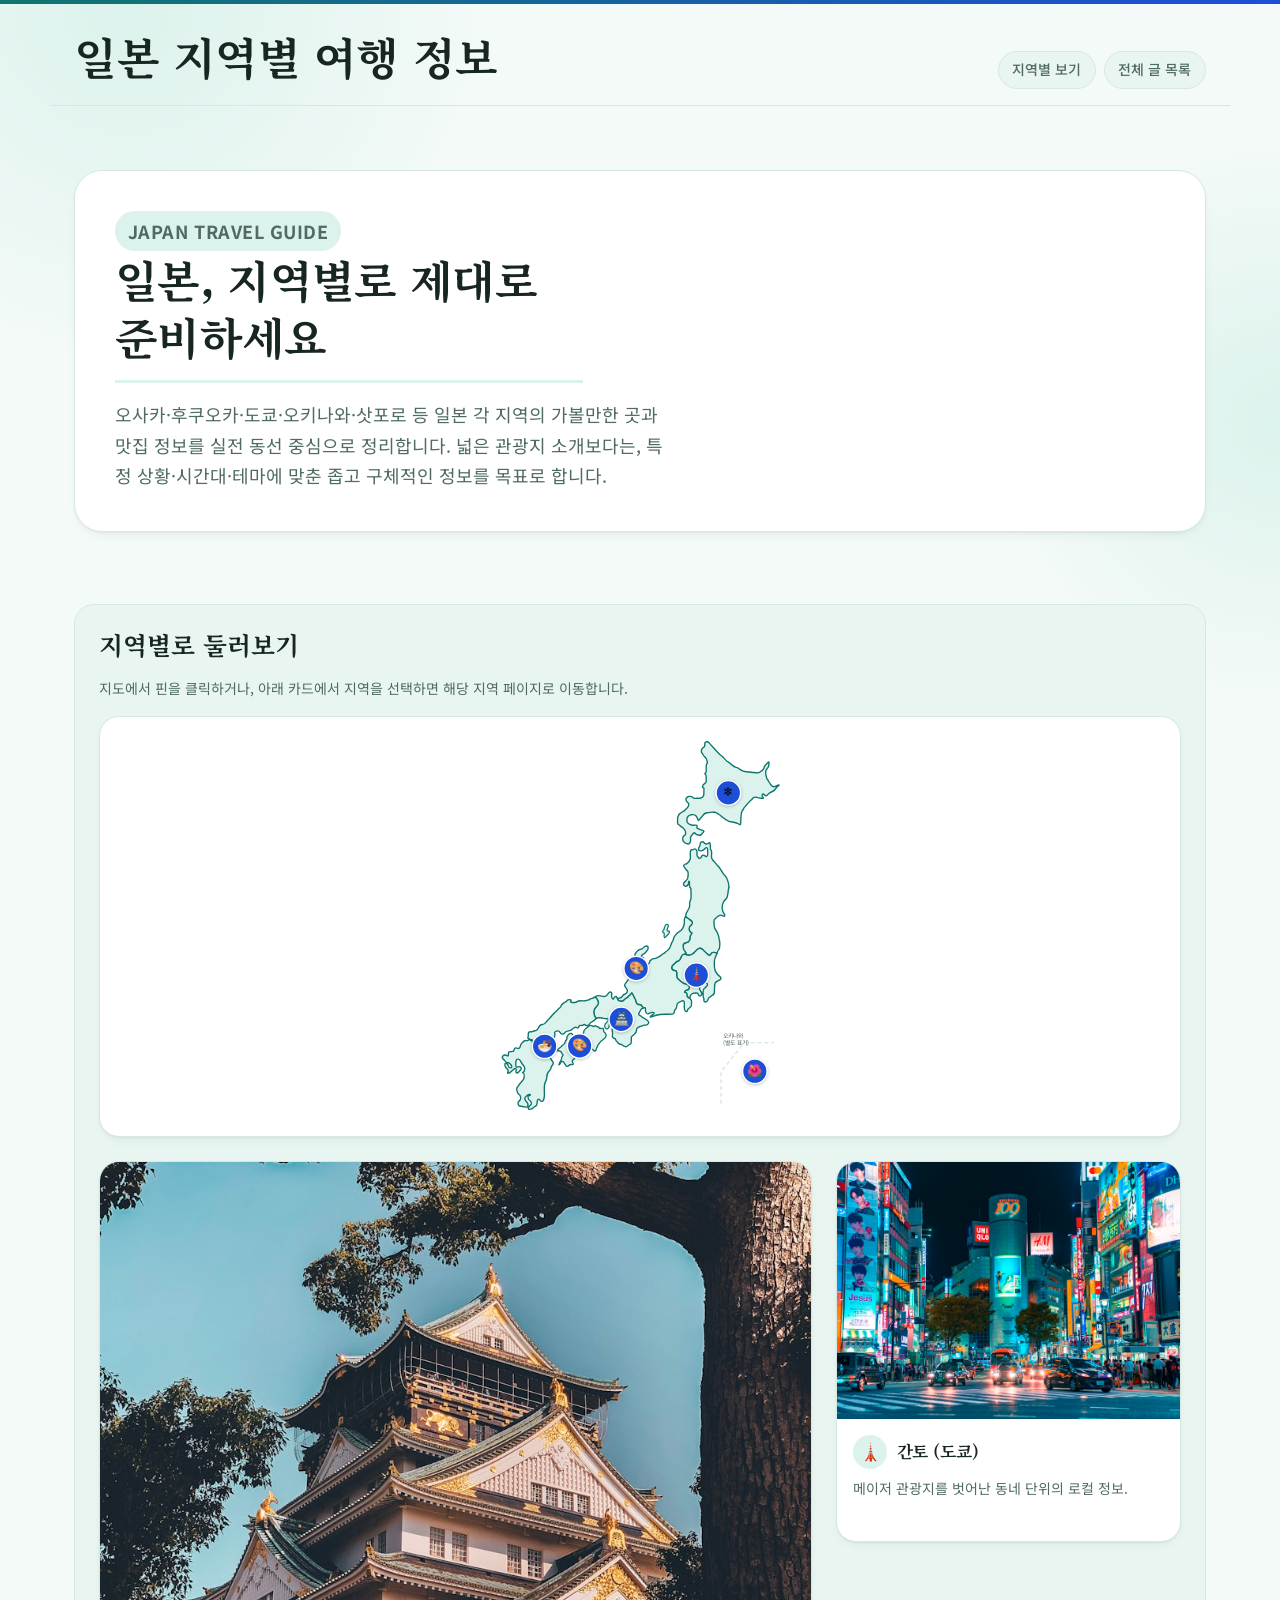
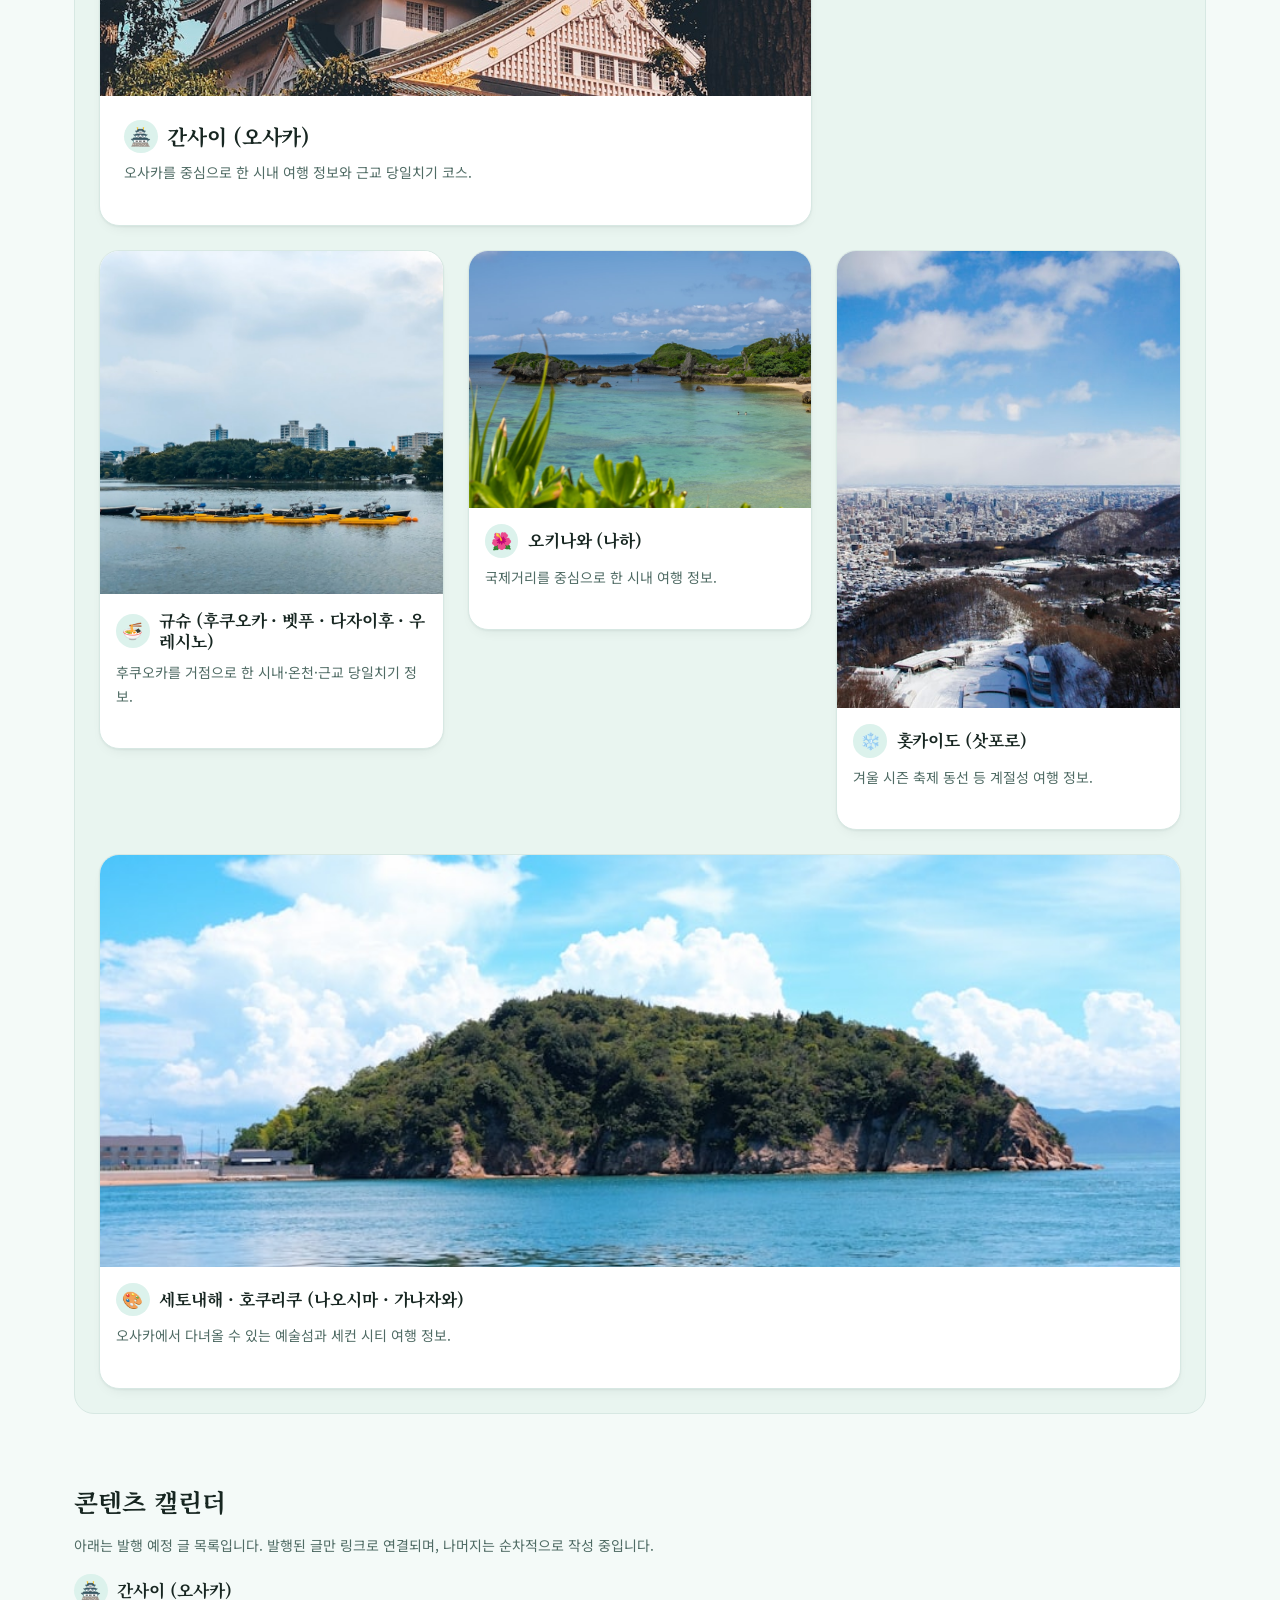
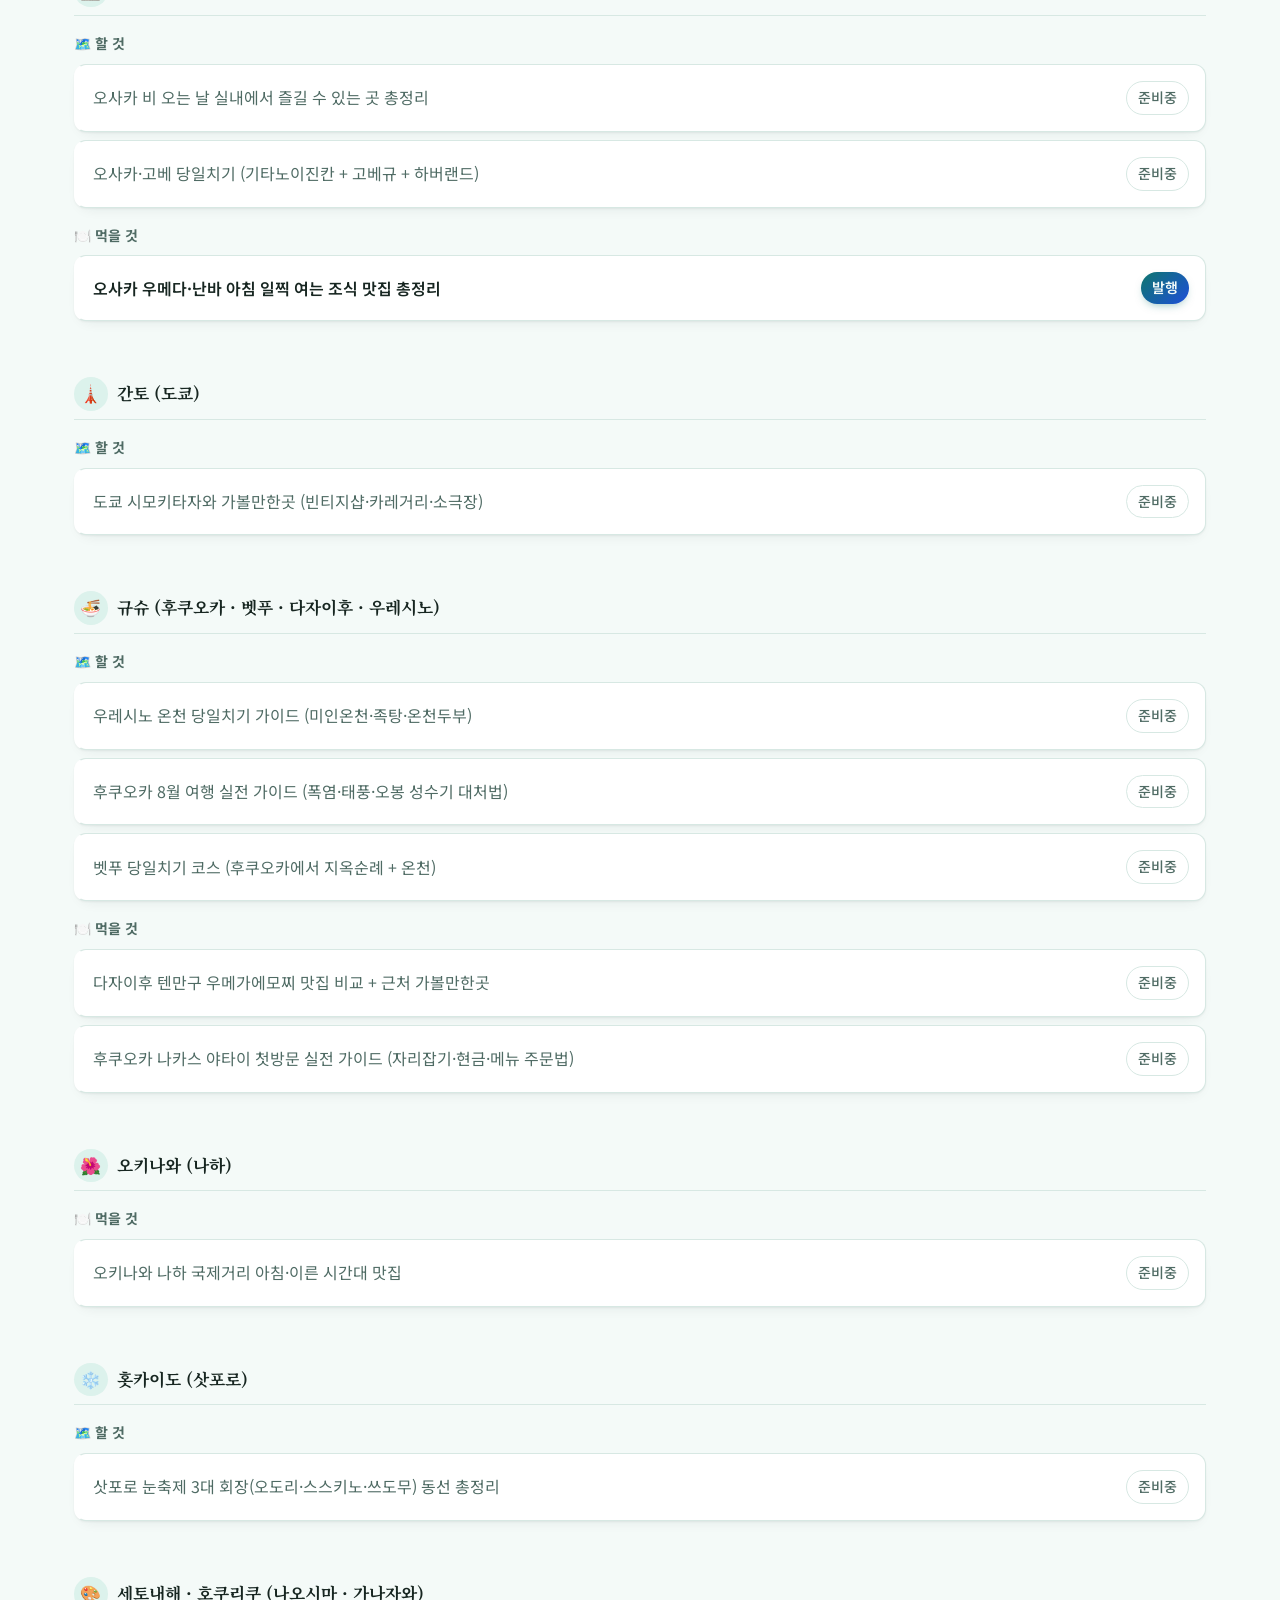
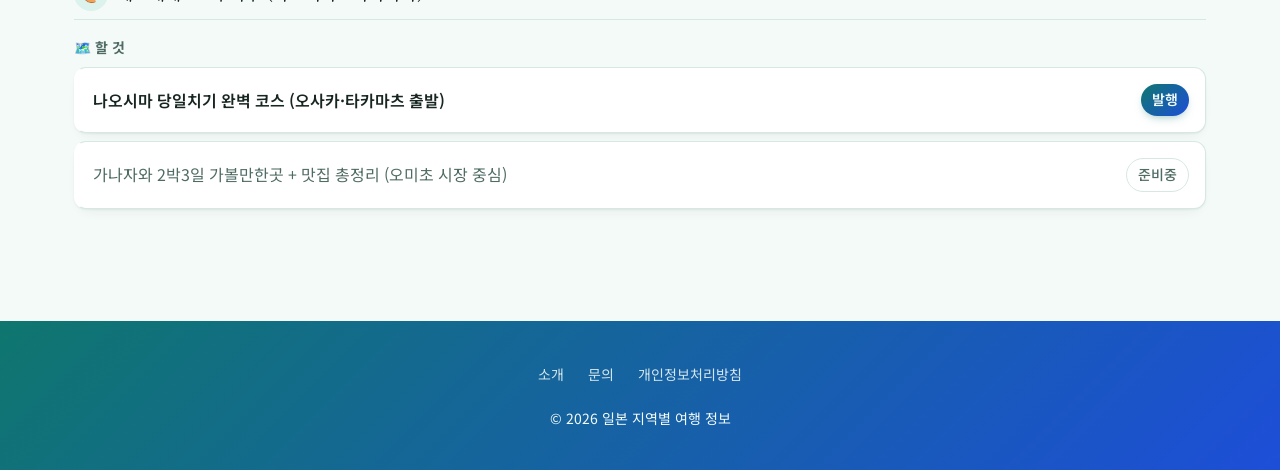
==== index.html @ a1dc5b0b "Regroup content calendar by region and 할 것/먹을 것 category Homepage and region hub pages now group the" ====
<!DOCTYPE html>
<html lang="ko">
<head>
  <meta charset="UTF-8">
  <meta name="viewport" content="width=device-width, initial-scale=1.0">
  <title>일본 지역별 여행 정보 | 가볼만한 곳 &amp; 맛집 가이드</title>
  <meta name="description" content="오사카, 후쿠오카, 도쿄, 오키나와, 삿포로 등 일본 지역별 가볼만한 곳과 맛집 정보를 소개합니다.">
  <meta property="og:title" content="일본 지역별 여행 정보 | 가볼만한 곳 &amp; 맛집 가이드">
  <meta property="og:description" content="오사카, 후쿠오카, 도쿄, 오키나와, 삿포로 등 일본 지역별 가볼만한 곳과 맛집 정보를 소개합니다.">
  <meta property="og:type" content="website">
  <meta property="og:locale" content="ko_KR">
  <!-- og:url, canonical: 실제 배포 도메인 확정 후 아래 형식으로 추가 필요
  <meta property="og:url" content="https://example.com/">
  <link rel="canonical" href="https://example.com/">
  -->
  <link rel="stylesheet" href="assets/css/style.css">
</head>
<body class="page-home">
  <header class="site-header">
    <div class="site-header-inner">
      <a href="index.html" class="site-brand">일본 지역별 여행 정보</a>
      <nav class="site-nav" aria-label="주요 메뉴">
        <a href="#regions">지역별 보기</a>
        <a href="#articles">전체 글 목록</a>
      </nav>
    </div>
  </header>

  <main class="site-main">
    <section class="hero">
      <p class="hero-eyebrow">JAPAN TRAVEL GUIDE</p>
      <h1>일본, 지역별로 제대로 준비하세요</h1>
      <p>
        오사카·후쿠오카·도쿄·오키나와·삿포로 등 일본 각 지역의
        가볼만한 곳과 맛집 정보를 실전 동선 중심으로 정리합니다.
        넓은 관광지 소개보다는, 특정 상황·시간대·테마에 맞춘
        좁고 구체적인 정보를 목표로 합니다.
      </p>
    </section>

    <section id="regions" class="regions-section">
      <h2>지역별로 둘러보기</h2>
      <p class="map-intro">지도에서 핀을 클릭하거나, 아래 카드에서 지역을 선택하면 해당 지역 페이지로 이동합니다.</p>

      <div class="japan-map-wrap">
        <svg
          class="japan-map"
          viewBox="1005.5 1288 570 755"
          role="img"
          aria-labelledby="japan-map-title japan-map-desc"
        >
          <title id="japan-map-title">일본 지역 안내 지도</title>
          <desc id="japan-map-desc">
            실제 일본 지도(퍼블릭 도메인 SVG 기반) 위에 오사카, 도쿄, 후쿠오카, 오키나와, 삿포로,
            나오시마·가나자와 6개 지역의 핀이 표시되어 있습니다. 각 핀을 클릭하면 해당
            지역 페이지로 이동합니다. 오키나와는 실제 위치가 지도 범위 밖에 있어 우측 하단에
            별도 인셋 박스로 표기했습니다.
          </desc>

          <!-- 일본 열도 실루엣 (Wikimedia Commons 'Regions and Prefectures of Japan - blank.svg', 퍼블릭 도메인 좌표 기반, 지역 구분 없이 단일 색으로 통일) -->
          <g class="japan-map-landmass">
            <path class="map-land" d="M1422.361,1293.047 c0.22-4.754,6.234-4.198,8.809-1.29l13.059,14.729c1.521,1.714,3.349,2.983,4.935,4.859c2.166,2.562,3.976,4.512,5.771,5.771 c2.862,2.008,5.635,4.847,8.352,7.744c2.121,2.261,3.906,4.822,6.302,5.771c1.16,0.459,2.284,1.172,3.416,2.278 c0.721,0.703,1.4,1.429,2.657,2.202c1.218,0.748,1.123,0.878,2.507,2.05c2.212,1.875,5.685,4.499,8.199,4.631 c2.919,0.154,5.808,2.594,8.276,4.404c3.804,2.79,8.151,4.043,12.224,4.404c4.956,0.439,13.021,1.212,15.641,1.594 c4.825,0.705,10.328,0.75,11.617-0.683c1.918-2.132,4.241-2.44,5.391-3.797c1.65-1.948,2.956-2.983,3.265-4.631 c0.582-3.108,2.195-5.504,5.163-8.201c5.892-5.352,5.234-6.138,4.936,0.836c-0.105,2.451-0.589,4.873-2.05,6.529 c-1.482,1.679-2.106,3.202-2.81,3.948c-1.755,1.861-1.703,7.552-1.291,10.553c0.271,1.97,1.194,4.514,1.291,5.543 c0.119,1.286,0.639,2.657,1.594,3.72c1.044,1.163,1.578,2.003,2.051,2.961c0.437,0.89,0.844,1.854,1.67,2.734 c1.369,1.458,1.865,3.181,2.81,4.631c2.741,4.208,5.728,5.696,9.794,4.024c14.77-6.071,4.141-0.549,2.581,2.202 c-2.066,3.648-3.84,6.713-8.351,8.2c-3.14,1.035-6.292,2.722-8.58,5.467c-2.511,3.011-4.66,4.89-7.213,1.746 c-4.256-5.238-6.596,0.527-4.329,3.265c3.108,3.752,2.281,3.197-0.91,3.341c-1.98,0.089-4.305,0.231-6.529-0.607 c-4.084-1.539-7.91-3.452-11.921,0.076c-1.037,0.912-1.045,1.639-3.265,3.416c-4.088,3.274-6.89,6.561-9.718,10.022 c-1.098,1.342-1.703,3.048-2.885,3.796c-1.937,1.225-2.625,2.693-3.19,4.328c-0.77,2.234-2.292,3.368-3.036,4.631 c-2.366,4.013-2.461,8.457-2.657,14.123l-0.304,8.731c-0.225,6.444,0.023,6.367-5.012,3.417c-2.499-1.464-5.02-2.169-9.414-3.037 c-3.659-0.722-7.406-1.04-10.857-2.582c-0.848-0.379-1.648-1.369-3.038-1.67c-1.428-0.31-2.412-1.15-3.796-2.354 c-0.767-0.668-1.53-1.507-2.657-1.975c-1.927-0.798-2.209-1.369-3.037-2.126c-1.66-1.515-3.183-3.324-5.694-4.631 c-2.206-1.147-3.663-2.114-5.239-3.417c-1.421-1.176-3.037-1.692-5.694-1.746c-3.937-0.083-7.643-0.381-11.237,0.683 c-1.018,0.302-2.922,0.583-4.631,0.987c-3.95,0.936-3.944,1.78-5.088,3.113l-8.199,9.566c-3.097,3.614-2.713,2.914-3.948-0.228 c-1.034-2.631-1.652-4.183-2.961-5.922c-1.351-1.796-2.862-3.421-6.757-3.341c-1.234,0.025-2.696,0.355-4.48,0.607 c-1.057,0.149-1.985,0.188-3.416,1.366c-0.844,0.696-1.218,0.925-2.051,1.594c-2.99,2.407-2.385,5.219-2.277,7.896l0.152,3.796 c1.54,3.853,5.432,5.346,8.504,5.999c1.969,0.418,6.092,0.463,8.655,0.151c2.148-0.261,3.245,0.489,3.112,2.733l-0.151,2.582 c-0.081,1.387,1.11,1.586,2.05,1.974c3.452,1.424,6.479,2.75,9.035,3.265c3.878,0.78,3.414,2.268,1.821,4.176 c-1.345,1.613-2.6,2.614-3.567,3.872c-1.603,2.083-3.306,2.216-5.24,1.594c-1.057-0.34-2.147-0.473-3.795-0.683 c-1.507-0.193-2.669-1.032-3.721-2.43c-1.708-2.268-2.846-1.426-3.645-0.532c-1.78,1.996-3.686,4.018-4.935,6.227 c-0.805,1.421-1.498,2.331-0.988,5.77c0.343,2.306-0.126,4.083-0.531,5.771c-0.282,1.176-1.258,1.954-1.897,2.81 c-1.363,1.819-2.782,1.819-4.479,0.607c-0.851-0.607-2.009-0.503-3.266-0.911c-2.657-0.863-3.781-3.033-4.935-4.86 c-1.174-1.858-1.549-7.622,0.987-9.566l2.277-1.746c1.498-1.064,1.738-1.881,1.822-3.797l-0.607-4.783 c-0.203-1.601-0.977-2.599-3.417-4.708c-0.806-0.696-1.23-1.943-2.277-2.581c-1.549-0.943-3.147-1.846-4.479-3.189 c-0.742-0.748-1.72-1.55-3.037-2.126c-2.543-1.11-2.416-2.354-2.582-4.556v-8.124c0-1.522-0.085-3.113,0.988-4.403 c0.67-0.808,0.613-2.155,1.594-3.417c1.552-1.997,2.197-3.022,3.113-3.493c1.378-0.709,2.338-0.995,3.113-1.671 c1.164-1.017,1.948-1.35,2.505-1.595c1.606-0.704,2.627-1.648,3.341-2.277c2.241-1.974,4.173-3.919,5.771-5.923 c2.264-2.84,3.429-7.389,0.607-9.49c-1.96-1.46-3.173-3.01-3.646-4.859c-0.44-1.731-1.228-3.606,1.52-6.074 c2.265-2.034,8.118-2.334,11.236-0.835c1.79,0.86,0.629,3.303,5.543,2.809c3.177-0.319,6.697-0.051,9.262-0.151 c5.367-0.208,7.771-3.882,8.504-7.289l0.229-11.161c0.036-1.782,0.312-3.123-1.063-3.189c-3.609-0.174-0.721-5.64,0.151-6.378 c1.527-1.287,2.12-1.962,2.963-2.505c1.275-0.823,2.638-2.369,2.581-4.859l-0.229-9.947c-0.042-1.833-0.169-2.822-1.29-3.265 c-1.963-0.774-1.09-2.245,0.152-3.037c1.434-0.914,1.193-1.885,1.215-2.96l0.228-11.845c0.032-1.671,0.291-3.165,1.366-4.479 c0.876-1.071,0.961-3.295,0.379-5.011c-0.344-1.016-0.954-2.037-1.138-3.265c-0.186-1.247-1.21-2.785-3.416-4.859 c-1.893-1.777-3.583-3.635-3.722-5.011c-0.11-1.119-1.541-1.781-2.202-2.885c-1.927-3.221-1.088-7.514,0.608-9.719l2.96-2.278 c1.566-1.205,2.036-1.342,2.052-2.354L1422.361,1293.047z" />
            <path class="map-land" d="M1413.023,1498.047c-0.43-4.743,5.299-6.147,7.44-3.341c2.675,3.506,6.341,3.282,8.352,1.823 c2.735-1.985,4.62-2.479,4.632,1.518c0.01,3.387,0.213,4.628,0.305,5.771c0.127,1.6-0.022,3.353,0.53,4.859 c0.448,1.218,1.668,1.371,1.975,5.239c0.147,1.864-0.066,5.426-0.229,7.289c-0.254,2.928,0.119,4.703,0.76,5.922 c0.701,1.333,1.584,3.301,2.354,3.873c2.066,1.535,3.781,3.917,5.011,5.618c1.307,1.808,2.783,3.527,4.1,4.708 c2.899,2.601,5.247,6.064,6.985,8.808c2.4,3.784,4.156,8.36,8.505,12.375c2.558,2.363,4.848,8.13,6.377,13.287 c1.203,4.06,2.88,8.302,0.456,15.185c-0.518,1.469-0.722,3.674-0.76,4.404c-0.181,3.479-1.305,7.036-1.671,9.263 c-0.229,1.402-3.148,5.846-4.402,6.833c-4.605,3.626-7.976,14.139-4.858,22.475c0.69,1.851,1.745,4.653,3.036,6.148 c1.843,2.135,1.533,5.235-1.367,4.557c-0.817-0.191-1.637-0.293-2.278-0.835c-1.259-1.068-4.716-1.434-6.909-0.228 c-2.264,1.243-5.516,4.117-7.819,6.226c-1.515,1.385-2.673,4.188-2.581,5.998c0.167,3.331,0.473,6.901,0.911,10.021 c0.346,2.474,1.648,5.499,3.188,7.441c2.432,3.067,4.371,8.088,5.468,11.844c0.566,1.942,0.608,4.729,1.139,6.683 c0.469,1.729,1.248,4.107,1.291,6.073c0.051,2.401-0.059,5.466-0.153,7.441c-0.139,2.927-0.946,6.307-2.276,7.896 c-3.22,3.845-2.786,5.77-3.341,7.441c-4.585-3.13-10.054-3.243-12.011,0.58c-1.303,2.544-2.367,5.164-7.752,0.313 c-2.856-2.573-5.568-5.096-8.115-7.891c-7.762-8.513-13.484-0.431-18.043,4.824c-1.452,1.672-3.671,2.841-5.596,4.191 c-2.994,2.103-6.666,1.682-10.824,0.495c-0.558-2.953-1.1-5.819-3.749-8.134c-1.855-1.621-2.823-3.446-2.836-9.874 c-0.006-3.308,0.288-5.945,5.573-6.519c2.183-0.236,9.162-2.46,8.331-9.699c-0.381-3.317,0.427-4.745,3.913-9.718 c-3.235-1.788-5.895-5.794-5.506-9.332c0.27-2.441,0.013-4.281,3.841-7.169c5.328-4.019,2.947-6.88-3.448-11.662 c-2.265-1.694-5.598-3.143-7.808-5.733c0.393-1.068,0.582-1.841,0.555-2.649c-0.097-2.881,1.366-5.632,3.341-8.276 c2.187-2.928,4.749-10.222,4.556-12.375c-0.322-3.58-0.493-6.754,1.063-8.884c1.038-1.42,1.54-3.865,1.671-5.618 c0.245-3.288-0.005-11.344,0-15.338c0.002-1.646,0.059-4.119-1.215-5.163c-1.308-1.073-2.053-3.288-1.975-5.011 c0.069-1.502-0.135-3.534,0.152-5.011c0.602-3.091-1.94-6.176-2.05-0.151c-0.024,1.459-0.374,2.191-0.759,3.037 c-2.918,6.403-9.707,3.36-9.491-0.151c0.191-3.135,3.016-5.776,4.707-6.985c1.745-1.249,4.399-5.339,4.556-9.036 c0.085-2.002,0.367-4.927,0.304-6.605c-0.068-1.802-0.353-3.921-2.201-5.315c-1.284-0.969-2.594-2.575-3.113-3.493 c-0.629-1.111-1.486-2.633-2.43-3.492c-3.46-3.148-0.521-4.901,1.518-5.922c1.007-0.503,2.551-0.751,3.493-1.366 c4.947-3.23,6.184-6.455,7.061-9.719c0.351-1.303-0.112-11.355-0.076-12.452c0.071-2.098,1.143-6.771,3.039-6.151 c1.244,0.409,3.016-0.321,3.946-0.834c4.081-2.247,5.644,1.447,6.683,4.479c0.378,1.105-0.23,5.172,0,7.517 c0.212,2.165,1.921,3.847,3.188,5.239c1.241,1.363,4.205,2.753,5.771-1.898c0.916-2.725,3.969-5.175,7.593-1.595 c1.806,1.785,2.586,2.191,4.859-1.366c1.015-1.589,0.17-8.653,0.227-11.921c0.085-4.897-3.002-4.695-5.693-1.518 c-1.157,1.366-5.25,6.251-11.996,3.493c-2.674-1.094-0.073-5.726,1.062-7.745 C1412.147,1501.915,1413.205,1500.048,1413.023,1498.047z" />
            <path class="map-land" d="M1384.849,1723.176c-1.481-2.663-8.472-2.156-10.739,4.501 c-1.981,5.816-4.029,9.011-8.353,8.805c-2.885,1.791-4.888,4.625-7.534,6.729c-4.709,3.741-5.262,11.76,3.693,12.381 c3.868,0.271,3.668,4.91,3.279,8.267c-0.524,4.528,0.762,6.885,2.924,8.62c2.208,1.772,4.2,3.777,6.85,6.091 c2.55,2.226,5.813,3.563,10.027,4.6c1.606,0.959,3.214,1.331,4.322,2.434c3.927,3.904,0.19,8.795-3.259,9.269 c-2.941,0.405-5.089,3.588-4.796,4.929c1.328,0.133,2.438,0.121,3.168,0.828c2.254,2.181,1.794,3.982,1.802,5.19 c0.021,3.156,2.542,5.71,6.045,5.786c-0.195-1.598,0.188-3.426,0.472-4.386c0.781-2.646,2.774-4.261,4.557-5.239 c2.106-1.158,5.417-0.871,7.82-0.986c3.336-0.16,4.171,1.602,4.555,3.643c1.057,5.626,10.898,0.548,4.252-7.591 c-0.905-1.108-2.097-3.474-2.278-5.771c-0.26-3.31-0.165-6.276,3.189-7.821c1.202-0.554,2.895-1.195,4.1-1.746 c5.034-2.298,12.397-0.346,7.214,5.468c-0.826,0.925-2.947,3.091-3.872,4.023c-1.566,1.58-3.256,0.35-3.266,7.138 c-0.004,2.777-0.084,6.563,0.076,9.338c0.063,1.106,0.582,2.921,1.063,4.024c0.529,1.211,0.613,2.561,0.456,3.873 c-0.343,2.854,1.366,3.893,3.188,3.644c2.393-0.326,4.505-2.188,5.011-4.555c0.202-0.946,0.372-3.199,3.569-5.088 c1.561-0.924,3.659-3.173,5.694-4.023c2.534-1.063,4.464-2.475,3.948-8.58c-0.258-3.037,0.446-6.963,0.38-9.414 c-0.098-3.537-0.544-7.9,4.479-9.947c1.831-0.745,3.758-2.188,5.543-3.037c5.094-2.422,2.613-4.94,0.532-6.985 c-1.657-1.628-4.104-4.162-5.619-5.922c-3.293-3.826-5.411-9.711-5.391-14.729c0.012-2.961,0.025-7.063-0.075-10.022 c-0.086-2.505,0.685-5.845,1.821-8.2c1.142-2.366,2.548-5.201,3.493-8.048c-4.585-3.13-10.054-3.242-12.011,0.58 c-1.302,2.544-2.366,5.164-7.752,0.313c-2.855-2.573-5.568-5.096-8.115-7.891c-7.762-8.512-13.482-0.43-18.043,4.824 c-1.452,1.673-3.67,2.842-5.596,4.192C1392.681,1724.784,1389.008,1724.362,1384.849,1723.176z" />
            <path class="map-land" d="M1392.279,1811.603c-3.503-0.076-6.023-2.63-6.045-5.786c-0.008-1.208,0.452-3.01-1.802-5.19 c-0.73-0.707-1.84-0.695-3.168-0.828c-0.293-1.341,1.854-4.523,4.796-4.929c3.449-0.474,7.186-5.364,3.259-9.269 c-1.108-1.103-2.716-1.475-4.322-2.434c-4.214-1.037-7.478-2.374-10.027-4.6c-2.649-2.313-4.642-4.318-6.85-6.091 c-2.162-1.735-3.448-4.092-2.924-8.62c0.389-3.356,0.589-7.995-3.279-8.267c-8.955-0.621-8.402-8.64-3.693-12.381 c2.646-2.104,4.649-4.938,7.534-6.729c4.323,0.206,6.371-2.988,8.353-8.805c2.268-6.657,9.258-7.164,10.739-4.501 c-0.558-2.953-1.1-5.819-3.749-8.134c-1.855-1.621-2.823-3.446-2.836-9.874c-0.006-3.308,0.288-5.945,5.573-6.519 c2.183-0.236,9.162-2.46,8.331-9.699c-0.38-3.317,0.427-4.745,3.913-9.718c-3.235-1.788-5.895-5.794-5.506-9.332 c0.27-2.441,0.013-4.281,3.841-7.169c5.329-4.019,2.947-6.88-3.448-11.662c-2.265-1.694-5.598-3.143-7.807-5.733 c-0.477,1.297-1.085,2.596-1.8,3.5c-0.8,1.013-0.459,6.886-0.531,9.718c-0.178,6.939-5.549,15.436-11.237,18.223 c-2.41,1.181-10.259,8.48-10.933,13.895c-0.177,1.415-1.137,4.086-2.886,6.605c-1.235,1.779-2.059,5.236-2.582,6.834 c-0.628,1.921-1.4,4.197-2.656,5.694c-1.347,1.604-3.044,4.075-4.784,5.239c-1.311,0.875-3.06,2.161-4.251,3.341 c-1.089,1.076-2.699,2.42-4.101,3.036c-1.398,0.616-2.94,1.709-3.796,2.658c-1.143,1.267-3.416,1.937-4.86,3.265 c-1.833,1.686-3.523,1.954-7.212,3.188c-1.805,0.604-4.912,0.096-6.378,1.214c-0.821,0.627-2.125,2.283-3.114,2.583 c-0.57,0.173-1.754,1.441-1.746,2.96c0.016,2.575-2.361,5.686-6.756,5.088c-4.827-0.657-8.204-8.602-6.834-10.023 c1.959-2.031,1.074-3.576-1.821-4.251c-3.182-0.74-1.159-4.141,1.063-5.315c2.106-1.113,5.908-3.328,7.44-5.921 c0.417-0.707,1.686-2.863,2.354-3.342c0.776-0.556,2.065-5.081,0.835-6.833c-1.883-2.682-7.49-0.796-8.807,1.671 c-0.75,1.401-1.814,3.535-7.441,4.1c-1.556,0.156-4.784,2.396-5.77,3.797c-0.726,1.03-1.838,2.303-2.734,3.188 c-3.241,3.203-1.086,7.259,0.607,10.477c1.382,2.627,3.136,16.305-0.228,21.261c-0.837,1.233-1.749,3.316-2.581,4.555 c-2.689,4.001-6.66,9.008-9.491,12.907c-1.478,2.036-3.811,4.548-4.859,6.834c-1.194,2.604-3.135,4.703-4.783,6.453 c-2.787,2.96-1.061,5.851,1.898,9.188c1.389,1.566,5.771,7.752-2.05,11.995c-1.171,0.636-3.944,0.167-5.011,3.494 c-0.395,1.227-1.729,2.486-2.811,3.188c-1.063,0.69-2.547,0.841-3.947,1.519c-0.982,0.476-2.531,1.124-3.977,0.195 c-0.912,3.688,4.287,7.328,10.479,5.993c2.369-1.794,3.755-2.681,4.867-4.032c0.924-1.125,1.934-1.444,2.807-1.963 c1.08-0.643,1.945-0.848,2.816-1.924c2.359-2.919,3.578-3.366,4.817-4.649c1.745-1.808,2.267-2.666,3.335-4.231 c1.372,2.15,3.536,5.138,4.708,8.977c0.891,2.915,2.326,2.723,2.726,4.728c1.616,8.099,3.047,11.134,11.229,10.354 c1.19,3.777,3.941,3.932,4.861,6.825c3.996-1.273,4.715-2.125,4.327,3.265c-0.122,1.71,0.168,4.155,1.063,5.617 c3.411,5.57,3.14,2.848,8.959,0.912c0.976-0.324,2.317-0.666,3.342-0.759c7.094-0.64,3.486,3.516,1.822,4.556 c-10.913,6.815-3.36,4.572,1.518,2.732c3.033-1.144,11.968-3.028,12.833-3.188c6.486-1.212,17.501,0.106,24.067-0.761 c2.576-0.34,4.468,1.159,5.163-4.631c0.108-0.908-0.199-3.141,2.81-5.998c1.482-1.408,2.429-4.289,2.505-7.744 c0.045-2.036,1.703-4.407,3.493-5.012c1.285-0.434,3.127-1.961,5.694-3.112c2.589-1.164,6.281-1.508,5.998,4.327 c-0.086,1.768,0.024,6.424-0.152,9.415c-0.269,4.559,4.399,11.057,6.378,5.922c0.484-1.258-0.792-2.389,2.582-4.404 c1.162-0.694,2.009-2.445,3.188-3.112c1.415-0.8,2.842-2.497,2.583-5.39c-0.164-1.815-0.096-4.256,0-6.075 c0.092-1.778-1.033-3.143-2.203-4.327C1392.658,1813.265,1392.384,1812.469,1392.279,1811.603z" />
            <path class="map-land" d="M1244.592,1811.513c-0.912,3.687,4.287,7.328,10.479,5.992 c2.369-1.794,3.755-2.68,4.867-4.032c0.924-1.125,1.934-1.444,2.807-1.963c1.08-0.643,1.945-0.848,2.816-1.924 c2.359-2.919,3.578-3.366,4.818-4.649c1.744-1.808,2.266-2.666,3.334-4.23c1.372,2.149,3.537,5.137,4.708,8.976 c0.891,2.916,2.326,2.724,2.726,4.728c1.616,8.099,3.047,11.134,11.229,10.354c1.19,3.777,3.941,3.932,4.861,6.825 c-1.058,0.338-4.437,2.393-5.087,3.568c-0.88,1.587-2.44,4.422-3.188,5.846c-0.986,1.877-1.928,3.972,0.304,5.315 c1.229,0.739,4.067,2.321,5.239,3.492c1.028,1.03,3.335,2,4.782,2.734c3.271,1.656,15.573,8.7,4.101,13.741 c-0.842,0.37-2.857-0.379-4.48,0.304c-2.729,1.149-7.35,1.756-10.098,3.494c-2.777,1.756-5.86,1.819-5.467,6.831 c0.379,4.812-1.253,5.611-5.314,8.961c-5.436,4.483-5.27,2.846-5.238,10.477c0.016,4.158,0.847,7.844-2.203,8.58 c-2.317,0.56-3.875,2.646-4.327,3.037c-1.12,0.971-2.05,2.837-4.556,2.506c-0.521-0.069-1.525-0.927-2.505-0.911 c-1.04,0.016-2.034-0.411-3.341-1.519c-1.449-1.227-3.584-2.486-5.467-2.733c-0.674-0.088-1.473-0.272-4.328-2.278 c-0.59-0.414-1.376-1.881-1.974-2.505c-1.003-1.047-2.233-1.976-2.505-3.266c-0.387-1.826-1.921-3.664-4.102-4.1 c-1.935-0.386-3.909-3.643-3.188-6.53c0.57-2.283,0.358-5.548,0-7.136c-1.367-6.061-0.746-7.31,1.974-8.731 c1.286-0.674,3.399-2.227,4.175-3.341c0.672-0.965,1.406-2.218,2.354-3.038c1.606-1.388,2.67-3.349,2.505-5.467 c-0.182-2.352,0.435-5.74-3.947-5.086c-2.501,0.374-6.368,2.375-11.465,0.607c-2.065-0.718-4.955-1.291-7.44-1.063 c-3.188,0.291-6.031-0.915-9.188-1.442c-4.65-0.78-10.479-0.811-11.997,0.911c-4.563-5.468-7.408-17.068-1.048-22.533 c7.07-6.075,8.41-11.27-0.699-21.505c2.35-1.389,1.809-2.29,6.455-2.429c4.602-0.143,6.637,1.399,9.642,1.594 c5.056,0.328,4.994-0.804,7.441-2.431c0.996-0.661,1.891-2.211,2.581-3.188c1.646-2.325,2.882-3.594,4.556-3.34 c2.586,0.391,2.998,1.85,2.886,3.645c-0.139,2.22-0.654,4.358-0.456,5.466c1.011,5.65,3.878,6.518,4.859,3.189 c0.857-2.911,4.279-4.558,5.239-2.354C1243.162,1809.972,1243.881,1811.057,1244.592,1811.513z" />
            <path class="map-land" d="M1201.266,1852.848c-4.563-5.467-7.408-17.067-1.048-22.532 c7.07-6.075,8.41-11.27-0.699-21.506c-1.828,1.082-4.419,2.878-6.529,3.113c-3.634,0.407-5.148,2.429-7.289,3.189 c-1.781,0.633-4.118,1.399-5.998,1.595c-2.236,0.232-6.626,0.262-9.566,0c-6.745-0.602-7.365,3.091-11.693,3.645 c-1.718,0.22-4.432-0.136-6.15,0.075c-1.955,0.241-4.089-1.636-2.733-2.96c1.219-1.192,1.318-3.023-2.582-2.962 c-2.04,0.033-4.061,0.324-4.935,1.898c-0.734,1.321-3.339,2.856-5.618,4.176c-3.187,1.844-6.199,4.884-6.53,6.453 c-0.369,1.752-2.262,3.807-3.72,5.239c-3.907,3.837-9.667,8.282-13.439,12.907c-1.918,2.353-3.365,4.712-6.758,7.593 c-2.286,1.939-4.496,4.883-6.226,7.137c-3.579,4.665-5.429,5.691-8.124,5.314c-3.074-0.429-6.461,3.587-7.82,6.379 c-0.984,2.021-2.026,4.876-5.618,5.922c-1.702,0.495-3.941,0.295-5.922,1.898c-0.755,0.61-3.062,0.519-4.404,0.38 c-3.693-0.382-4.549,2.055-4.708,3.796c-0.206,2.27,0.092,5.81-0.683,7.82c-0.702,1.818,0.314,3.005,1.746,2.809 c0.512-0.07,1.895,1.026,2.127,1.366c0.58,0.858,1.696,1.373,2.732,0.76c2.477-1.464,2.621,1.026,3.189,1.975 c0.294,0.489,0.683,1.146,0.911,1.67c1.239,2.835,3.846,2.402,5.618,1.367c0.759-0.444,1.555-1.855,3.493-2.733 c1.043-0.473,2.162-1.433,2.885-2.278c1.454-1.696,7.916-2.678,14.122-0.531c0.665,0.229,2.391,1.276,3.34,1.747 c1.479,0.732,2.63,2.015,3.189,2.733c0.734,0.942,1.932,2.122,3.037,2.58c0.7,0.292,1.417,0.366,2.126,1.216 c2.634,3.156,1.948-2.207,2.202-3.645c0.257-1.456-0.022-6.14,1.974-7.896c0.656-0.577,2.723-5.78,1.747-8.353 c-2.164-5.692,7.762-8.811,11.085-2.43c2.414,4.64,7.514,2.948,9.111,0.229c1.131-1.928,5.8-3.776,8.503-4.024 c2.73-0.25,5.972-1.259,8.048-4.327c0.836-1.237,5.469-4.229,7.896-2.354c2.039,1.573,4.513,1.035,4.404-1.52 c-0.071-1.66,2.717-3.317,4.707-2.885c2.352,0.512,3.683,0.108,4.404-1.063c1.08-1.754,3.736-0.36,4.707,0.911 c1.168,1.532,7.041,0.544,7.745-2.43c0.191-0.808,1.135-2.943,5.922-5.087C1195.2,1858.44,1199.157,1855.239,1201.266,1852.848z" />
            <path class="map-land" d="M1193.212,1868.012 c0.925,0.703,3.209,1.762,3.795,0.76c0.721-1.229,2.061-1.351,3.646-0.607c0.854,0.4,1.599,1.436,3.188,1.519 c3.244,0.171,3.426,1.825,3.493,2.05c0.363,1.231,3.874,1.61,5.087,1.366c3.588-0.72,3.868,0.629,3.721,1.899 c-0.322,2.747,1.315,6.335,2.809,6.757c1.574,0.446,2.197,2.748,2.506,5.542c0.275,2.488-1.206,4.886-2.733,5.923 c-4.554,3.089-10.091,8.335-13.136,12.68c-0.713,1.018-1.302,3.411-2.429,5.313c-1.056,1.781-1.495,3.597-2.05,5.392 c-0.669,2.161-1.947,4.207-4.557,1.366c-1.104-1.202-3.158-1.788-4.707-4.251c-0.742-1.181-2.527-2.277-3.645-3.113 c-1.878-1.403-4.062-2.373-7.593-2.202c-2.05,0.1-5.174-0.602-6.605,2.581c-0.544,1.212-2.454,3.146-4.251,3.873 c-3.424,1.385-6.926,2.762-7.062,7.745c-0.098,3.615-1.146,5.216-2.506,7.289c-1.13,1.722-2.55,4.192-4.327,5.693 c-2.416,2.041-4.613,4.683-2.582,6.682c1.325,1.305,2.441,5.288-1.519,4.555c-1.839-0.34-4.615,0.081-6.074,1.671 c-1.91,2.082-4.458,3.058-6.226,0c-1.151-1.99-2.899-4.52-4.252-6.377c-1.709-2.348-4.181-3.063-6.225,0.759 c-1.161,2.17-6.32,8.718-1.52-0.759c0.967-1.909,2.626-4.037,2.961-6.151c0.456-2.865,0.877-5.32,1.975-6.302 c1.496-1.335,1.588-2.929,0.683-3.644c-1.073-0.846-1.669-3.322-2.505-4.403c-3.607-4.668-6.753-2.759-11.162-2.734 c-9.797,0.057-5.011-1.03,0-1.821c6.217-0.982,8.503-5.227,11.997-8.276c0.995-0.868,2.268-2.308,3.417-2.961 c2.396-1.362,2.994-2.579,3.189-4.48c0.168-1.64,0.917-3.493,1.898-4.327c1.839-1.563,1.663-3.682,1.67-4.177 c0.054-3.203,1.95-5.813,3.949-7.667c4.489-4.162,6.506-1.035,8.959,2.125c1.767,2.276,3.936,5.404,6.378,2.278 c1.618-2.07,5.081-2.295,6.226-2.126c4.698,0.692,8.733-3.338,8.808-5.999c0.104-3.709-0.348-5.49,4.404-8.2 c1.625-0.925,3.637-2.604,5.011-3.871C1187.723,1867.16,1190.868,1866.23,1193.212,1868.012z" />
            <path class="map-land" d="M1068.833,1897.626 c3.083-1.375,1.859,3.375,3.46,6.269c2.373,4.285,7.494,7.992,10.858,8.429c3.913,0.507,6.126-0.727,6.757-1.444 c5.28-6.004,14.925,2.072,8.503,9.111c-2.362,2.59-3.782,7.15,2.961,6.91c3.868-0.137,4.712,3.258,5.847,4.936 c1.517,2.242,3.071,5.669,4.707,7.593c2.237,2.627,2.117,6.567-0.304,9.109c-2.157,2.267-2.149,3.413-2.277,5.088 c-0.224,2.915-2.892,5.597-4.176,6.758c-4.413,3.989-4.568,11.414-4.632,13.438c-0.157,5.063-1.511,5.836-2.581,8.124 c-2.354,5.029-1.881,7.836-2.126,10.781c-0.452,5.448,0.321,12.845-0.075,18.298c-0.165,2.257-0.642,5.618-1.595,7.669 c-1.974,4.252-5.506,3.533-6.681,1.063c-0.913-1.92-4.049-4.401-5.771,0.228c-0.669,1.803-0.623,4.167-0.759,5.848 c-0.267,3.299-1.112,4.489-3.037,5.465c-4.717,2.396-6.229,4.588-7.365,5.164c-5.959,3.022-11.174,0.767-3.721-6.227 c4.028-3.778,2.641-7.791-0.455-10.325c-3.606-2.952-3.606-1.077-3.721-6.604c-0.068-3.337,0.644-3.853,2.506-3.722 c3.285,0.231,2.812-3.761-1.519-1.519c-1.683,0.873-3.666,2.48-5.163,3.645c-5.393,4.192-0.94,8.387,0.987,10.631 c1.613,1.877,5.468,4.997,1.746,10.174c-0.811,1.127-3.728,0.834-5.466,0.455c-2.257-0.492-6.068-1.606-7.441-1.442 c-5.322,0.636-8.675-6.895-3.341-10.858c3.835-2.85,3.271-11.268-0.456-12.755c-4.282-1.709-5.643-12.115-4.252-14.274 c3.857-5.985,7.602-10.796,10.782-14.122c1.512-1.581,3.376-3.966,3.492-6.15c0.316-5.952,0.132-8.985-0.835-9.187 c-1.374-0.286-3.827-0.807-0.304-2.582c0.938-0.473,4.64-7.225,0.531-11.844c-2.443-2.747-5.136-7.044-6.529-10.022 c-1.912-4.086-8.267-6.41-9.263-0.303c-0.288,1.762-0.507,8.643-0.456,9.565c0.246,4.42,2.892,2.623,4.252,2.278 c6.849-1.738,8.27,3.679,5.391,6.452c-1.321,1.273-2.384,2.927-3.569,4.026c-3.573,3.314-6.639,2.433-5.466-2.126 c1.024-3.985-0.659-7.421-5.922-2.431c-1.804,1.71-4.368,4.077-5.999,5.315c-3.302,2.506-6.835,2.919-4.707-0.988 c1.654-3.035-1.891-6.705-3.873-8.123c-2.255-1.615-3.117-8.144-1.367-9.415c1.061-0.771,5.235,1.185,5.922,5.164 c0.441,2.552,1.638,3.387,3.189,3.947c3.493,1.262,4.639-1.372,3.493-3.797c-1.185-2.505-4.976-6.263-6.682-6.226 c-3.06,0.063-5.982-2.032-7.44-4.708c-0.602-1.103-2.217-1.933-3.037-2.885c-4.459-5.17,1.886-9.611,6.378-7.745 c3.933,1.636,4.799,2.631,4.328-2.353c-0.57-6.016,3.661-5.101,5.694-5.088c3.617,0.026,5.573,0.667,5.998-3.416 c0.343-3.289,3.101-5.038,5.999-3.417c3.731,2.087,6.66-2.047,6.682-4.632c0.015-1.684,0.988-3.674,3.72-6.529 c2.871-2.999,5.783-4.855,8.124-4.403c2.389,0.46,3.129-0.015,4.176-0.835c0.738-0.579,1.578-1.76,2.506-1.898 C1066.914,1894.945,1066.708,1898.418,1068.833,1897.626z" />
            <path class="map-land map-land-small" d="M1218.62,1868.456 c-0.157-2.398,0.625-3.319,1.291-4.632c0.712-1.405,1.766-1.88,2.202-2.354c0.563-0.609,1.521-1.629,1.898-2.506 c0.382-0.891,2.063-1.356,2.429-2.354c0.352-0.958,1.695-1.354,2.81-0.985c1.692,0.558,2.394,2.081,1.898,3.644 c-0.221,0.7-0.371,1.962-0.607,2.658c-0.347,1.025-0.841,1.88-1.595,2.656c-1.854,1.911-1.616,3.621-1.594,3.948 c0.399,5.965-4.835,6.328-6.985,3.872C1219.551,1871.472,1218.82,1871.508,1218.62,1868.456z" />
            <path class="map-land map-land-small" d="M1341.501,1664.78 c2.237-6.769,9.369-2.344,5.922,2.126c-0.673,0.873-0.822,2.312-1.215,3.341c-1.552,4.076,0.447,5.18,1.595,4.858 c3-0.836,3.306,1.965,1.671,4.557c-1.42,2.248-4.389,4.396-6.074,6.453c-1.192,1.455-3.451,3.915-3.796-0.684 c-0.066-0.873,0.187-2.32,0.304-3.188c0.333-2.498-0.624-3.445-1.291-3.645c-1.589-0.472-3.083-2.854-0.988-5.087 c1.147-1.221,2.23-0.82,2.203-3.796C1339.816,1668.115,1340.999,1666.299,1341.501,1664.78z" />
            <path class="map-land map-land-small" d="M1527.959,1945.169 c2.517-9.403,11.357-3.531,5.619,3.039c-1.811,2.071-2.942,4.543-5.012,5.77c-1.978,1.172-4.197,3.242-3.796,4.327 c0.541,1.463-0.095,2.257-0.759,2.81c-3.085,2.566-1.639,3.93-0.229,4.858c2.941,1.939,2.185,3.453-1.291,4.708 c-4.409,1.593-3.688,3.911-2.43,5.012c6.262,5.475-6.834,13.624-6.985,0.911c-0.022-1.985,3.524-2.012,0.911-6.529 c-1.366-2.364-1.627-3.739,1.747-6.075c4.073-2.819,3.978-6.964,3.417-7.593c-1.766-1.977-4.996-2.86,1.062-3.493 C1524.115,1952.508,1526.123,1952.036,1527.959,1945.169z" />
          </g>

          <!-- 오키나와 (실제로는 규슈 훨씬 남쪽 별도 섬 — 축척상 별도 박스로 표기) -->
          <g class="map-okinawa-inset">
            <path class="map-inset-box" d="M1455.5,2026.334v-65.297L1503,1902h60" />
            <text x="1459" y="1893" class="map-inset-label">
              <tspan x="1459" dy="0">오키나와</tspan>
              <tspan x="1459" dy="14">(별도 표기)</tspan>
            </text>
          </g>

          <!-- 지역 핀 -->
          <a href="region/sapporo/index.html" class="map-pin" aria-label="홋카이도(삿포로) 지역으로 이동">
            <title>❄️ 홋카이도 (삿포로)</title>
            <circle cx="1470.35" cy="1393.67" r="25" class="map-pin-circle" />
            <text x="1470.35" y="1393.67" class="map-pin-emoji">❄️</text>
          </a>

          <a href="region/tokyo/index.html" class="map-pin" aria-label="간토(도쿄) 지역으로 이동">
            <title>🗼 간토 (도쿄)</title>
            <circle cx="1405.15" cy="1764.61" r="25" class="map-pin-circle" />
            <text x="1405.15" y="1764.61" class="map-pin-emoji">🗼</text>
          </a>

          <a href="region/setouchi-hokuriku/index.html" class="map-pin" aria-label="가나자와(호쿠리쿠) 지역으로 이동">
            <title>🎨 호쿠리쿠 (가나자와)</title>
            <circle cx="1282.7" cy="1750.97" r="25" class="map-pin-circle" />
            <text x="1282.7" y="1750.97" class="map-pin-emoji">🎨</text>
          </a>

          <a href="region/osaka/index.html" class="map-pin" aria-label="간사이(오사카) 지역으로 이동">
            <title>🏯 간사이 (오사카)</title>
            <circle cx="1252.35" cy="1854.75" r="25" class="map-pin-circle" />
            <text x="1252.35" y="1854.75" class="map-pin-emoji">🏯</text>
          </a>

          <a href="region/setouchi-hokuriku/index.html" class="map-pin" aria-label="나오시마(세토내해) 지역으로 이동">
            <title>🎨 세토내해 (나오시마)</title>
            <circle cx="1167.6" cy="1908.76" r="25" class="map-pin-circle" />
            <text x="1167.6" y="1908.76" class="map-pin-emoji">🎨</text>
          </a>

          <a href="region/fukuoka/index.html" class="map-pin" aria-label="규슈(후쿠오카) 지역으로 이동">
            <title>🍜 규슈 (후쿠오카)</title>
            <circle cx="1096.33" cy="1909.42" r="25" class="map-pin-circle" />
            <text x="1096.33" y="1909.42" class="map-pin-emoji">🍜</text>
          </a>

          <a href="region/okinawa/index.html" class="map-pin" aria-label="오키나와(나하) 지역으로 이동">
            <title>🌺 오키나와 (나하)</title>
            <circle cx="1524.26" cy="1960.37" r="25" class="map-pin-circle" />
            <text x="1524.26" y="1960.37" class="map-pin-emoji">🌺</text>
          </a>

        </svg>
      </div>

      <div class="region-grid">
        <a class="region-card" href="region/osaka/index.html">
          <div class="region-card-media">
            <img src="assets/img/regions/osaka.jpg" alt="오사카성 전경" loading="lazy">
          </div>
          <div class="region-card-body">
            <h3><span class="region-emoji" aria-hidden="true">🏯</span>간사이 (오사카)</h3>
            <p>오사카를 중심으로 한 시내 여행 정보와 근교 당일치기 코스.</p>
          </div>
        </a>
        <a class="region-card" href="region/tokyo/index.html">
          <div class="region-card-media">
            <img src="assets/img/regions/tokyo.jpg" alt="도쿄 시부야 스크램블 교차로 야경" loading="lazy">
          </div>
          <div class="region-card-body">
            <h3><span class="region-emoji" aria-hidden="true">🗼</span>간토 (도쿄)</h3>
            <p>메이저 관광지를 벗어난 동네 단위의 로컬 정보.</p>
          </div>
        </a>
        <a class="region-card" href="region/fukuoka/index.html">
          <div class="region-card-media">
            <img src="assets/img/regions/fukuoka.jpg" alt="후쿠오카 수변 도시 풍경" loading="lazy">
          </div>
          <div class="region-card-body">
            <h3><span class="region-emoji" aria-hidden="true">🍜</span>규슈 (후쿠오카 &middot; 벳푸 &middot; 다자이후 &middot; 우레시노)</h3>
            <p>후쿠오카를 거점으로 한 시내·온천·근교 당일치기 정보.</p>
          </div>
        </a>
        <a class="region-card" href="region/okinawa/index.html">
          <div class="region-card-media">
            <img src="assets/img/regions/okinawa.jpg" alt="오키나와 해변과 바다 전경" loading="lazy">
          </div>
          <div class="region-card-body">
            <h3><span class="region-emoji" aria-hidden="true">🌺</span>오키나와 (나하)</h3>
            <p>국제거리를 중심으로 한 시내 여행 정보.</p>
          </div>
        </a>
        <a class="region-card" href="region/sapporo/index.html">
          <div class="region-card-media">
            <img src="assets/img/regions/sapporo.jpg" alt="삿포로 설경 항공뷰" loading="lazy">
          </div>
          <div class="region-card-body">
            <h3><span class="region-emoji" aria-hidden="true">❄️</span>홋카이도 (삿포로)</h3>
            <p>겨울 시즌 축제 동선 등 계절성 여행 정보.</p>
          </div>
        </a>
        <a class="region-card" href="region/setouchi-hokuriku/index.html">
          <div class="region-card-media">
            <img src="assets/img/regions/setouchi-hokuriku.jpg" alt="세토내해의 작은 섬 풍경" loading="lazy">
          </div>
          <div class="region-card-body">
            <h3><span class="region-emoji" aria-hidden="true">🎨</span>세토내해 &middot; 호쿠리쿠 (나오시마 &middot; 가나자와)</h3>
            <p>오사카에서 다녀올 수 있는 예술섬과 세컨 시티 여행 정보.</p>
          </div>
        </a>
      </div>
    </section>

    <section id="articles" class="articles-section">
      <h2>콘텐츠 캘린더</h2>
      <p class="section-note">
        아래는 발행 예정 글 목록입니다. 발행된 글만 링크로 연결되며,
        나머지는 순차적으로 작성 중입니다.
      </p>
      <div class="article-regions">
        <div class="article-region-group">
          <h3 class="article-region-title"><span class="region-emoji" aria-hidden="true">🏯</span>간사이 (오사카)</h3>
          <div class="article-subgroup">
            <p class="article-subgroup-title">🗺️ 할 것</p>
            <ul class="article-list">
              <li class="article-item is-pending">
                <span>오사카 비 오는 날 실내에서 즐길 수 있는 곳 총정리</span>
                <span class="badge badge-pending">준비중</span>
              </li>
              <li class="article-item is-pending">
                <span>오사카&middot;고베 당일치기 (기타노이진칸 + 고베규 + 하버랜드)</span>
                <span class="badge badge-pending">준비중</span>
              </li>
            </ul>
          </div>
          <div class="article-subgroup">
            <p class="article-subgroup-title">🍽️ 먹을 것</p>
            <ul class="article-list">
              <li class="article-item is-published">
                <a href="content/osaka-breakfast/index.html">오사카 우메다&middot;난바 아침 일찍 여는 조식 맛집 총정리</a>
                <span class="badge badge-published">발행</span>
              </li>
            </ul>
          </div>
        </div>

        <div class="article-region-group">
          <h3 class="article-region-title"><span class="region-emoji" aria-hidden="true">🗼</span>간토 (도쿄)</h3>
          <div class="article-subgroup">
            <p class="article-subgroup-title">🗺️ 할 것</p>
            <ul class="article-list">
              <li class="article-item is-pending">
                <span>도쿄 시모키타자와 가볼만한곳 (빈티지샵&middot;카레거리&middot;소극장)</span>
                <span class="badge badge-pending">준비중</span>
              </li>
            </ul>
          </div>
        </div>

        <div class="article-region-group">
          <h3 class="article-region-title"><span class="region-emoji" aria-hidden="true">🍜</span>규슈 (후쿠오카 &middot; 벳푸 &middot; 다자이후 &middot; 우레시노)</h3>
          <div class="article-subgroup">
            <p class="article-subgroup-title">🗺️ 할 것</p>
            <ul class="article-list">
              <li class="article-item is-pending">
                <span>우레시노 온천 당일치기 가이드 (미인온천&middot;족탕&middot;온천두부)</span>
                <span class="badge badge-pending">준비중</span>
              </li>
              <li class="article-item is-pending">
                <span>후쿠오카 8월 여행 실전 가이드 (폭염&middot;태풍&middot;오봉 성수기 대처법)</span>
                <span class="badge badge-pending">준비중</span>
              </li>
              <li class="article-item is-pending">
                <span>벳푸 당일치기 코스 (후쿠오카에서 지옥순례 + 온천)</span>
                <span class="badge badge-pending">준비중</span>
              </li>
            </ul>
          </div>
          <div class="article-subgroup">
            <p class="article-subgroup-title">🍽️ 먹을 것</p>
            <ul class="article-list">
              <li class="article-item is-pending">
                <span>다자이후 텐만구 우메가에모찌 맛집 비교 + 근처 가볼만한곳</span>
                <span class="badge badge-pending">준비중</span>
              </li>
              <li class="article-item is-pending">
                <span>후쿠오카 나카스 야타이 첫방문 실전 가이드 (자리잡기&middot;현금&middot;메뉴 주문법)</span>
                <span class="badge badge-pending">준비중</span>
              </li>
            </ul>
          </div>
        </div>

        <div class="article-region-group">
          <h3 class="article-region-title"><span class="region-emoji" aria-hidden="true">🌺</span>오키나와 (나하)</h3>
          <div class="article-subgroup">
            <p class="article-subgroup-title">🍽️ 먹을 것</p>
            <ul class="article-list">
              <li class="article-item is-pending">
                <span>오키나와 나하 국제거리 아침&middot;이른 시간대 맛집</span>
                <span class="badge badge-pending">준비중</span>
              </li>
            </ul>
          </div>
        </div>

        <div class="article-region-group">
          <h3 class="article-region-title"><span class="region-emoji" aria-hidden="true">❄️</span>홋카이도 (삿포로)</h3>
          <div class="article-subgroup">
            <p class="article-subgroup-title">🗺️ 할 것</p>
            <ul class="article-list">
              <li class="article-item is-pending">
                <span>삿포로 눈축제 3대 회장(오도리&middot;스스키노&middot;쓰도무) 동선 총정리</span>
                <span class="badge badge-pending">준비중</span>
              </li>
            </ul>
          </div>
        </div>

        <div class="article-region-group">
          <h3 class="article-region-title"><span class="region-emoji" aria-hidden="true">🎨</span>세토내해 &middot; 호쿠리쿠 (나오시마 &middot; 가나자와)</h3>
          <div class="article-subgroup">
            <p class="article-subgroup-title">🗺️ 할 것</p>
            <ul class="article-list">
              <li class="article-item is-published">
                <a href="content/naoshima-day-trip/index.html">나오시마 당일치기 완벽 코스 (오사카&middot;타카마츠 출발)</a>
                <span class="badge badge-published">발행</span>
              </li>
              <li class="article-item is-pending">
                <span>가나자와 2박3일 가볼만한곳 + 맛집 총정리 (오미초 시장 중심)</span>
                <span class="badge badge-pending">준비중</span>
              </li>
            </ul>
          </div>
        </div>
      </div>
    </section>
  </main>

  <footer class="site-footer">
    <nav class="footer-nav" aria-label="사이트 정보">
      <a href="about/index.html">소개</a>
      <a href="contact/index.html">문의</a>
      <a href="privacy/index.html">개인정보처리방침</a>
    </nav>
    <p>&copy; <span id="year"></span> 일본 지역별 여행 정보</p>
  </footer>

  <script src="assets/js/main.js"></script>
</body>
</html>
---- assets/css/style.css ----
/*
 * 일본 지역별 여행 정보 — 디자인 톤 (초록·파랑 / 여행 매거진 느낌의 카드 UI)
 * ------------------------------------------------------------
 * 브랜드 컬러: 짙은 틸그린 · 딥블루 (--color-accent / --color-accent-2).
 * 제목은 세리프(Noto Serif KR), 본문은 산세리프(Noto Sans KR)로 위계를 구분한다.
 * hero·배지·푸터는 초록→파랑 그라디언트로 브랜드를 강조하고,
 * 본문 영역은 옅은 배경으로 가독성을 우선한다.
 * 라이트/다크 모드 모두 WCAG AA 명암비를 만족하도록 색을 골랐다.
 * 새 컴포넌트를 추가할 때도 색상은 CSS 변수만 사용할 것.
 * ------------------------------------------------------------
 */

@import url("https://fonts.googleapis.com/css2?family=Noto+Sans+KR:wght@400;500;700&family=Noto+Serif+KR:wght@600;700&display=swap");

:root {
  /* 색상 팔레트 (라이트 기본값) — 초록·파랑 톤 */
  --color-bg: #f4faf8;
  --color-surface: #ffffff;
  --color-surface-alt: #e9f5f0;
  --color-border: #d7e8e3;
  --color-text: #172621;
  --color-text-muted: #4f6b64;
  --color-accent: #0f766e;
  --color-accent-2: #1d4ed8;
  --color-accent-contrast: #ffffff;
  --color-accent-soft: #dcf2ec;

  /* 강조 배경(히어로·배지·푸터) 전용 그라디언트 — 흰 글자와 AA 대비 확보 */
  --color-cta-grad-start: #0f766e;
  --color-cta-grad-end: #1d4ed8;
  --color-cta-text: #f3fbf9;
  --color-cta-text-muted: rgba(243, 251, 249, 0.86);

  /* 그림자 (라이트) */
  --shadow-sm: 0 1px 2px rgba(15, 46, 41, 0.05), 0 6px 16px -10px rgba(15, 46, 41, 0.16);
  --shadow-md: 0 18px 34px -16px rgba(15, 118, 110, 0.32), 0 8px 18px -10px rgba(29, 78, 216, 0.16);

  /* 타이포그래피 스케일 */
  --font-sans: "Noto Sans KR", system-ui, -apple-system, "Segoe UI", Roboto,
    sans-serif;
  --font-serif: "Noto Serif KR", Georgia, "Nanum Myeongjo", serif;
  --font-size-base: 1rem;
  --font-size-sm: 0.875rem;
  --font-size-lg: 1.125rem;
  --font-size-h1: clamp(1.85rem, 1.4rem + 1.9vw, 2.75rem);
  --font-size-h2: clamp(1.3rem, 1.15rem + 0.7vw, 1.55rem);
  --font-size-h3: 1.05rem;
  --line-height-base: 1.7;
  --line-height-tight: 1.28;

  /* 레이아웃 */
  --content-max-width: 720px;
  /* 사진/카드가 주가 되는 화면(홈, 지역 허브)은 더 넓은 폭을 사용해
     텍스트 전용 화면과 리듬 차이를 준다 */
  --content-max-width-wide: 1180px;
  --space-1: 0.5rem;
  --space-2: 1rem;
  --space-3: 1.5rem;
  --space-4: 2.5rem;
  --space-5: 3.5rem;
  --space-6: 4.5rem;
  --radius-md: 0.75rem;
  --radius-lg: 1.25rem;
  --radius-xl: 1.75rem;
}

@media (prefers-color-scheme: dark) {
  :root {
    --color-bg: #0d1614;
    --color-surface: #142523;
    --color-surface-alt: #17302b;
    --color-border: #22423e;
    --color-text: #e9f5f1;
    --color-text-muted: #9db9b2;
    --color-accent: #2dd4bf;
    --color-accent-2: #6fa8ff;
    --color-accent-contrast: #06201c;
    --color-accent-soft: rgba(45, 212, 191, 0.14);

    /* 다크 모드에서는 accent 자체가 밝은 톤이라 흰 글자와 대비가 낮음 —
       hero·배지·푸터 그라디언트는 더 짙은 톤을 별도로 사용 */
    --color-cta-grad-start: #114e46;
    --color-cta-grad-end: #16305f;
    --color-cta-text: #f3fbf9;
    --color-cta-text-muted: rgba(243, 251, 249, 0.86);

    --shadow-sm: 0 1px 2px rgba(0, 0, 0, 0.4), 0 8px 20px -12px rgba(0, 0, 0, 0.6);
    --shadow-md: 0 20px 38px -18px rgba(45, 212, 191, 0.35), 0 10px 20px -12px rgba(111, 168, 255, 0.22);
  }
}

* {
  box-sizing: border-box;
}

html {
  -webkit-text-size-adjust: 100%;
}

body {
  margin: 0;
  min-height: 100vh;
  min-height: 100dvh;
  display: flex;
  flex-direction: column;
  overflow-x: hidden;
  font-family: var(--font-sans);
  font-size: var(--font-size-base);
  color: var(--color-text);
  background-color: var(--color-bg);
  background-image: radial-gradient(
      640px circle at 10% 0%,
      var(--color-accent-soft),
      transparent 58%
    ),
    radial-gradient(560px circle at 100% 8%, var(--color-accent-soft), transparent 52%);
  background-repeat: no-repeat;
  line-height: var(--line-height-base);
}

/* 브랜드 톤을 위아래로 각인시키는 얇은 그라디언트 바 (히어로 위, 헤더 상단) */
body::before {
  content: "";
  display: block;
  height: 4px;
  background: linear-gradient(90deg, var(--color-accent), var(--color-accent-2));
}

a {
  color: var(--color-accent);
  text-decoration-thickness: from-font;
}

img,
svg,
video {
  max-width: 100%;
  height: auto;
}

/* 표/코드블록 등 폭이 넓은 요소가 페이지를 옆으로 밀지 않도록 */
table,
pre {
  display: block;
  max-width: 100%;
  overflow-x: auto;
}

.site-header,
.site-main {
  width: 100%;
  max-width: var(--content-max-width);
  margin: 0 auto;
  padding-left: var(--space-3);
  padding-right: var(--space-3);
}

/* 사진·카드가 중심인 화면(홈, 지역 허브)은 더 넓은 컬럼을 사용해
   텍스트 전용 화면(소개/문의/글 본문)과 폭 차이로 리듬을 만든다.
   문단 텍스트는 각 컴포넌트에 이미 ch 단위 max-width가 있어
   컨테이너가 넓어져도 줄 길이는 그대로 유지된다. */
.page-home .site-header,
.page-home .site-main,
.page-region .site-header,
.page-region .site-main {
  max-width: var(--content-max-width-wide);
}

/* 넓은 화면에서 컨테이너를 왼쪽으로 밀어버리면 오른쪽에 빈 공간만 커지므로
   중앙 정렬을 유지한다(위 .site-header, .site-main의 margin: 0 auto).
   넓은 화면을 채우는 역할은 사진 중심 섹션의 full-bleed 확장이 담당한다
   (아래 "넓은 화면 full-bleed 섹션" 참고). */

/* ------------------------------------------------------------
 * 넓은 화면 full-bleed 섹션 (1300px~)
 * 본문 컨테이너(.site-header/.site-main)는 계속 중앙 정렬된 좁은 폭을 쓰지만,
 * 사진이 주가 되는 섹션(홈 히어로, 지역 카드 그리드, 지역 허브 히어로 이미지)만
 * 컨테이너 폭 제한을 벗어나 뷰포트 끝까지 채운다. 글 읽는 영역(about/contact/
 * privacy, post-header/post-section 등)은 건드리지 않아 가독성을 유지한다.
 * ------------------------------------------------------------ */
@media (min-width: 1300px) {
  .page-home .hero,
  .page-home .regions-section,
  .page-region .post-hero-image {
    width: 100vw;
    max-width: 100vw;
    margin-left: calc(50% - 50vw);
    margin-right: calc(50% - 50vw);
    border-radius: 0;
  }

  /* full-bleed로 확장된 섹션 내부는 좌우 끝에 사진/카드가 딱 붙지 않도록 여백만
     주되, 그 여백의 상한을 낮게 잡아 화면이 넓어질수록 콘텐츠(카드 그리드,
     히어로 텍스트)의 실제 폭 자체가 함께 늘어나도록 한다(콘텐츠 폭을 1180px로
     다시 가두지 않음 — 그러면 배경만 넓어지고 카드는 그대로라 빈 느낌이 남는다). */
  .page-home .hero {
    padding-left: clamp(var(--space-4), 5vw, 7rem);
    padding-right: clamp(var(--space-4), 5vw, 7rem);
  }

  .page-home .regions-section {
    padding-left: clamp(var(--space-3), 4vw, 6rem);
    padding-right: clamp(var(--space-3), 4vw, 6rem);
  }

  /* 히어로에는 사진이 없어 배경 카드만 넓어지면 텍스트(제목·문단은 각각
     18ch/56ch로 폭이 제한됨)가 왼쪽에 붙고 오른쪽만 휑하게 남는다.
     카드 자체를 가운데 정렬 플렉스로 바꿔 제목·문단·배지를 화면 중앙에 두고,
     텍스트 자체는 왼쪽 정렬을 유지해 읽기 자연스러운 문단 형태를 살린다. */
  .page-home .hero {
    display: flex;
    flex-direction: column;
    align-items: center;
  }

  /* 지도는 원래 280px 고정폭이라, regions-section이 넓어진 만큼 지도 박스까지
     늘어나면 지도 하나만 덩그러니 놓인 빈 액자처럼 보인다. 지도 박스 폭은
     지도 크기에 맞춰 다시 좁혀 가운데에 두고, 카드 그리드만 전체 폭을 쓴다. */
  .page-home .japan-map-wrap {
    max-width: 420px;
    margin-left: auto;
    margin-right: auto;
  }
}

.site-header {
  padding-top: var(--space-3);
  padding-bottom: var(--space-2);
  border-bottom: 1px solid var(--color-border);
}

.site-header h1 {
  margin: 0;
  font-family: var(--font-serif);
  font-size: var(--font-size-h1);
  line-height: var(--line-height-tight);
  font-weight: 700;
}

.site-main {
  flex: 1 0 auto;
  padding-top: var(--space-4);
  padding-bottom: var(--space-5);
}

/* 직계 자식으로 한정: 하위 컴포넌트(.region-card p, .placeholder-block 등)의
   자체 스타일이 명시도 문제로 덮어써지지 않도록 함 */
.site-main > p {
  margin: 0;
  font-size: var(--font-size-lg);
  color: var(--color-text-muted);
  max-width: 60ch;
}

/* 푸터: 페이지 폭 제약 없이 가장자리까지 짙은 초록·파랑 그라디언트로 채우고,
   내부 텍스트만 본문과 동일한 컬럼 폭에 맞춰 정렬한다 (마크업 변경 없이 처리). */
.site-footer {
  width: 100%;
  margin-top: var(--space-5);
  padding: var(--space-4)
    max(var(--space-3), calc((100% - var(--content-max-width)) / 2 + var(--space-3)));
  background: linear-gradient(135deg, var(--color-cta-grad-start), var(--color-cta-grad-end));
  color: var(--color-cta-text-muted);
  font-size: var(--font-size-sm);
  text-align: center;
}

.site-footer p {
  margin: 0;
  color: var(--color-cta-text);
}

.footer-nav {
  display: flex;
  justify-content: center;
  flex-wrap: wrap;
  gap: var(--space-1) var(--space-3);
  margin-bottom: var(--space-2);
}

.footer-nav a {
  color: var(--color-cta-text-muted);
  text-decoration: none;
  padding: 0.15rem 0;
  border-bottom: 1px solid transparent;
  transition: color 0.15s ease, border-color 0.15s ease;
}

.footer-nav a:hover,
.footer-nav a:focus-visible {
  color: var(--color-cta-text);
  border-bottom-color: currentColor;
}

/* 좁은 화면(모바일) 여백 축소 */
@media (max-width: 480px) {
  .site-header,
  .site-main {
    padding-left: var(--space-2);
    padding-right: var(--space-2);
  }

  .site-footer {
    padding-left: var(--space-2);
    padding-right: var(--space-2);
  }

  .site-header {
    padding-top: var(--space-2);
  }

  .site-main {
    padding-top: var(--space-3);
    padding-bottom: var(--space-4);
  }
}

/* 포커스 상태를 브랜드 컬러로 통일 (키보드 접근성) */
a:focus-visible,
.region-card:focus-visible {
  outline: 2px solid var(--color-accent-2);
  outline-offset: 2px;
  border-radius: 0.25rem;
}

/* ------------------------------------------------------------
 * 사이트 구조 컴포넌트 (헤더 내비게이션 / 지역 카드 / 글 목록 / 글 페이지)
 * 색상·타이포는 위에서 정의한 CSS 변수만 사용한다.
 * ------------------------------------------------------------ */

.site-header-inner {
  display: flex;
  flex-wrap: wrap;
  align-items: baseline;
  justify-content: space-between;
  gap: var(--space-2);
}

.site-brand {
  font-family: var(--font-serif);
  font-size: var(--font-size-h1);
  line-height: var(--line-height-tight);
  font-weight: 700;
  letter-spacing: -0.01em;
  color: var(--color-text);
  text-decoration: none;
}

.site-nav {
  display: flex;
  gap: var(--space-1);
  font-size: var(--font-size-sm);
}

.site-nav a {
  text-decoration: none;
  color: var(--color-text-muted);
  font-weight: 500;
  padding: 0.4rem 0.85rem;
  border-radius: 999px;
  background-color: var(--color-surface-alt);
  border: 1px solid var(--color-border);
  transition: background-color 0.15s ease, color 0.15s ease, border-color 0.15s ease;
}

.site-nav a:hover,
.site-nav a:focus-visible {
  color: var(--color-accent);
  background-color: var(--color-accent-soft);
  border-color: var(--color-border);
}

/* 히어로: 마이리얼트립 참고 — 흰색/옅은 배경 위주로 가볍게, 초록·파랑은
   eyebrow 배지와 밑줄 정도의 포인트로만 사용한다 (사진 카드가 주인공). */
.hero {
  position: relative;
  margin-top: var(--space-3);
  margin-bottom: var(--space-6);
  padding: var(--space-4) var(--space-4);
  border-radius: var(--radius-xl);
  background-color: var(--color-surface);
  border: 1px solid var(--color-border);
  box-shadow: var(--shadow-sm);
}

.hero-eyebrow {
  display: inline-flex;
  align-items: center;
  margin: 0 0 var(--space-2);
  padding: 0.3rem 0.8rem;
  border-radius: 999px;
  background-color: var(--color-accent-soft);
  color: var(--color-accent);
  font-size: var(--font-size-sm);
  font-weight: 700;
  letter-spacing: 0.03em;
}

.hero h1 {
  font-family: var(--font-serif);
  font-size: var(--font-size-h1);
  font-weight: 700;
  line-height: var(--line-height-tight);
  letter-spacing: -0.015em;
  color: var(--color-text);
  margin: 0 0 var(--space-2);
  max-width: 18ch;
  border-bottom: 3px solid var(--color-accent-soft);
  padding-bottom: var(--space-2);
}

.hero p {
  margin: 0;
  font-size: var(--font-size-lg);
  color: var(--color-text-muted);
  max-width: 56ch;
}

.regions-section {
  margin-top: var(--space-5);
  padding: var(--space-3);
  border-radius: var(--radius-lg);
  background-color: var(--color-surface-alt);
  border: 1px solid var(--color-border);
}

.articles-section {
  margin-top: var(--space-6);
}

.regions-section h2,
.articles-section h2 {
  font-family: var(--font-serif);
  font-size: var(--font-size-h2);
  font-weight: 700;
  line-height: var(--line-height-tight);
  margin: 0 0 var(--space-2);
}

.section-note {
  margin: 0 0 var(--space-2);
  color: var(--color-text-muted);
  font-size: var(--font-size-sm);
}

.map-intro {
  margin: 0 0 var(--space-2);
  color: var(--color-text-muted);
  font-size: var(--font-size-sm);
}

/* 일본 지도 (핀 클릭형 지역 선택) */
.japan-map-wrap {
  margin: 0 0 var(--space-3);
  padding: var(--space-3);
  border: 1px solid var(--color-border);
  border-radius: var(--radius-lg);
  background-color: var(--color-surface);
  box-shadow: var(--shadow-sm);
}

.japan-map {
  display: block;
  width: 100%;
  max-width: 280px;
  margin: 0 auto;
}

/* 실제 일본 지도 SVG(퍼블릭 도메인, viewBox 570x755) 기반 실루엣.
   지역 구분을 위한 색칠 없이 단일 톤으로 통일한다. */
.map-land {
  fill: var(--color-accent-soft);
  stroke: var(--color-accent);
  stroke-width: 2.8;
  stroke-linejoin: round;
}

.map-land-small {
  stroke-width: 2.4;
}

.map-inset-box {
  fill: none;
  stroke: var(--color-border);
  stroke-width: 2.8;
  stroke-dasharray: 8 6;
  stroke-linejoin: round;
}

.map-inset-label {
  font-size: 12px;
  fill: var(--color-text-muted);
  font-family: var(--font-sans);
}

.map-pin {
  cursor: pointer;
}

.map-pin-circle {
  fill: var(--color-accent-2);
  stroke: var(--color-accent-contrast);
  stroke-width: 3;
  filter: drop-shadow(0 2px 3px rgba(15, 46, 41, 0.25));
  transition: transform 0.15s ease, fill 0.15s ease;
  transform-origin: center;
  transform-box: fill-box;
}

.map-pin-emoji {
  font-size: 25px;
  text-anchor: middle;
  dominant-baseline: middle;
  pointer-events: none;
}

.map-pin:hover .map-pin-circle,
.map-pin:focus-visible .map-pin-circle {
  fill: var(--color-accent);
  transform: scale(1.18);
}

.map-pin:focus-visible {
  outline: none;
}

.map-pin:focus-visible .map-pin-circle {
  stroke: var(--color-accent);
  stroke-width: 4.75;
}

/* 좁은 화면에서는 지도가 클릭 정확도가 떨어지므로 숨기고,
   카드 목록만 주 진입 수단으로 사용 (기능 손실 없음) */
@media (max-width: 640px) {
  .japan-map-wrap,
  .map-intro {
    display: none;
  }
}

.region-grid {
  display: grid;
  grid-template-columns: repeat(2, 1fr);
  gap: var(--space-3);
}

/* 넓은 화면에서는 완전히 균일한 격자 대신, 카드 폭에 강약을 준
   매거진 스타일 비대칭 그리드로 전환한다 (기능·순서는 그대로,
   시각적 크기 비율만 CSS로 조정). */
@media (min-width: 860px) {
  .region-grid {
    grid-template-columns: repeat(6, 1fr);
    align-items: start;
  }

  .region-grid .region-card:nth-child(1) {
    grid-column: span 4;
  }

  .region-grid .region-card:nth-child(1) h3 {
    font-size: 1.3rem;
  }

  .region-grid .region-card:nth-child(1) .region-card-body {
    padding: var(--space-3) var(--space-3) var(--space-4);
  }

  .region-grid .region-card:nth-child(2) {
    grid-column: span 2;
  }

  .region-grid .region-card:nth-child(3),
  .region-grid .region-card:nth-child(4),
  .region-grid .region-card:nth-child(5) {
    grid-column: span 2;
  }

  .region-grid .region-card:nth-child(3) .region-card-media {
    aspect-ratio: 1 / 1;
  }

  .region-grid .region-card:nth-child(5) .region-card-media {
    aspect-ratio: 3 / 4;
  }

  .region-grid .region-card:nth-child(6) {
    grid-column: span 6;
  }

  .region-grid .region-card:nth-child(6) .region-card-media {
    aspect-ratio: 21 / 8;
  }
}

/* 지역 카드: 마이리얼트립 스타일 — 실사 사진 썸네일이 시각적 무게 중심,
   텍스트는 사진 아래 얇은 영역에 정리한다. */
.region-card {
  position: relative;
  display: flex;
  flex-direction: column;
  overflow: hidden;
  border: 1px solid var(--color-border);
  border-radius: var(--radius-lg);
  background-color: var(--color-surface);
  box-shadow: var(--shadow-sm);
  color: inherit;
  text-decoration: none;
  transition: transform 0.18s ease, box-shadow 0.18s ease, border-color 0.18s ease;
}

.region-card:hover {
  transform: translateY(-4px);
  box-shadow: var(--shadow-md);
  border-color: var(--color-accent);
}

/* 이미지가 로드되기 전/실패 시에도 자리가 무너지지 않도록 aspect-ratio +
   배경색으로 카드 높이를 미리 확보한다. */
.region-card-media {
  aspect-ratio: 4 / 3;
  background-color: var(--color-surface-alt);
  overflow: hidden;
}

.region-card-media img {
  display: block;
  width: 100%;
  height: 100%;
  object-fit: cover;
  transition: transform 0.25s ease;
}

.region-card:hover .region-card-media img {
  transform: scale(1.05);
}

.region-card-body {
  padding: var(--space-2) var(--space-2) var(--space-4);
}

.region-card h3 {
  display: flex;
  align-items: center;
  gap: 0.6rem;
  margin: 0 0 var(--space-1);
  font-family: var(--font-serif);
  font-size: var(--font-size-h3);
  font-weight: 700;
  line-height: var(--line-height-tight);
  letter-spacing: -0.005em;
}

.region-emoji {
  display: inline-flex;
  align-items: center;
  justify-content: center;
  flex-shrink: 0;
  width: 2.1rem;
  height: 2.1rem;
  border-radius: 50%;
  background-color: var(--color-accent-soft);
  font-size: 1.05rem;
}

.region-card p {
  margin: 0;
  color: var(--color-text-muted);
  font-size: var(--font-size-sm);
}

.region-card::after {
  content: "\2192";
  position: absolute;
  right: var(--space-2);
  bottom: var(--space-2);
  color: var(--color-accent);
  font-weight: 700;
  opacity: 0;
  transform: translateX(-4px);
  transition: opacity 0.18s ease, transform 0.18s ease;
}

.region-card:hover::after,
.region-card:focus-visible::after {
  opacity: 1;
  transform: translateX(0);
}

.article-regions {
  display: flex;
  flex-direction: column;
  gap: var(--space-5);
}

.article-region-group {
  display: flex;
  flex-direction: column;
  gap: var(--space-2);
}

.article-region-title {
  display: flex;
  align-items: center;
  gap: 0.6rem;
  margin: 0;
  font-family: var(--font-serif);
  font-size: var(--font-size-h3);
  font-weight: 700;
  line-height: var(--line-height-tight);
  padding-bottom: var(--space-1);
  border-bottom: 1px solid var(--color-border);
}

.article-subgroup {
  display: flex;
  flex-direction: column;
  gap: var(--space-1);
}

.article-subgroup-title {
  margin: 0;
  font-size: var(--font-size-sm);
  font-weight: 700;
  color: var(--color-text-muted);
}

.article-list {
  list-style: none;
  margin: 0;
  padding: 0;
  display: flex;
  flex-direction: column;
  gap: var(--space-1);
}

.article-item {
  display: flex;
  align-items: center;
  justify-content: space-between;
  gap: var(--space-2);
  padding: var(--space-2);
  border: 1px solid var(--color-border);
  border-left: 3px solid transparent;
  border-radius: var(--radius-md);
  background-color: var(--color-surface);
  box-shadow: var(--shadow-sm);
  transition: transform 0.18s ease, box-shadow 0.18s ease, border-color 0.18s ease,
    background-color 0.18s ease;
}

.article-item.is-published:hover {
  transform: translateY(-2px);
  box-shadow: var(--shadow-md);
  border-color: var(--color-accent);
  border-left-color: var(--color-accent);
  background-color: var(--color-accent-soft);
}

.article-item a {
  text-decoration: none;
  color: var(--color-text);
  font-weight: 600;
}

.article-item a:hover {
  color: var(--color-accent);
}

.article-item.is-pending span:first-child {
  color: var(--color-text-muted);
}

.badge {
  flex-shrink: 0;
  font-size: var(--font-size-sm);
  font-weight: 600;
  padding: 0.25rem 0.7rem;
  border-radius: 999px;
  white-space: nowrap;
}

.badge-published {
  background-image: linear-gradient(135deg, var(--color-cta-grad-start), var(--color-cta-grad-end));
  color: var(--color-cta-text);
  box-shadow: 0 4px 10px -4px rgba(15, 118, 110, 0.5);
}

.badge-pending {
  background-color: var(--color-surface);
  color: var(--color-text-muted);
  border: 1px solid var(--color-border);
  font-weight: 500;
}

/* 글(콘텐츠) 페이지 */

.breadcrumb {
  font-size: var(--font-size-sm);
  color: var(--color-text-muted);
  margin-bottom: var(--space-3);
}

.breadcrumb a {
  color: var(--color-text-muted);
  text-decoration: none;
  border-bottom: 1px solid transparent;
}

.breadcrumb a:hover {
  color: var(--color-accent);
  border-bottom-color: currentColor;
}

/* 지역 허브 페이지 히어로 이미지: 페이지 진입 시 사진이 먼저 보이도록 상단에 배치.
   로드 전/실패 시에도 레이아웃이 무너지지 않게 aspect-ratio + 배경색으로 공간을 확보한다. */
.post-hero-image {
  display: block;
  width: 100%;
  aspect-ratio: 16 / 9;
  margin: 0 0 var(--space-3);
  border-radius: var(--radius-lg);
  background-color: var(--color-surface-alt);
  object-fit: cover;
  box-shadow: var(--shadow-sm);
}

/* 지역 허브 페이지: 히어로 사진은 넓어진 컨테이너 폭을 그대로 채우고,
   제목·목록 등 읽는 영역은 좁은 컬럼으로 다시 줄여 왼쪽으로 붙인다.
   (가운데 정렬 대신 사진 왼쪽 끝에 맞춰 자연스러운 리듬을 만든다.
   이 구간(860~1299px)에서는 히어로 사진이 아직 full-bleed로 확장되지 않고
   .site-main 폭에 맞춰 있으므로, 텍스트를 그 안에서 왼쪽으로 붙여도
   사진의 왼쪽 끝과 자연스럽게 맞아떨어진다.) */
@media (min-width: 860px) {
  .page-region .post-header,
  .page-region .post-section,
  .page-region .post-footer {
    max-width: 640px;
    margin-left: 0;
    margin-right: 0;
  }
}

/* 1300px 이상에서는 히어로 사진이 뷰포트 끝까지 full-bleed로 확장되므로,
   텍스트를 사진의 왼쪽 끝(뷰포트 끝)에 맞춰 붙이면 화면 중앙에 텍스트가 붕
   뜨고 오른쪽이 비어 보인다. 대신 텍스트 컬럼은 페이지 중앙으로 정렬해
   사진(전체 폭)과 텍스트(중앙 컬럼)가 각각의 리듬으로 자연스럽게 이어지게 한다. */
@media (min-width: 1300px) {
  .page-region .post-header,
  .page-region .post-section,
  .page-region .post-footer {
    margin-left: auto;
    margin-right: auto;
  }
}

.post-region {
  margin: 0 0 var(--space-1);
  font-size: var(--font-size-sm);
  color: var(--color-accent);
  font-weight: 700;
  letter-spacing: 0.01em;
}

.post-header h1 {
  margin: 0 0 var(--space-2);
  font-family: var(--font-serif);
  font-size: var(--font-size-h1);
  font-weight: 700;
  line-height: var(--line-height-tight);
}

.post-section {
  margin-top: var(--space-4);
}

.post-section h2 {
  font-family: var(--font-serif);
  font-size: var(--font-size-h2);
  font-weight: 700;
  line-height: var(--line-height-tight);
  margin: 0 0 var(--space-1);
}

.post-section p:not(.placeholder-block) {
  max-width: 68ch;
}

.placeholder-block {
  margin: 0;
  padding: var(--space-2) var(--space-3);
  border: 1px dashed var(--color-border);
  border-radius: var(--radius-md);
  background-color: var(--color-surface-alt);
  color: var(--color-text-muted);
  font-size: var(--font-size-sm);
  font-style: italic;
}

.post-footer {
  margin-top: var(--space-5);
  padding-top: var(--space-3);
  border-top: 1px solid var(--color-border);
}

.post-footer h2 {
  font-family: var(--font-serif);
  font-size: var(--font-size-h2);
  font-weight: 700;
  margin: 0 0 var(--space-2);
}

.related-list {
  margin: 0;
  padding: 0;
  list-style: none;
  display: flex;
  flex-direction: column;
  gap: var(--space-1);
}

.related-list a {
  display: block;
  padding: var(--space-2);
  border: 1px solid var(--color-border);
  border-radius: var(--radius-md);
  background-color: var(--color-surface);
  color: var(--color-text);
  font-weight: 600;
  text-decoration: none;
  box-shadow: var(--shadow-sm);
  transition: transform 0.18s ease, box-shadow 0.18s ease, border-color 0.18s ease;
}

.related-list a:hover {
  transform: translateY(-2px);
  box-shadow: var(--shadow-md);
  border-color: var(--color-accent);
  color: var(--color-accent);
}

/* 좁은 화면에서는 지역 카드 1열 */
@media (max-width: 480px) {
  .region-grid {
    grid-template-columns: 1fr;
  }

  .hero {
    padding: var(--space-4) var(--space-3);
    margin-bottom: var(--space-5);
  }

  .article-item {
    flex-direction: column;
    align-items: flex-start;
  }
}
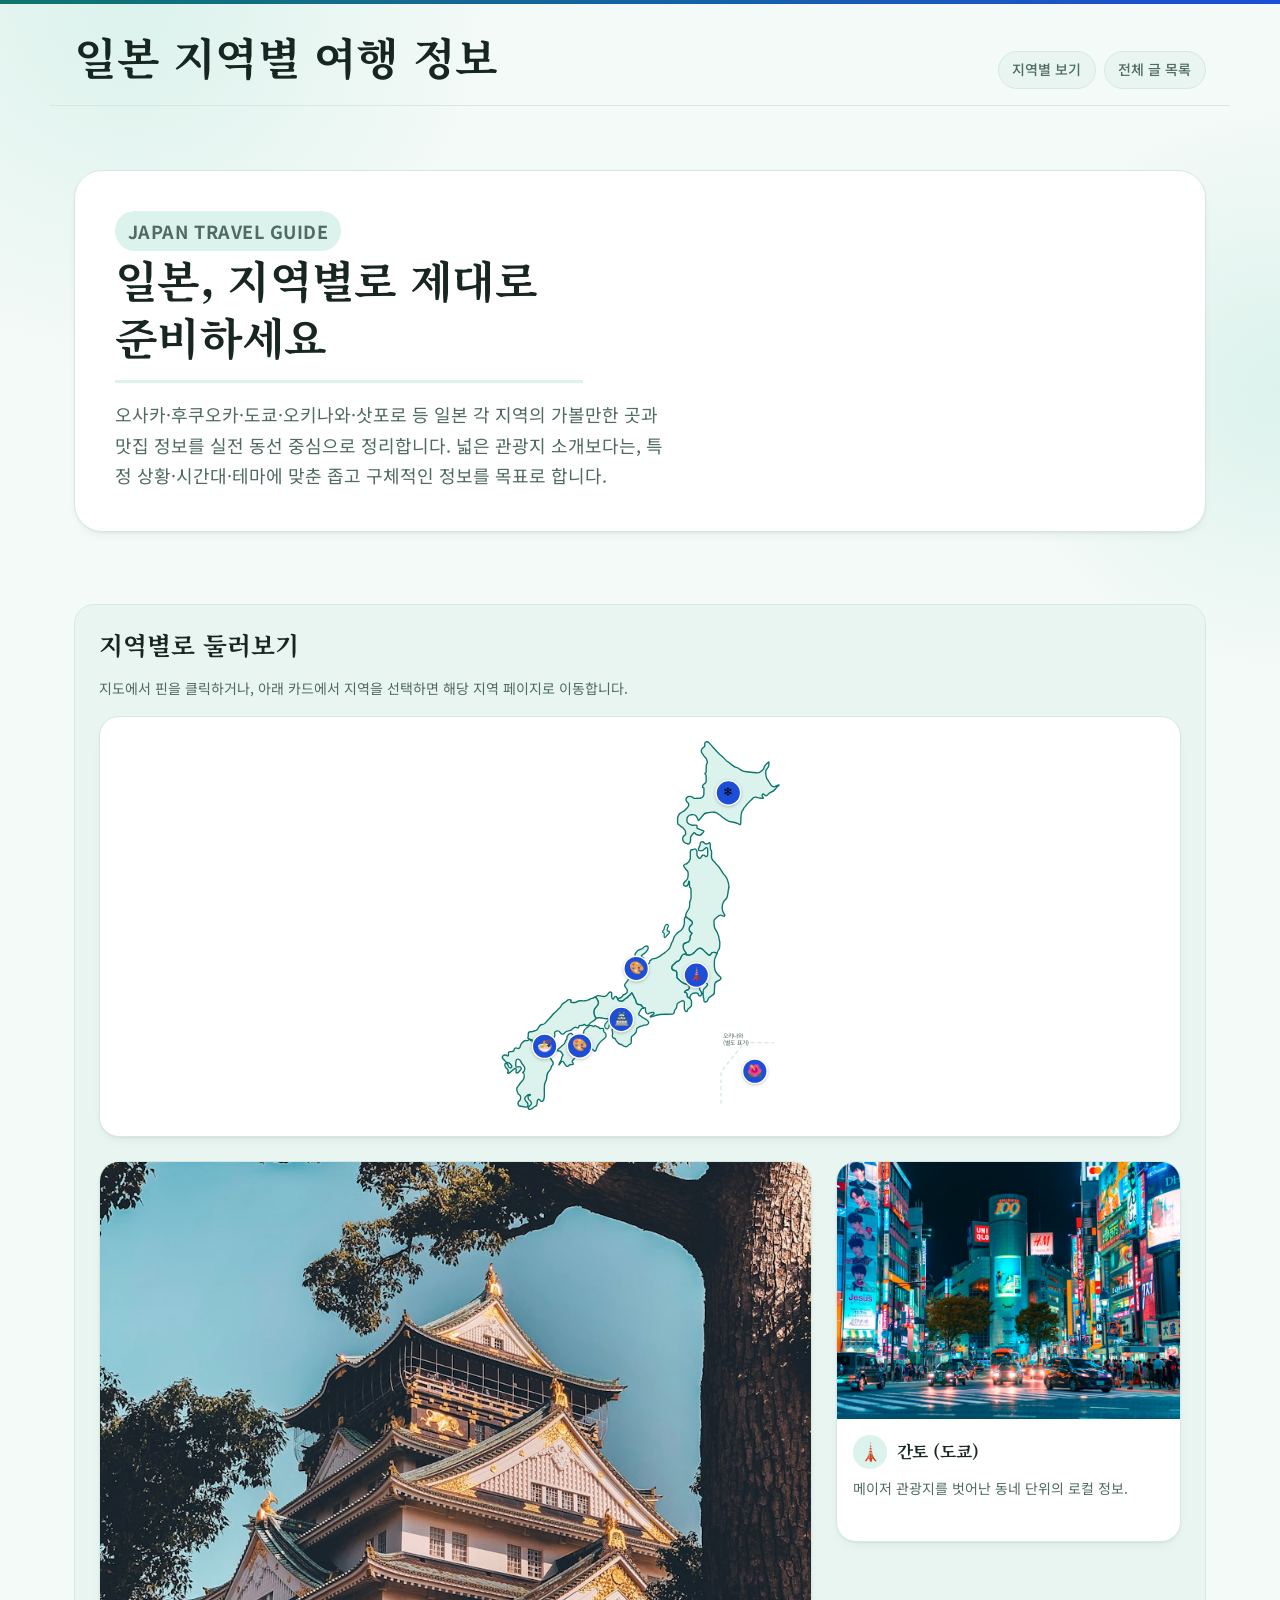
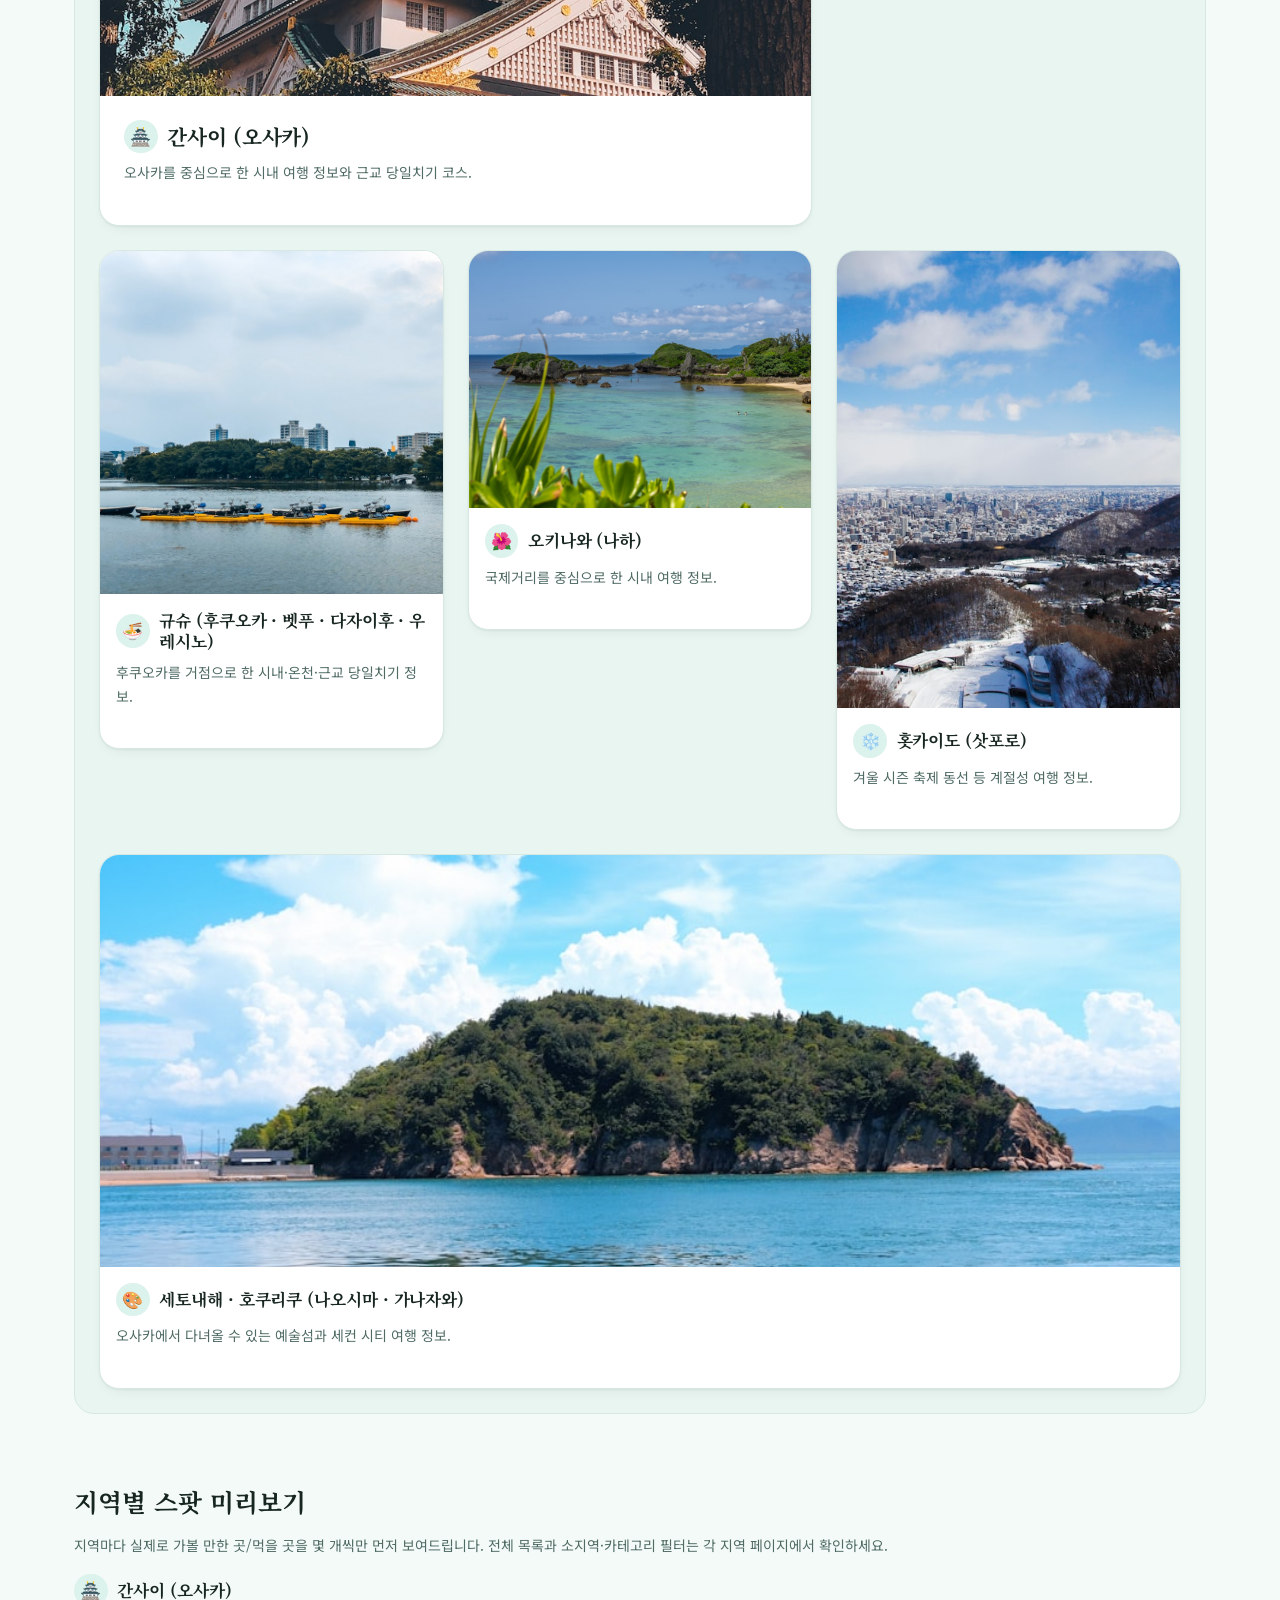
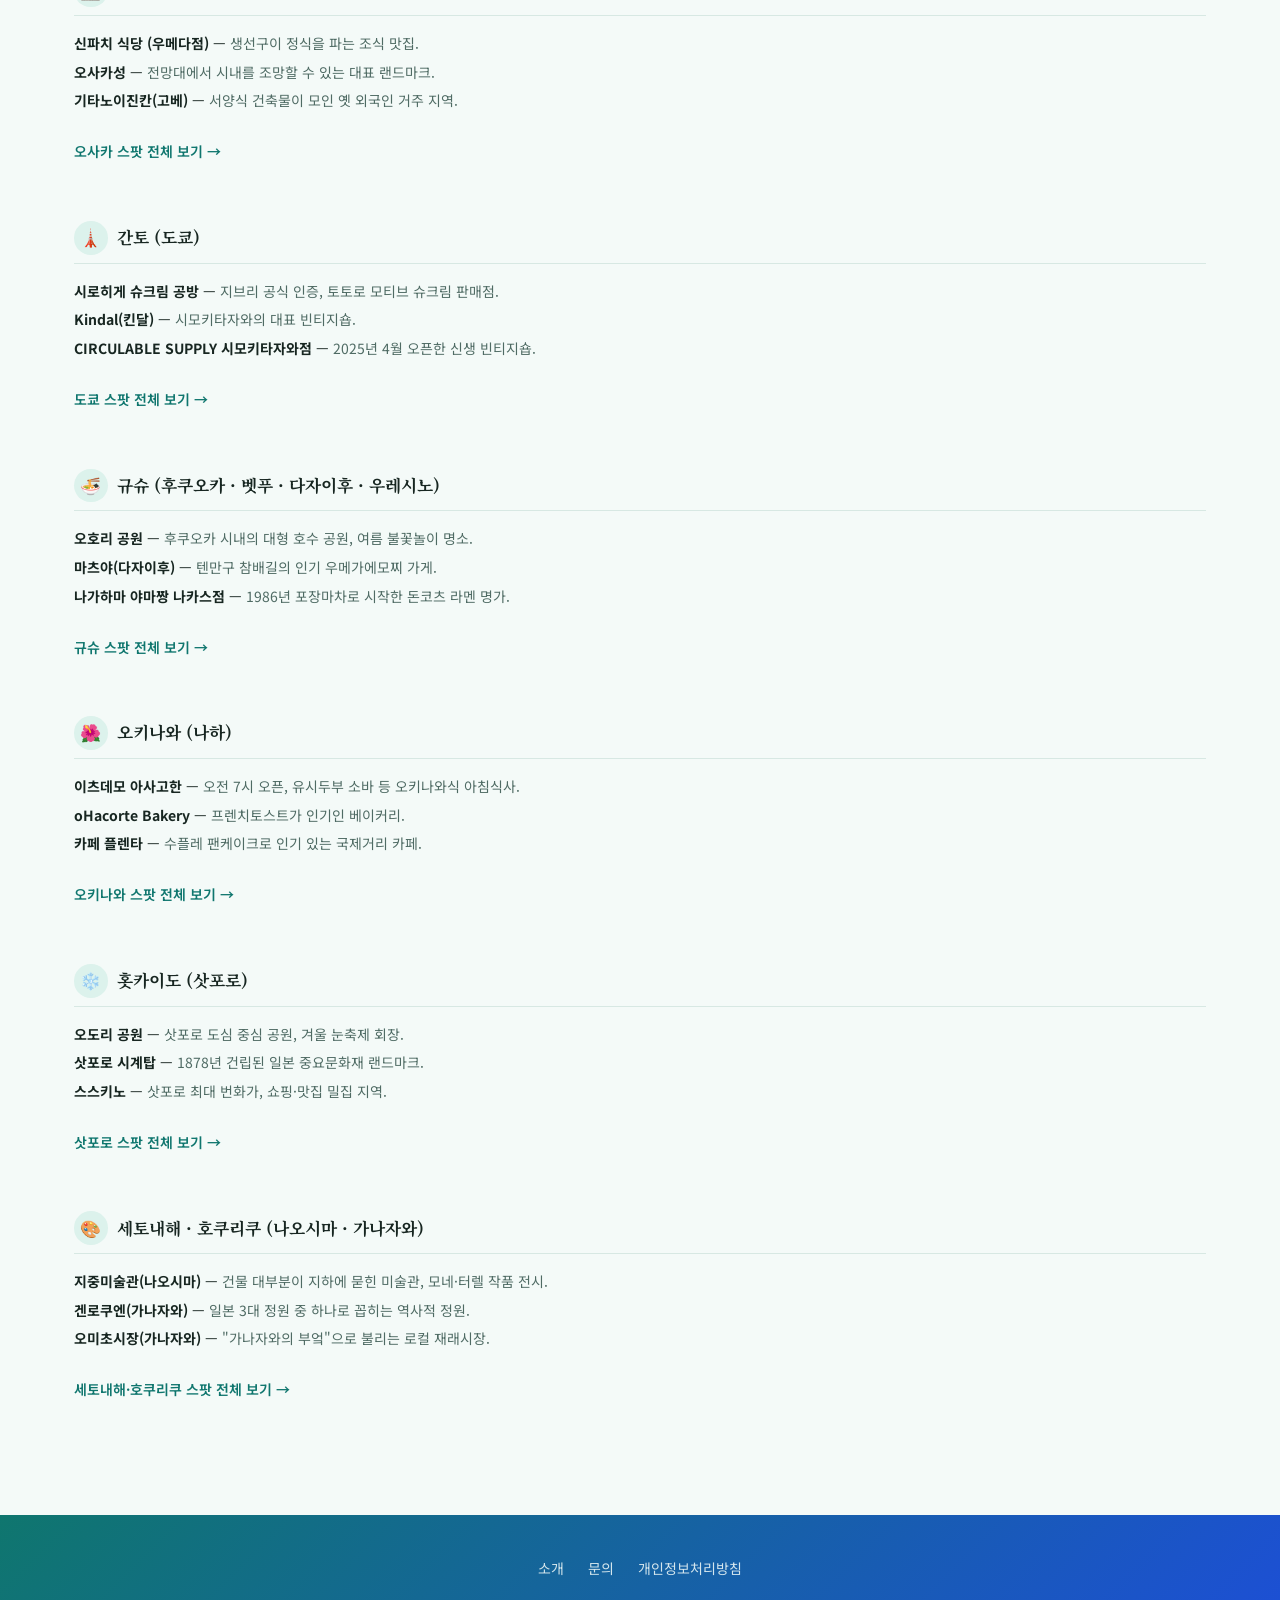
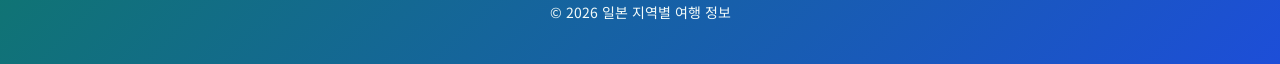
==== commit c00986b5: "Replace region hub course links with real spot directory cards 기획팀 리서치(planning/spot-directory.md)를 " ====
--- a/index.html
+++ b/index.html
@@ -186,126 +186,70 @@
     </section>
 
     <section id="articles" class="articles-section">
-      <h2>콘텐츠 캘린더</h2>
+      <h2>지역별 스팟 미리보기</h2>
       <p class="section-note">
-        아래는 발행 예정 글 목록입니다. 발행된 글만 링크로 연결되며,
-        나머지는 순차적으로 작성 중입니다.
+        지역마다 실제로 가볼 만한 곳/먹을 곳을 몇 개씩만 먼저 보여드립니다.
+        전체 목록과 소지역&middot;카테고리 필터는 각 지역 페이지에서 확인하세요.
       </p>
       <div class="article-regions">
         <div class="article-region-group">
           <h3 class="article-region-title"><span class="region-emoji" aria-hidden="true">🏯</span>간사이 (오사카)</h3>
-          <div class="article-subgroup">
-            <p class="article-subgroup-title">🗺️ 할 것</p>
-            <ul class="article-list">
-              <li class="article-item is-pending">
-                <span>오사카 비 오는 날 실내에서 즐길 수 있는 곳 총정리</span>
-                <span class="badge badge-pending">준비중</span>
-              </li>
-              <li class="article-item is-pending">
-                <span>오사카&middot;고베 당일치기 (기타노이진칸 + 고베규 + 하버랜드)</span>
-                <span class="badge badge-pending">준비중</span>
-              </li>
-            </ul>
-          </div>
-          <div class="article-subgroup">
-            <p class="article-subgroup-title">🍽️ 먹을 것</p>
-            <ul class="article-list">
-              <li class="article-item is-published">
-                <a href="content/osaka-breakfast/index.html">오사카 우메다&middot;난바 아침 일찍 여는 조식 맛집 총정리</a>
-                <span class="badge badge-published">발행</span>
-              </li>
-            </ul>
-          </div>
+          <ul class="spot-preview-list">
+            <li><span class="spot-name">신파치 식당 (우메다점)</span> — <span class="spot-desc">생선구이 정식을 파는 조식 맛집.</span></li>
+            <li><span class="spot-name">오사카성</span> — <span class="spot-desc">전망대에서 시내를 조망할 수 있는 대표 랜드마크.</span></li>
+            <li><span class="spot-name">기타노이진칸(고베)</span> — <span class="spot-desc">서양식 건축물이 모인 옛 외국인 거주 지역.</span></li>
+          </ul>
+          <a class="region-preview-link" href="region/osaka/index.html">오사카 스팟 전체 보기 &rarr;</a>
         </div>
 
         <div class="article-region-group">
           <h3 class="article-region-title"><span class="region-emoji" aria-hidden="true">🗼</span>간토 (도쿄)</h3>
-          <div class="article-subgroup">
-            <p class="article-subgroup-title">🗺️ 할 것</p>
-            <ul class="article-list">
-              <li class="article-item is-pending">
-                <span>도쿄 시모키타자와 가볼만한곳 (빈티지샵&middot;카레거리&middot;소극장)</span>
-                <span class="badge badge-pending">준비중</span>
-              </li>
-            </ul>
-          </div>
+          <ul class="spot-preview-list">
+            <li><span class="spot-name">시로히게 슈크림 공방</span> — <span class="spot-desc">지브리 공식 인증, 토토로 모티브 슈크림 판매점.</span></li>
+            <li><span class="spot-name">Kindal(킨달)</span> — <span class="spot-desc">시모키타자와의 대표 빈티지숍.</span></li>
+            <li><span class="spot-name">CIRCULABLE SUPPLY 시모키타자와점</span> — <span class="spot-desc">2025년 4월 오픈한 신생 빈티지숍.</span></li>
+          </ul>
+          <a class="region-preview-link" href="region/tokyo/index.html">도쿄 스팟 전체 보기 &rarr;</a>
         </div>
 
         <div class="article-region-group">
           <h3 class="article-region-title"><span class="region-emoji" aria-hidden="true">🍜</span>규슈 (후쿠오카 &middot; 벳푸 &middot; 다자이후 &middot; 우레시노)</h3>
-          <div class="article-subgroup">
-            <p class="article-subgroup-title">🗺️ 할 것</p>
-            <ul class="article-list">
-              <li class="article-item is-pending">
-                <span>우레시노 온천 당일치기 가이드 (미인온천&middot;족탕&middot;온천두부)</span>
-                <span class="badge badge-pending">준비중</span>
-              </li>
-              <li class="article-item is-pending">
-                <span>후쿠오카 8월 여행 실전 가이드 (폭염&middot;태풍&middot;오봉 성수기 대처법)</span>
-                <span class="badge badge-pending">준비중</span>
-              </li>
-              <li class="article-item is-pending">
-                <span>벳푸 당일치기 코스 (후쿠오카에서 지옥순례 + 온천)</span>
-                <span class="badge badge-pending">준비중</span>
-              </li>
-            </ul>
-          </div>
-          <div class="article-subgroup">
-            <p class="article-subgroup-title">🍽️ 먹을 것</p>
-            <ul class="article-list">
-              <li class="article-item is-pending">
-                <span>다자이후 텐만구 우메가에모찌 맛집 비교 + 근처 가볼만한곳</span>
-                <span class="badge badge-pending">준비중</span>
-              </li>
-              <li class="article-item is-pending">
-                <span>후쿠오카 나카스 야타이 첫방문 실전 가이드 (자리잡기&middot;현금&middot;메뉴 주문법)</span>
-                <span class="badge badge-pending">준비중</span>
-              </li>
-            </ul>
-          </div>
+          <ul class="spot-preview-list">
+            <li><span class="spot-name">오호리 공원</span> — <span class="spot-desc">후쿠오카 시내의 대형 호수 공원, 여름 불꽃놀이 명소.</span></li>
+            <li><span class="spot-name">마츠야(다자이후)</span> — <span class="spot-desc">텐만구 참배길의 인기 우메가에모찌 가게.</span></li>
+            <li><span class="spot-name">나가하마 야마짱 나카스점</span> — <span class="spot-desc">1986년 포장마차로 시작한 돈코츠 라멘 명가.</span></li>
+          </ul>
+          <a class="region-preview-link" href="region/fukuoka/index.html">규슈 스팟 전체 보기 &rarr;</a>
         </div>
 
         <div class="article-region-group">
           <h3 class="article-region-title"><span class="region-emoji" aria-hidden="true">🌺</span>오키나와 (나하)</h3>
-          <div class="article-subgroup">
-            <p class="article-subgroup-title">🍽️ 먹을 것</p>
-            <ul class="article-list">
-              <li class="article-item is-pending">
-                <span>오키나와 나하 국제거리 아침&middot;이른 시간대 맛집</span>
-                <span class="badge badge-pending">준비중</span>
-              </li>
-            </ul>
-          </div>
+          <ul class="spot-preview-list">
+            <li><span class="spot-name">이츠데모 아사고한</span> — <span class="spot-desc">오전 7시 오픈, 유시두부 소바 등 오키나와식 아침식사.</span></li>
+            <li><span class="spot-name">oHacorte Bakery</span> — <span class="spot-desc">프렌치토스트가 인기인 베이커리.</span></li>
+            <li><span class="spot-name">카페 플렌타</span> — <span class="spot-desc">수플레 팬케이크로 인기 있는 국제거리 카페.</span></li>
+          </ul>
+          <a class="region-preview-link" href="region/okinawa/index.html">오키나와 스팟 전체 보기 &rarr;</a>
         </div>
 
         <div class="article-region-group">
           <h3 class="article-region-title"><span class="region-emoji" aria-hidden="true">❄️</span>홋카이도 (삿포로)</h3>
-          <div class="article-subgroup">
-            <p class="article-subgroup-title">🗺️ 할 것</p>
-            <ul class="article-list">
-              <li class="article-item is-pending">
-                <span>삿포로 눈축제 3대 회장(오도리&middot;스스키노&middot;쓰도무) 동선 총정리</span>
-                <span class="badge badge-pending">준비중</span>
-              </li>
-            </ul>
-          </div>
+          <ul class="spot-preview-list">
+            <li><span class="spot-name">오도리 공원</span> — <span class="spot-desc">삿포로 도심 중심 공원, 겨울 눈축제 회장.</span></li>
+            <li><span class="spot-name">삿포로 시계탑</span> — <span class="spot-desc">1878년 건립된 일본 중요문화재 랜드마크.</span></li>
+            <li><span class="spot-name">스스키노</span> — <span class="spot-desc">삿포로 최대 번화가, 쇼핑&middot;맛집 밀집 지역.</span></li>
+          </ul>
+          <a class="region-preview-link" href="region/sapporo/index.html">삿포로 스팟 전체 보기 &rarr;</a>
         </div>
 
         <div class="article-region-group">
           <h3 class="article-region-title"><span class="region-emoji" aria-hidden="true">🎨</span>세토내해 &middot; 호쿠리쿠 (나오시마 &middot; 가나자와)</h3>
-          <div class="article-subgroup">
-            <p class="article-subgroup-title">🗺️ 할 것</p>
-            <ul class="article-list">
-              <li class="article-item is-published">
-                <a href="content/naoshima-day-trip/index.html">나오시마 당일치기 완벽 코스 (오사카&middot;타카마츠 출발)</a>
-                <span class="badge badge-published">발행</span>
-              </li>
-              <li class="article-item is-pending">
-                <span>가나자와 2박3일 가볼만한곳 + 맛집 총정리 (오미초 시장 중심)</span>
-                <span class="badge badge-pending">준비중</span>
-              </li>
-            </ul>
-          </div>
+          <ul class="spot-preview-list">
+            <li><span class="spot-name">지중미술관(나오시마)</span> — <span class="spot-desc">건물 대부분이 지하에 묻힌 미술관, 모네&middot;터렐 작품 전시.</span></li>
+            <li><span class="spot-name">겐로쿠엔(가나자와)</span> — <span class="spot-desc">일본 3대 정원 중 하나로 꼽히는 역사적 정원.</span></li>
+            <li><span class="spot-name">오미초시장(가나자와)</span> — <span class="spot-desc">"가나자와의 부엌"으로 불리는 로컬 재래시장.</span></li>
+          </ul>
+          <a class="region-preview-link" href="region/setouchi-hokuriku/index.html">세토내해&middot;호쿠리쿠 스팟 전체 보기 &rarr;</a>
         </div>
       </div>
     </section>
--- a/assets/css/style.css
+++ b/assets/css/style.css
@@ -711,6 +711,79 @@
   border-bottom: 1px solid var(--color-border);
 }
 
+/* 지역 허브: 소지역/카테고리 필터 (progressive enhancement — JS 없으면
+   [hidden]으로 감춰지고 전체 글 목록만 그대로 노출된다) */
+.article-filters {
+  display: flex;
+  flex-direction: column;
+  gap: var(--space-1);
+  margin: 0 0 var(--space-3);
+  padding: var(--space-2);
+  border: 1px solid var(--color-border);
+  border-radius: var(--radius-md);
+  background-color: var(--color-surface-alt);
+}
+
+.filter-row {
+  display: flex;
+  flex-wrap: wrap;
+  align-items: center;
+  gap: 0.5rem;
+}
+
+.filter-pill {
+  cursor: pointer;
+  font-family: inherit;
+  font-size: var(--font-size-sm);
+  font-weight: 600;
+  color: var(--color-text-muted);
+  background-color: var(--color-surface);
+  border: 1px solid var(--color-border);
+  border-radius: 999px;
+  padding: 0.35rem 0.9rem;
+  transition: background-color 0.15s ease, color 0.15s ease, border-color 0.15s ease,
+    box-shadow 0.15s ease;
+}
+
+.filter-pill:hover {
+  color: var(--color-accent);
+  border-color: var(--color-accent);
+}
+
+.filter-pill:focus-visible {
+  outline: 2px solid var(--color-accent-2);
+  outline-offset: 2px;
+}
+
+.filter-pill.is-active {
+  color: var(--color-cta-text);
+  border-color: transparent;
+  background-image: linear-gradient(135deg, var(--color-cta-grad-start), var(--color-cta-grad-end));
+  box-shadow: 0 4px 10px -4px rgba(15, 118, 110, 0.5);
+}
+
+.article-empty-state {
+  margin: var(--space-2) 0 0;
+  padding: var(--space-2) var(--space-3);
+  border: 1px dashed var(--color-border);
+  border-radius: var(--radius-md);
+  background-color: var(--color-surface-alt);
+  color: var(--color-text-muted);
+  font-size: var(--font-size-sm);
+  font-style: italic;
+}
+
+/* .article-filters/.article-item/.article-subgroup는 각각 display:flex를
+   author 스타일로 지정하므로, 네이티브 [hidden] 속성(UA 기본 display:none)이
+   같은 origin의 class 규칙에 밀려 무시될 수 있다. [hidden]을 가진 요소는
+   항상 감춰지도록 명시적으로 override한다. */
+.article-filters[hidden],
+.article-item[hidden],
+.article-subgroup[hidden],
+.article-empty-state[hidden] {
+  display: none;
+}
+
 .article-subgroup {
   display: flex;
   flex-direction: column;
@@ -790,6 +863,83 @@
   color: var(--color-text-muted);
   border: 1px solid var(--color-border);
   font-weight: 500;
+}
+
+/* 지역 허브: 스팟 디렉토리 카드
+   - .article-item(필터 대상 클래스)은 그대로 재사용해 기존 필터 로직
+     (data-subarea/data-category, hidden 토글)을 바꾸지 않고 그대로 태운다.
+   - .spot-card는 레이아웃만 이름+한줄설명이 세로로 쌓이는 카드형으로 override한다. */
+.spot-card {
+  flex-direction: column;
+  align-items: flex-start;
+  gap: 0.3rem;
+  cursor: default;
+}
+
+.spot-card:hover {
+  transform: translateY(-2px);
+  box-shadow: var(--shadow-md);
+  border-color: var(--color-accent);
+  border-left-color: var(--color-accent);
+}
+
+.spot-name {
+  margin: 0;
+  font-weight: 700;
+  color: var(--color-text);
+}
+
+.spot-desc {
+  margin: 0;
+  font-size: var(--font-size-sm);
+  color: var(--color-text-muted);
+}
+
+.spot-note {
+  margin: 0;
+  padding: var(--space-1) var(--space-2);
+  border-left: 3px solid var(--color-border);
+  color: var(--color-text-muted);
+  font-size: var(--font-size-sm);
+  font-style: italic;
+}
+
+/* 홈페이지: 지역별 스팟 미리보기 (필터 없이 정적으로 2~3개만 노출) */
+.spot-preview-list {
+  list-style: none;
+  margin: 0 0 var(--space-1);
+  padding: 0;
+  display: flex;
+  flex-direction: column;
+  gap: 0.3rem;
+}
+
+.spot-preview-list li {
+  font-size: var(--font-size-sm);
+}
+
+.spot-preview-list .spot-name {
+  font-size: inherit;
+  font-weight: 700;
+  display: inline;
+}
+
+.spot-preview-list .spot-desc {
+  display: inline;
+}
+
+.region-preview-link {
+  display: inline-block;
+  margin-top: 0.2rem;
+  font-size: var(--font-size-sm);
+  font-weight: 600;
+  color: var(--color-accent);
+  text-decoration: none;
+  border-bottom: 1px solid transparent;
+}
+
+.region-preview-link:hover {
+  border-bottom-color: currentColor;
 }
 
 /* 글(콘텐츠) 페이지 */
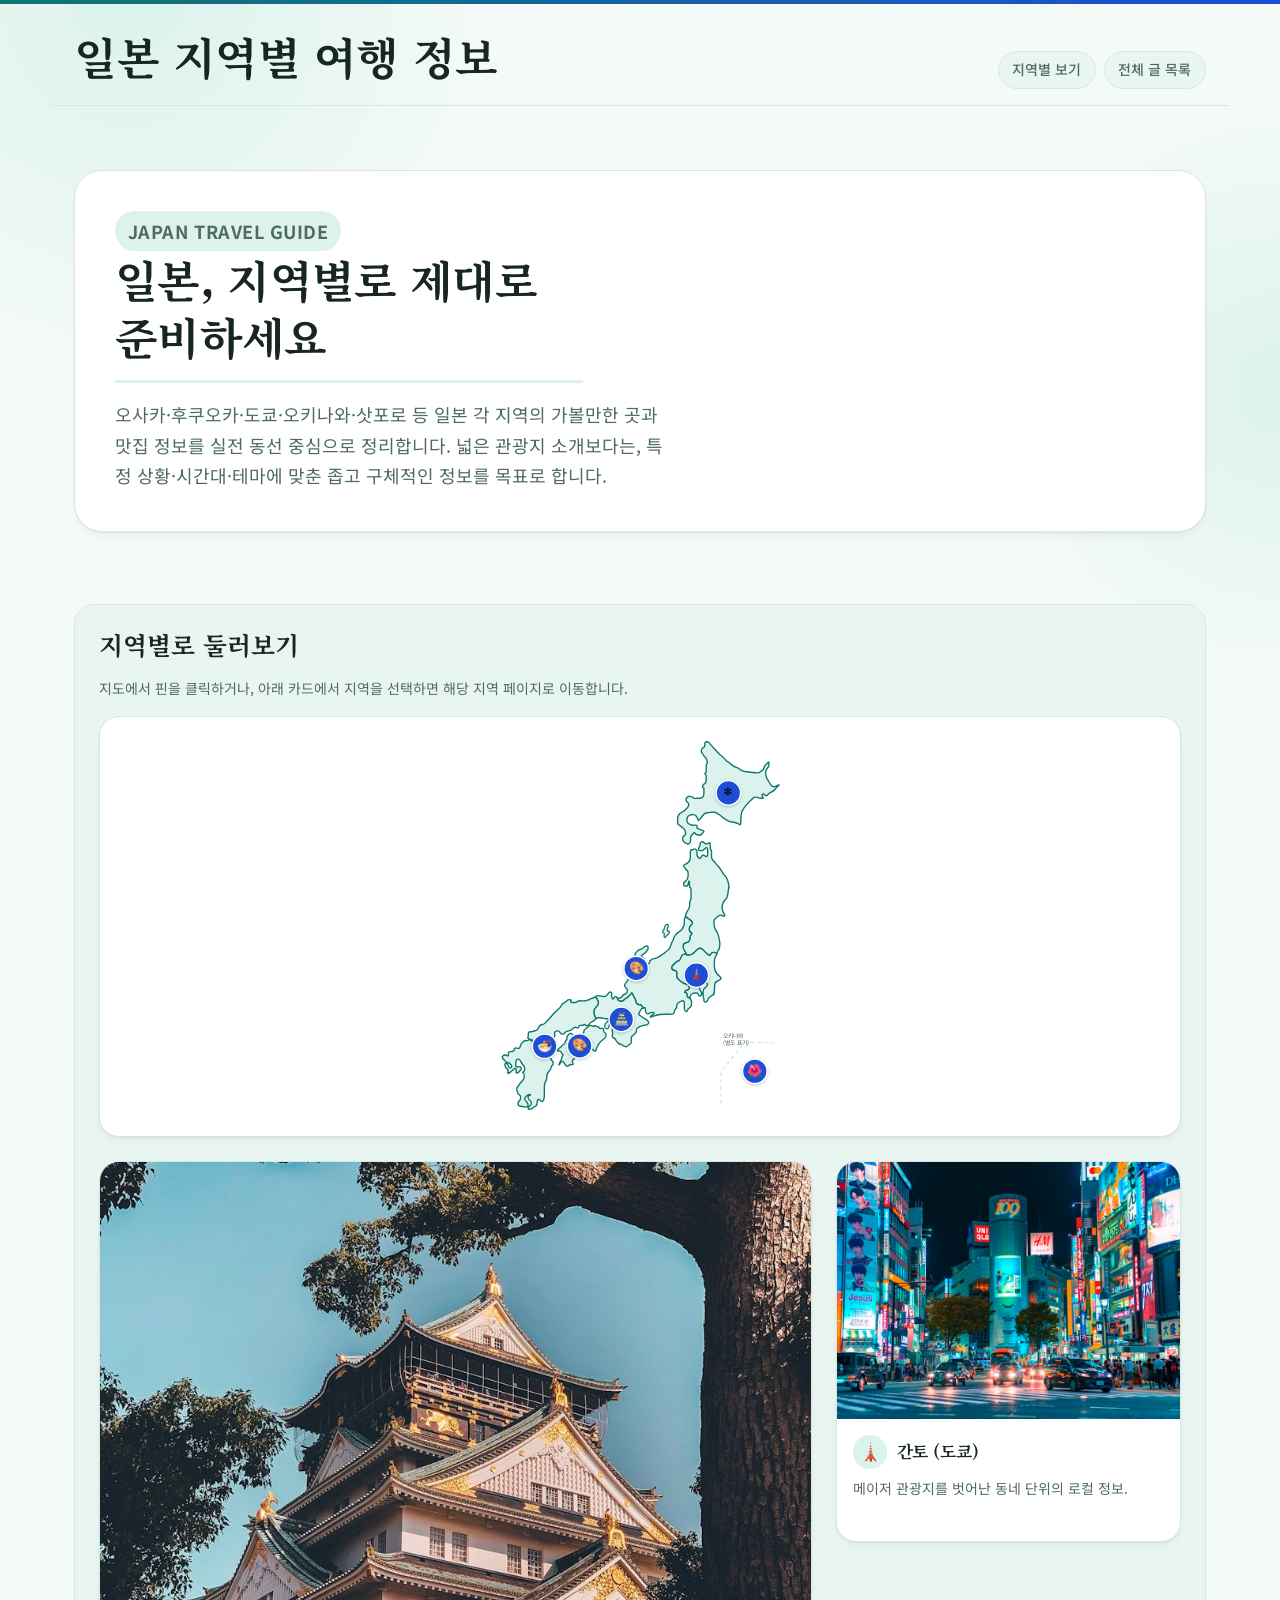
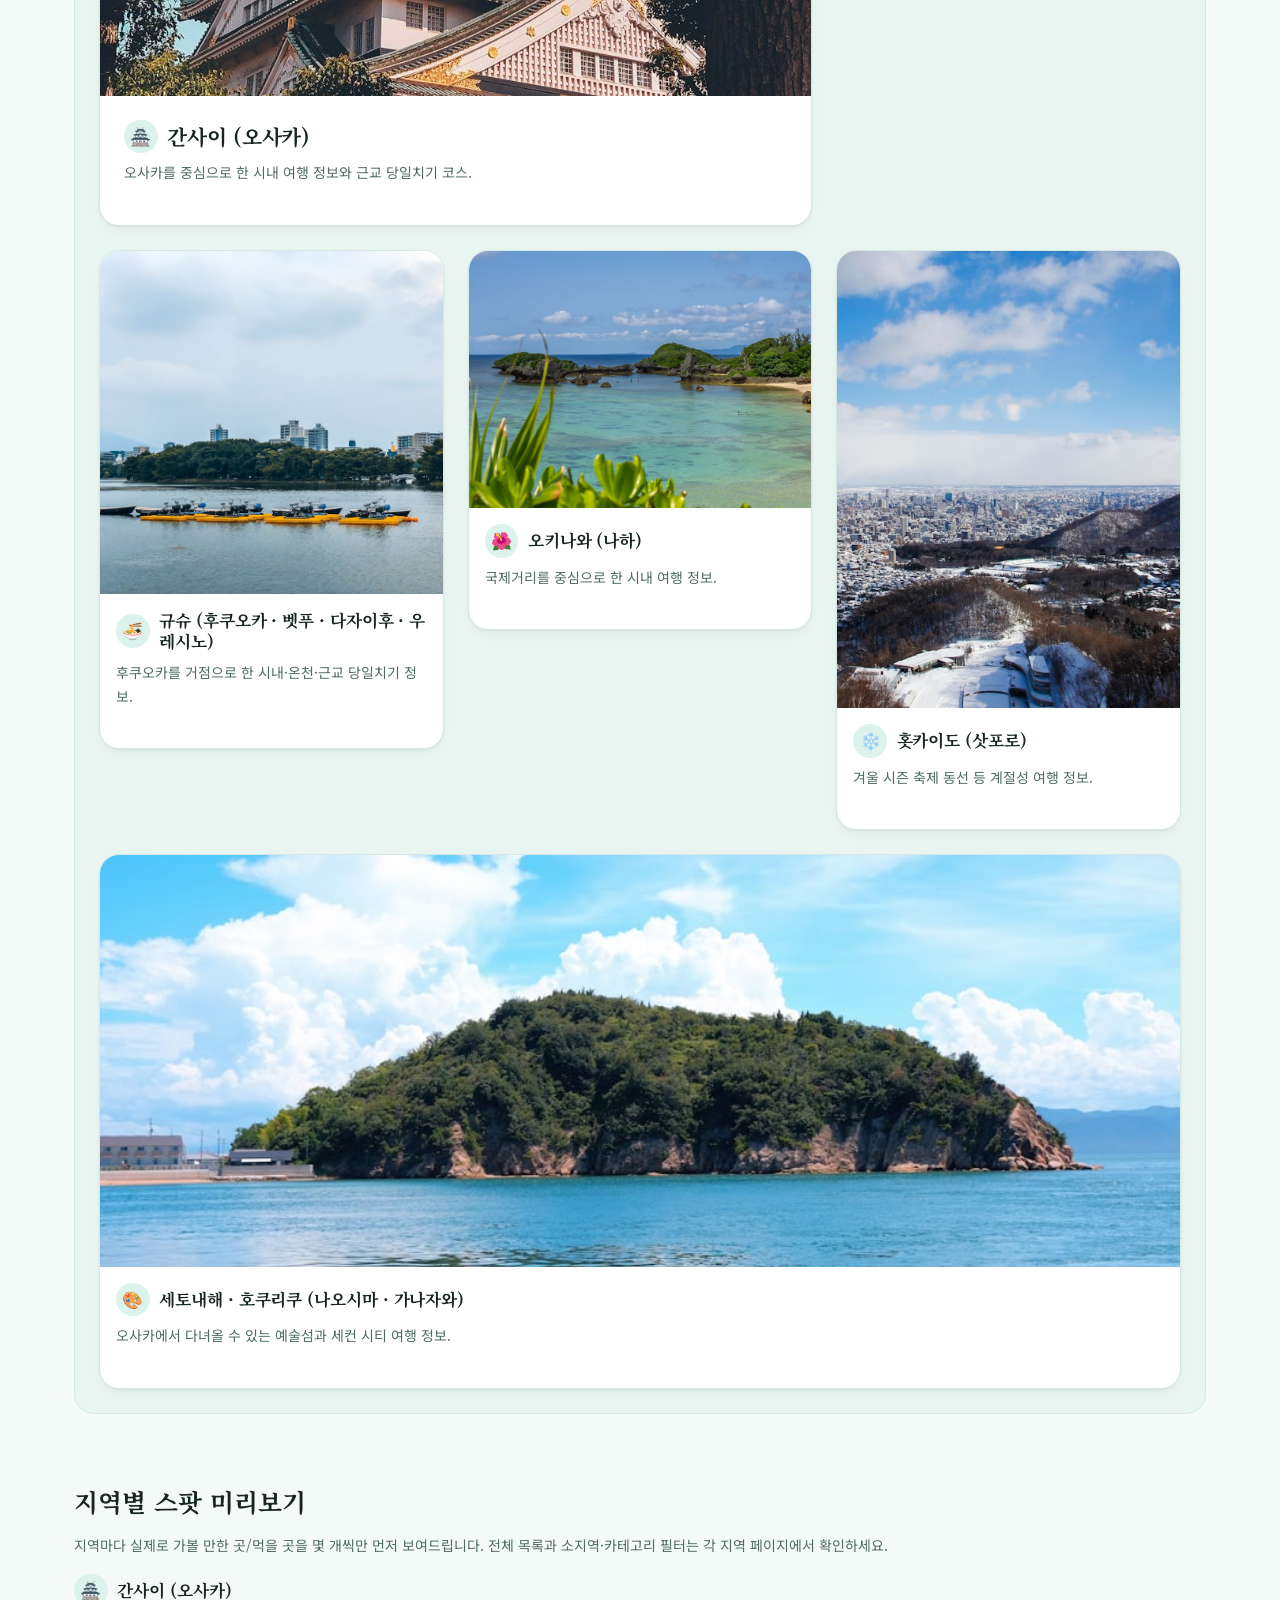
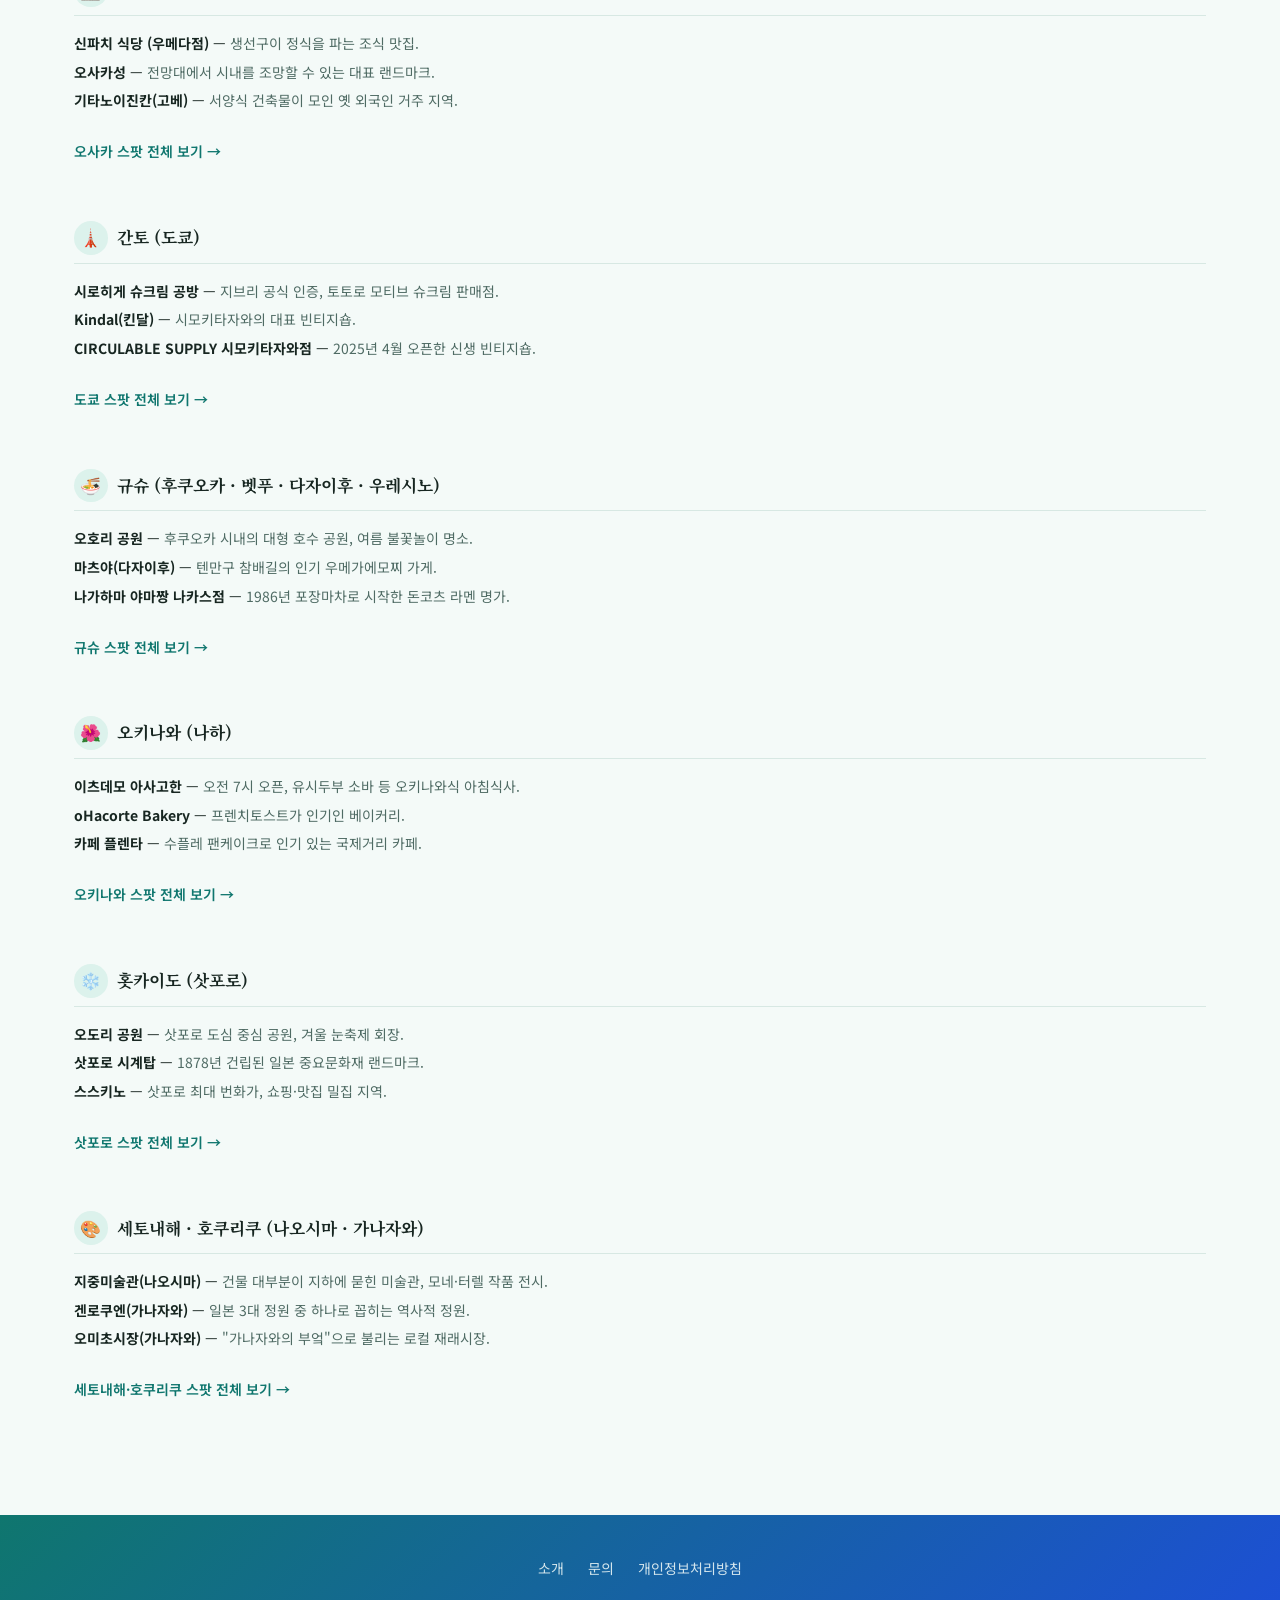
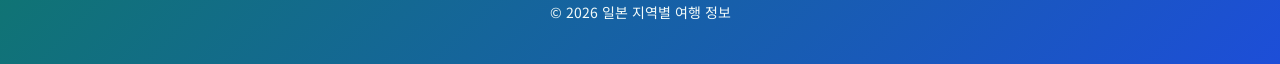
==== commit 808fda14: "2026-09-10 개발팀: 전 페이지 twitter:card 메타 태그 추가, og:image/twitter:image 대기용 주석 확장, osaka.jpg 용량 최적화(-14." ====
--- a/index.html
+++ b/index.html
@@ -3,15 +3,19 @@
 <head>
   <meta charset="UTF-8">
   <meta name="viewport" content="width=device-width, initial-scale=1.0">
+  <link rel="icon" href="data:,">
   <title>일본 지역별 여행 정보 | 가볼만한 곳 &amp; 맛집 가이드</title>
   <meta name="description" content="오사카, 후쿠오카, 도쿄, 오키나와, 삿포로 등 일본 지역별 가볼만한 곳과 맛집 정보를 소개합니다.">
   <meta property="og:title" content="일본 지역별 여행 정보 | 가볼만한 곳 &amp; 맛집 가이드">
   <meta property="og:description" content="오사카, 후쿠오카, 도쿄, 오키나와, 삿포로 등 일본 지역별 가볼만한 곳과 맛집 정보를 소개합니다.">
   <meta property="og:type" content="website">
   <meta property="og:locale" content="ko_KR">
-  <!-- og:url, canonical: 실제 배포 도메인 확정 후 아래 형식으로 추가 필요
+  <meta name="twitter:card" content="summary_large_image">
+  <!-- og:url, canonical, og:image, twitter:image: 실제 배포 도메인 확정 후 아래 형식으로 추가 필요
   <meta property="og:url" content="https://example.com/">
   <link rel="canonical" href="https://example.com/">
+  <meta property="og:image" content="https://example.com/assets/img/regions/osaka.jpg">
+  <meta name="twitter:image" content="https://example.com/assets/img/regions/osaka.jpg">
   -->
   <link rel="stylesheet" href="assets/css/style.css">
 </head>
--- a/assets/css/style.css
+++ b/assets/css/style.css
@@ -780,14 +780,28 @@
 .article-filters[hidden],
 .article-item[hidden],
 .article-subgroup[hidden],
-.article-empty-state[hidden] {
+.article-empty-state[hidden],
+.filter-row[hidden] {
   display: none;
 }
+
+/* 음식 종류 필터 줄: "카테고리=먹을 것"을 선택했을 때만 의미가 있으므로
+   그 외에는 JS가 hidden 속성을 붙여 감춘다(위 [hidden] override로 실제 감춰짐). */
 
 .article-subgroup {
   display: flex;
   flex-direction: column;
   gap: var(--space-1);
+}
+
+/* 지역 허브 페이지는 .article-subgroup들이 (.article-regions 래퍼 없이)
+   .post-section의 직계 형제로 나열되므로, 소지역이 여러 개인 지역
+   (오사카·후쿠오카·세토내해 등)에서는 여백 없이 서로 붙어 보였다.
+   첫 subgroup은 바로 위 요소(.section-note/.article-filters)의
+   margin-bottom으로 이미 간격이 확보되므로, 두 번째 subgroup부터만
+   위쪽 여백을 추가한다. */
+.article-subgroup + .article-subgroup {
+  margin-top: var(--space-4);
 }
 
 .article-subgroup-title {
@@ -821,14 +835,6 @@
     background-color 0.18s ease;
 }
 
-.article-item.is-published:hover {
-  transform: translateY(-2px);
-  box-shadow: var(--shadow-md);
-  border-color: var(--color-accent);
-  border-left-color: var(--color-accent);
-  background-color: var(--color-accent-soft);
-}
-
 .article-item a {
   text-decoration: none;
   color: var(--color-text);
@@ -837,32 +843,6 @@
 
 .article-item a:hover {
   color: var(--color-accent);
-}
-
-.article-item.is-pending span:first-child {
-  color: var(--color-text-muted);
-}
-
-.badge {
-  flex-shrink: 0;
-  font-size: var(--font-size-sm);
-  font-weight: 600;
-  padding: 0.25rem 0.7rem;
-  border-radius: 999px;
-  white-space: nowrap;
-}
-
-.badge-published {
-  background-image: linear-gradient(135deg, var(--color-cta-grad-start), var(--color-cta-grad-end));
-  color: var(--color-cta-text);
-  box-shadow: 0 4px 10px -4px rgba(15, 118, 110, 0.5);
-}
-
-.badge-pending {
-  background-color: var(--color-surface);
-  color: var(--color-text-muted);
-  border: 1px solid var(--color-border);
-  font-weight: 500;
 }
 
 /* 지역 허브: 스팟 디렉토리 카드
@@ -895,6 +875,20 @@
   color: var(--color-text-muted);
 }
 
+/* 스팟 카드: 구글맵 검색 링크 (JS로 카드 하단에 추가됨) */
+.spot-map-link {
+  margin-top: 0.1rem;
+  font-size: var(--font-size-sm);
+  font-weight: 600;
+  color: var(--color-accent);
+  text-decoration: none;
+  border-bottom: 1px solid transparent;
+}
+
+.spot-map-link:hover {
+  border-bottom-color: currentColor;
+}
+
 .spot-note {
   margin: 0;
   padding: var(--space-1) var(--space-2);
@@ -959,6 +953,28 @@
 .breadcrumb a:hover {
   color: var(--color-accent);
   border-bottom-color: currentColor;
+}
+
+/* 상단 "뒤로가기" 버튼: 브레드크럼 바로 아래, .filter-pill과 같은 알약형 톤 */
+.back-button {
+  display: inline-flex;
+  align-items: center;
+  gap: 0.3rem;
+  margin-bottom: var(--space-3);
+  font-size: var(--font-size-sm);
+  font-weight: 600;
+  color: var(--color-text-muted);
+  background-color: var(--color-surface);
+  border: 1px solid var(--color-border);
+  border-radius: 999px;
+  padding: 0.35rem 0.9rem;
+  text-decoration: none;
+  transition: background-color 0.15s ease, color 0.15s ease, border-color 0.15s ease;
+}
+
+.back-button:hover {
+  color: var(--color-accent);
+  border-color: var(--color-accent);
 }
 
 /* 지역 허브 페이지 히어로 이미지: 페이지 진입 시 사진이 먼저 보이도록 상단에 배치.
@@ -1035,6 +1051,20 @@
   max-width: 68ch;
 }
 
+/* 맛집·스팟 리스트 등 글 본문의 순수 <ul>(클래스 없는 원문 목록)만 대상으로
+   한다: 브라우저 기본 여백/불릿은 그대로 두되, 문단(68ch)과 줄 길이를 맞추고
+   항목 사이 간격을 넣어 이름(strong)과 설명이 섞인 긴 항목들이 서로 붙어
+   보이지 않게 한다. .related-list/.article-list처럼 이미 클래스로 자체
+   레이아웃(flex, 카드형 gap)을 갖는 목록은 :not([class])로 제외해 간격이
+   중복 적용되지 않게 한다. */
+.post-section ul:not([class]) {
+  max-width: 68ch;
+}
+
+.post-section ul:not([class]) li + li {
+  margin-top: var(--space-1);
+}
+
 .placeholder-block {
   margin: 0;
   padding: var(--space-2) var(--space-3);
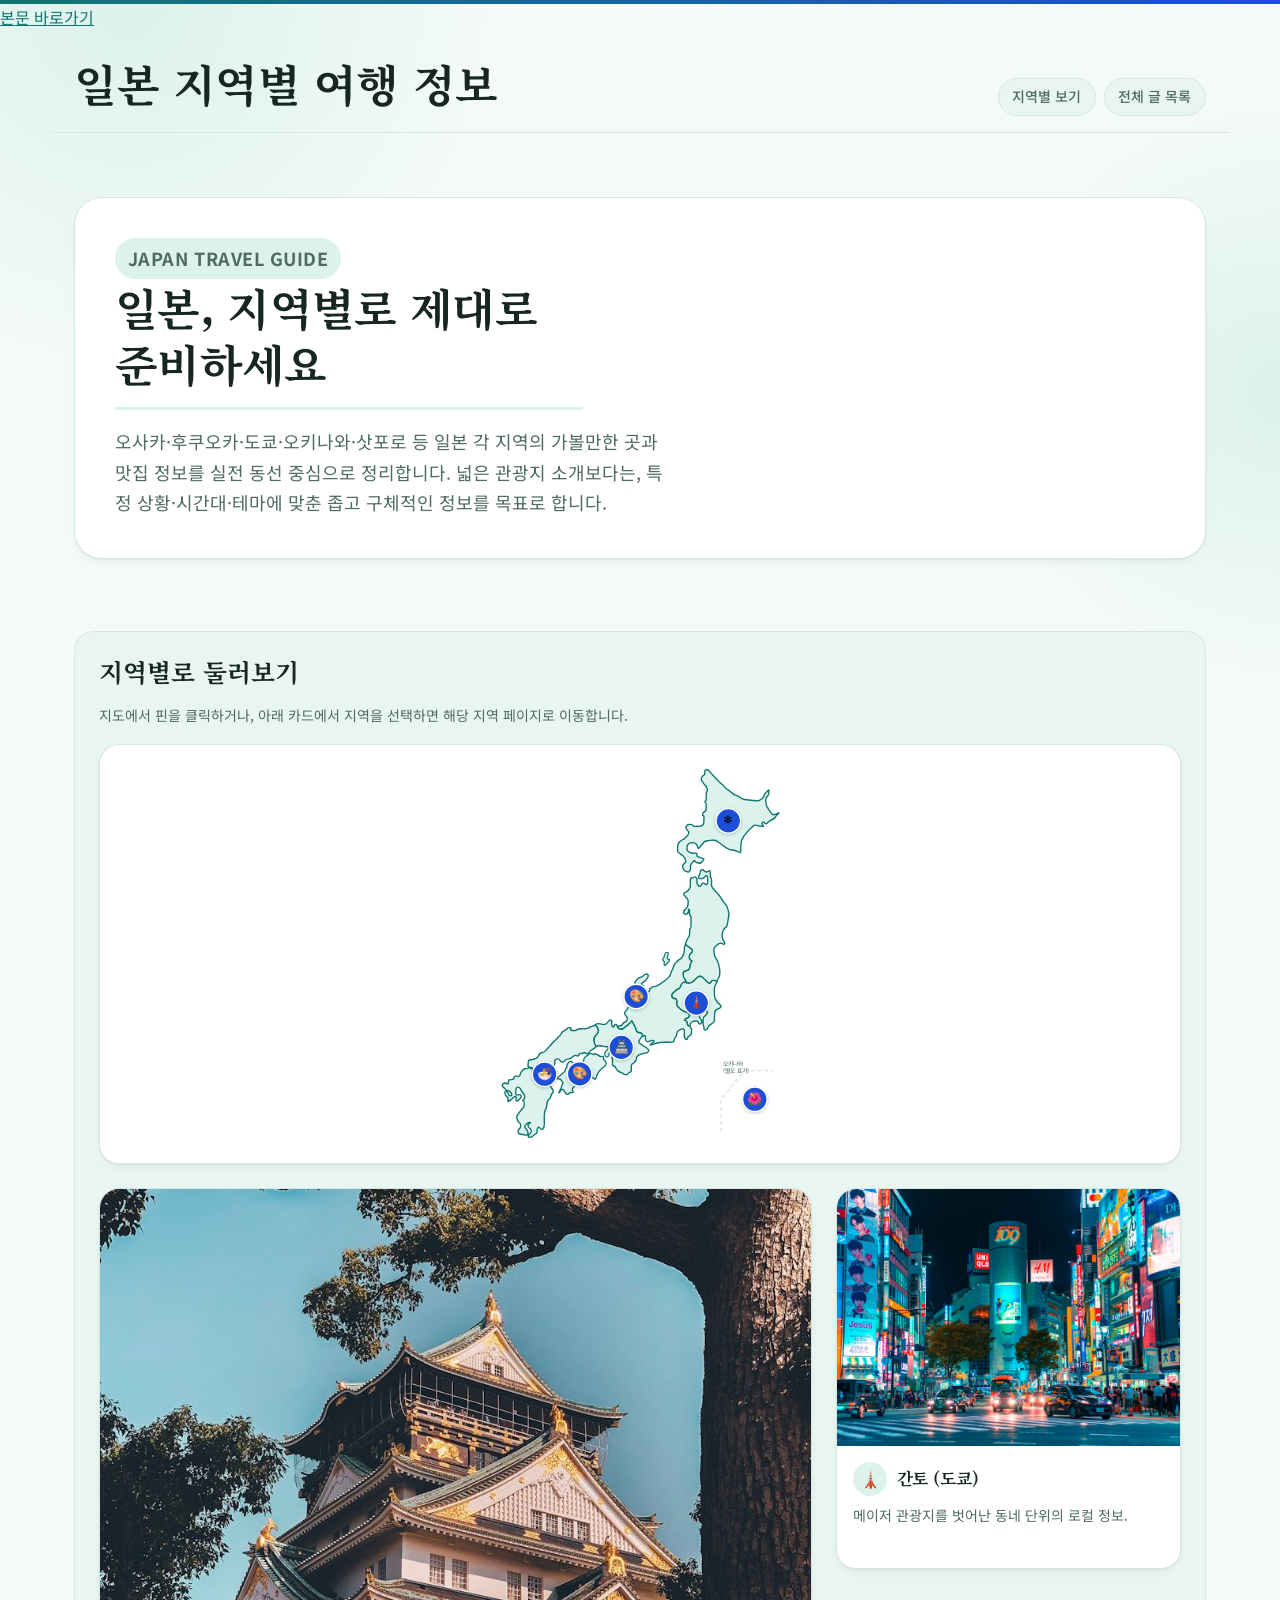
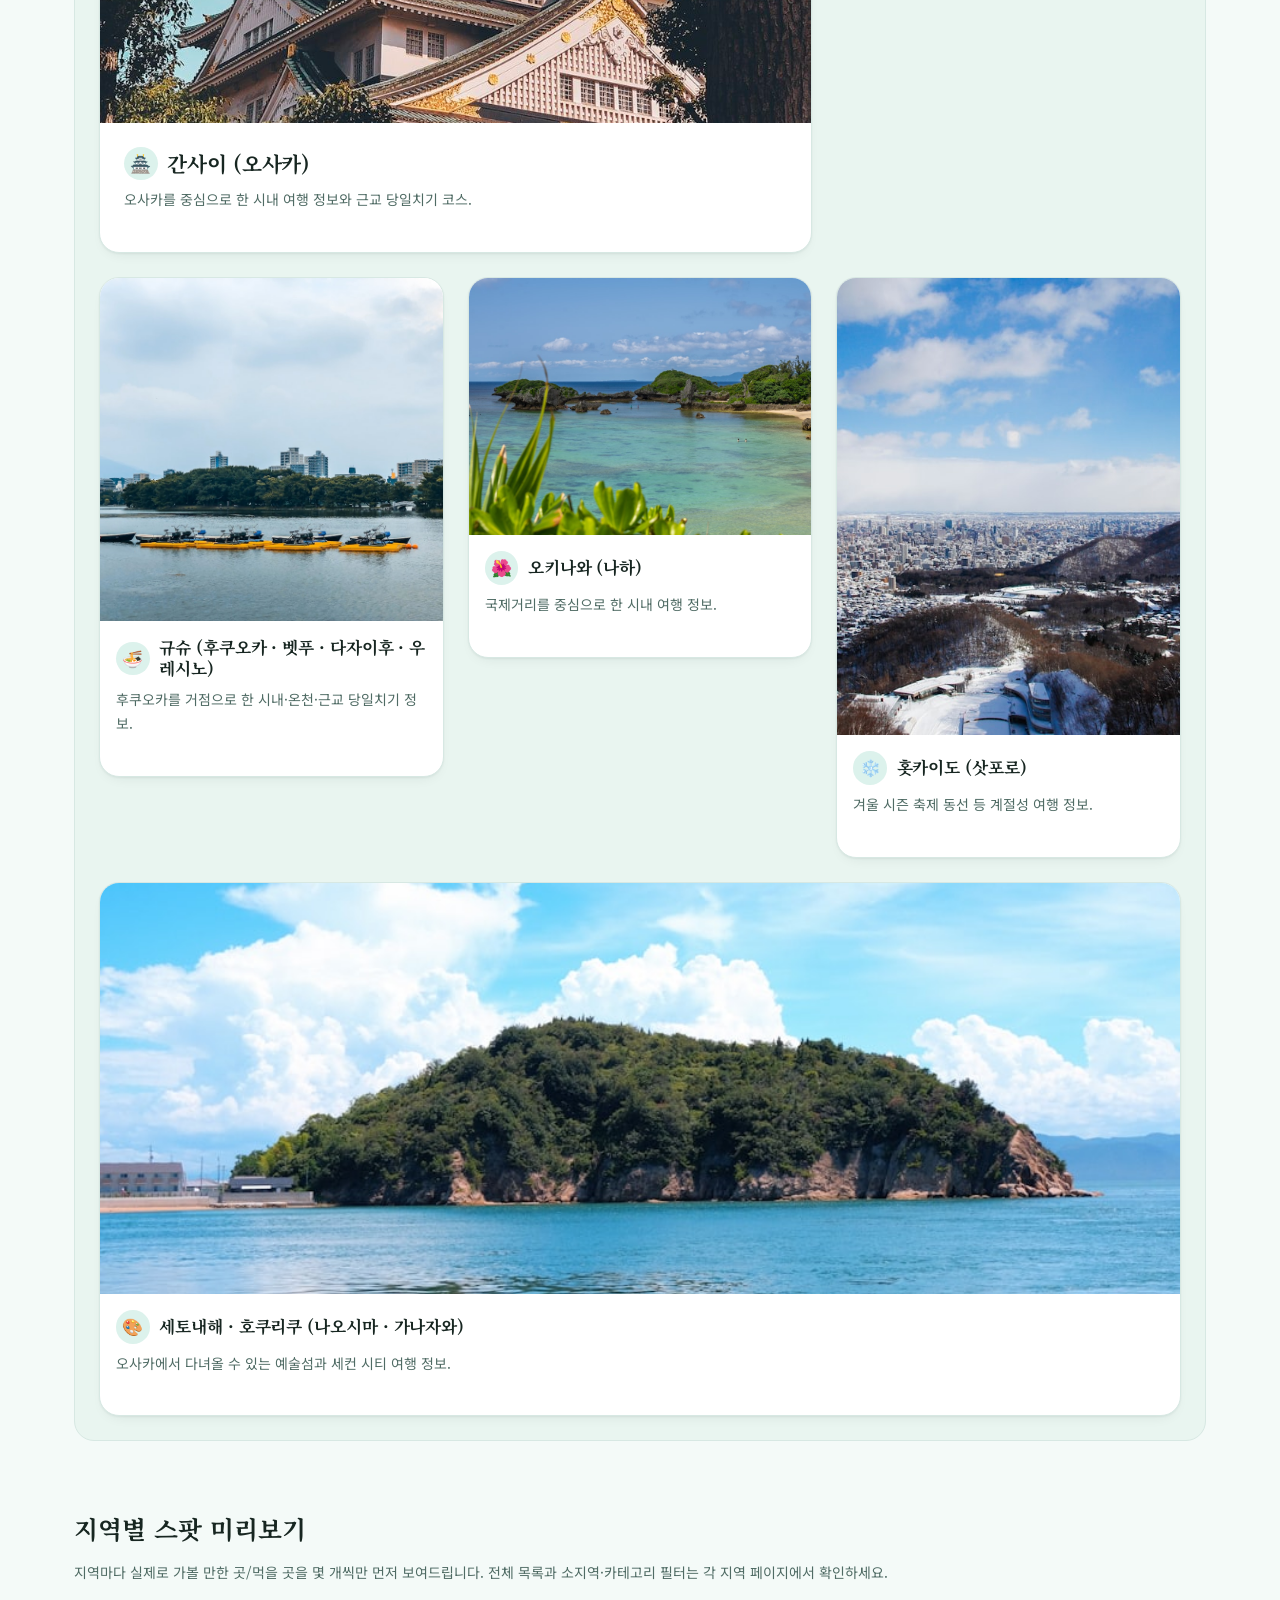
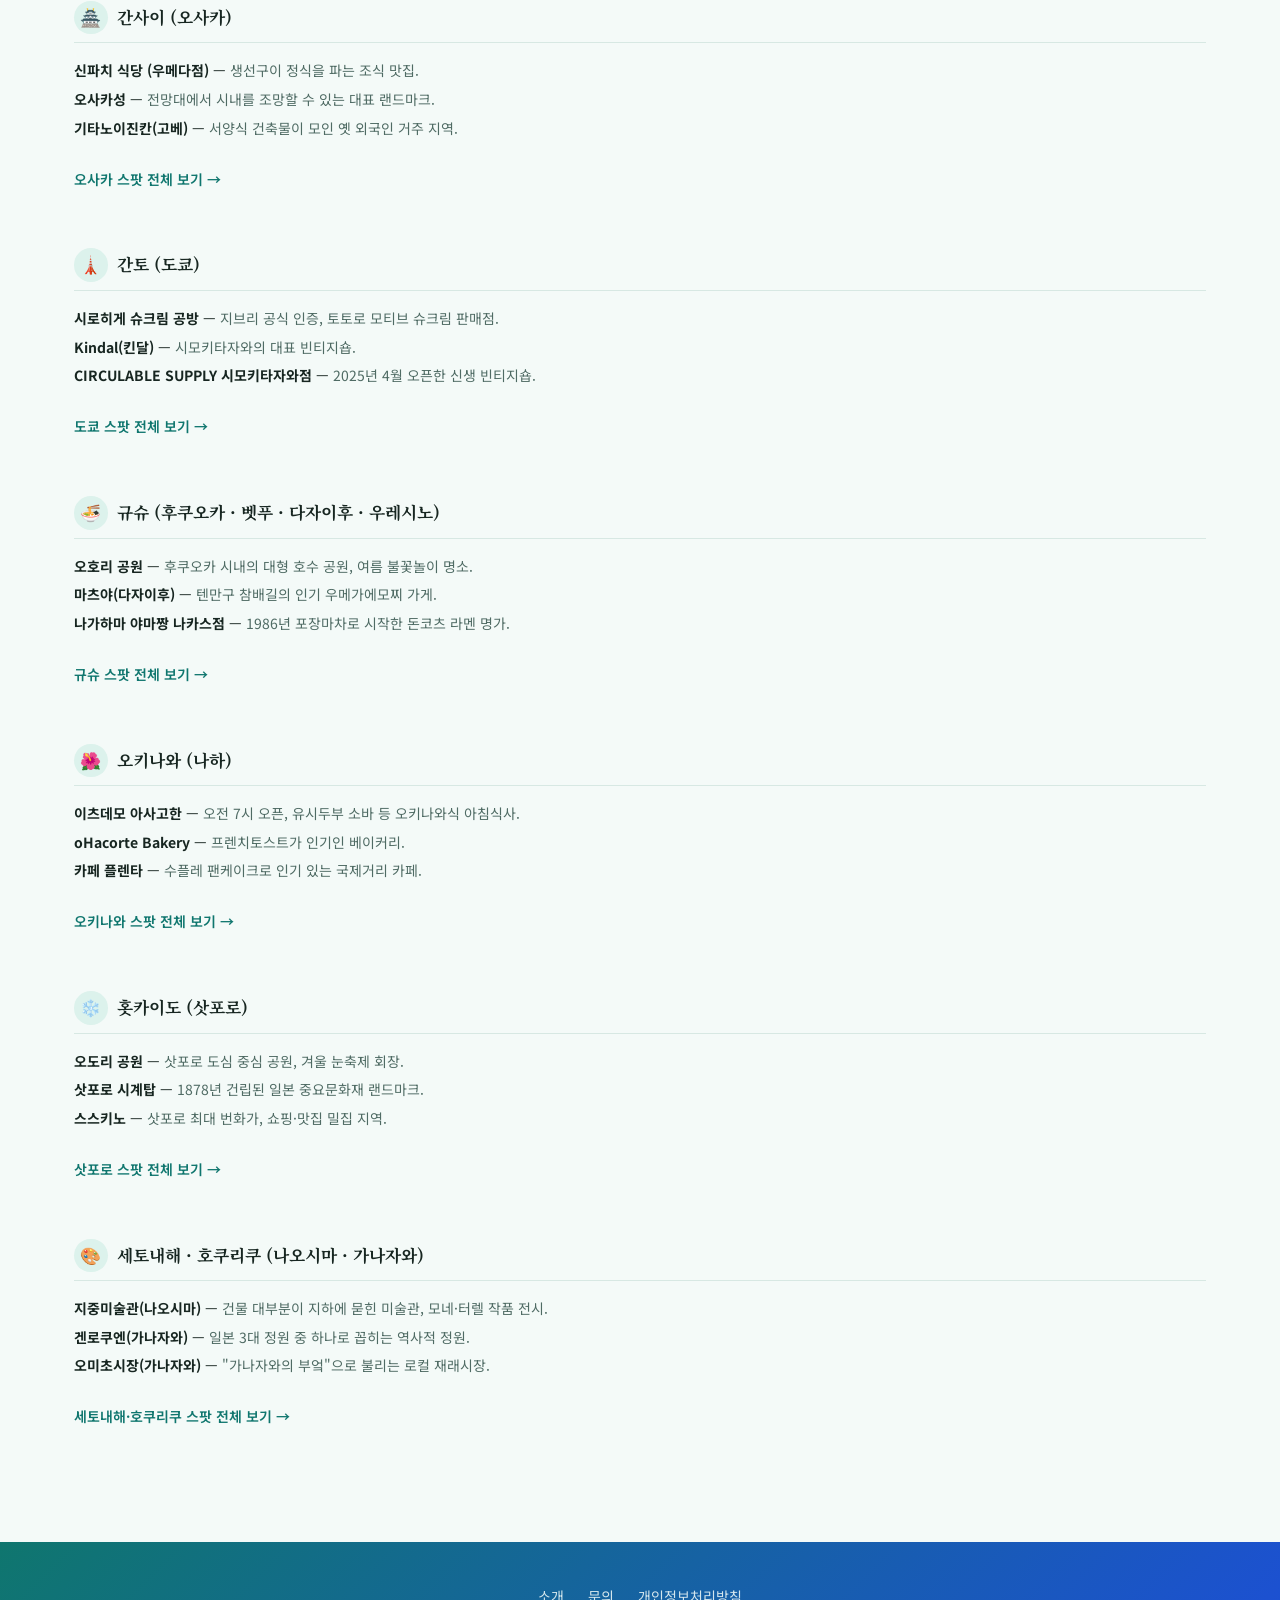
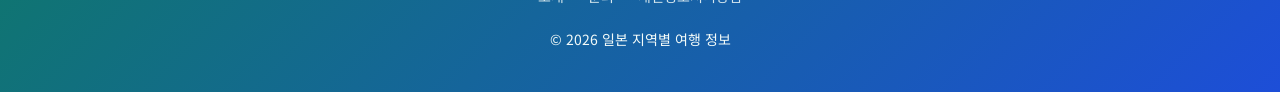
==== commit d9118901: "개발팀: 전 페이지(14곳)에 "본문 바로가기" 스킵 링크 추가, main에 id 부여 키보드/스크린리더 사용자가 매 페이지 진입 시 헤더 nav를 매번 tab으로 통과하지 않도록" ====
--- a/index.html
+++ b/index.html
@@ -17,9 +17,13 @@
   <meta property="og:image" content="https://example.com/assets/img/regions/osaka.jpg">
   <meta name="twitter:image" content="https://example.com/assets/img/regions/osaka.jpg">
   -->
+  <link rel="preconnect" href="https://fonts.googleapis.com">
+  <link rel="preconnect" href="https://fonts.gstatic.com" crossorigin>
+  <link rel="stylesheet" href="https://fonts.googleapis.com/css2?family=Noto+Sans+KR:wght@400;500;700&family=Noto+Serif+KR:wght@600;700&display=swap">
   <link rel="stylesheet" href="assets/css/style.css">
 </head>
 <body class="page-home">
+  <a href="#main-content" class="skip-link">본문 바로가기</a>
   <header class="site-header">
     <div class="site-header-inner">
       <a href="index.html" class="site-brand">일본 지역별 여행 정보</a>
@@ -30,7 +34,7 @@
     </div>
   </header>
 
-  <main class="site-main">
+  <main class="site-main" id="main-content">
     <section class="hero">
       <p class="hero-eyebrow">JAPAN TRAVEL GUIDE</p>
       <h1>일본, 지역별로 제대로 준비하세요</h1>
--- a/assets/css/style.css
+++ b/assets/css/style.css
@@ -9,8 +9,6 @@
  * 새 컴포넌트를 추가할 때도 색상은 CSS 변수만 사용할 것.
  * ------------------------------------------------------------
  */
-
-@import url("https://fonts.googleapis.com/css2?family=Noto+Sans+KR:wght@400;500;700&family=Noto+Serif+KR:wght@600;700&display=swap");
 
 :root {
   /* 색상 팔레트 (라이트 기본값) — 초록·파랑 톤 */
@@ -875,9 +873,12 @@
   color: var(--color-text-muted);
 }
 
-/* 스팟 카드: 구글맵 검색 링크 (JS로 카드 하단에 추가됨) */
+/* 스팟 카드: 구글맵 검색 링크 (JS로 카드 하단에 추가됨)
+   - 모바일에서 지도를 실제로 여는 주 진입점이라 터치 영역을 넉넉히 확보한다.
+     padding 없이 텍스트 줄높이(14px * line-height 1.7 ≈ 23.8px)만으로는
+     WCAG 2.5.8 최소 권장치(24px)에도 못 미쳐 상하 패딩으로 보강한다. */
 .spot-map-link {
-  margin-top: 0.1rem;
+  padding: var(--space-1) 0;
   font-size: var(--font-size-sm);
   font-weight: 600;
   color: var(--color-accent);
@@ -975,6 +976,15 @@
 .back-button:hover {
   color: var(--color-accent);
   border-color: var(--color-accent);
+}
+
+/* 404 페이지: back-button이 다른 글 페이지들과 달리 breadcrumb 앞이 아니라
+   article(.post) 뒤에 온다. back-button 자체엔 margin-top이 없어 바로 위
+   목록/문단의 기본 여백에만 기대게 되어 붙어 보이므로, 다른 섹션 리듬과
+   같은 간격을 명시적으로 확보한다. (다른 페이지는 back-button이 .post
+   앞에 오므로 이 선택자의 영향을 받지 않는다.) */
+.post + .back-button {
+  margin-top: var(--space-4);
 }
 
 /* 지역 허브 페이지 히어로 이미지: 페이지 진입 시 사진이 먼저 보이도록 상단에 배치.
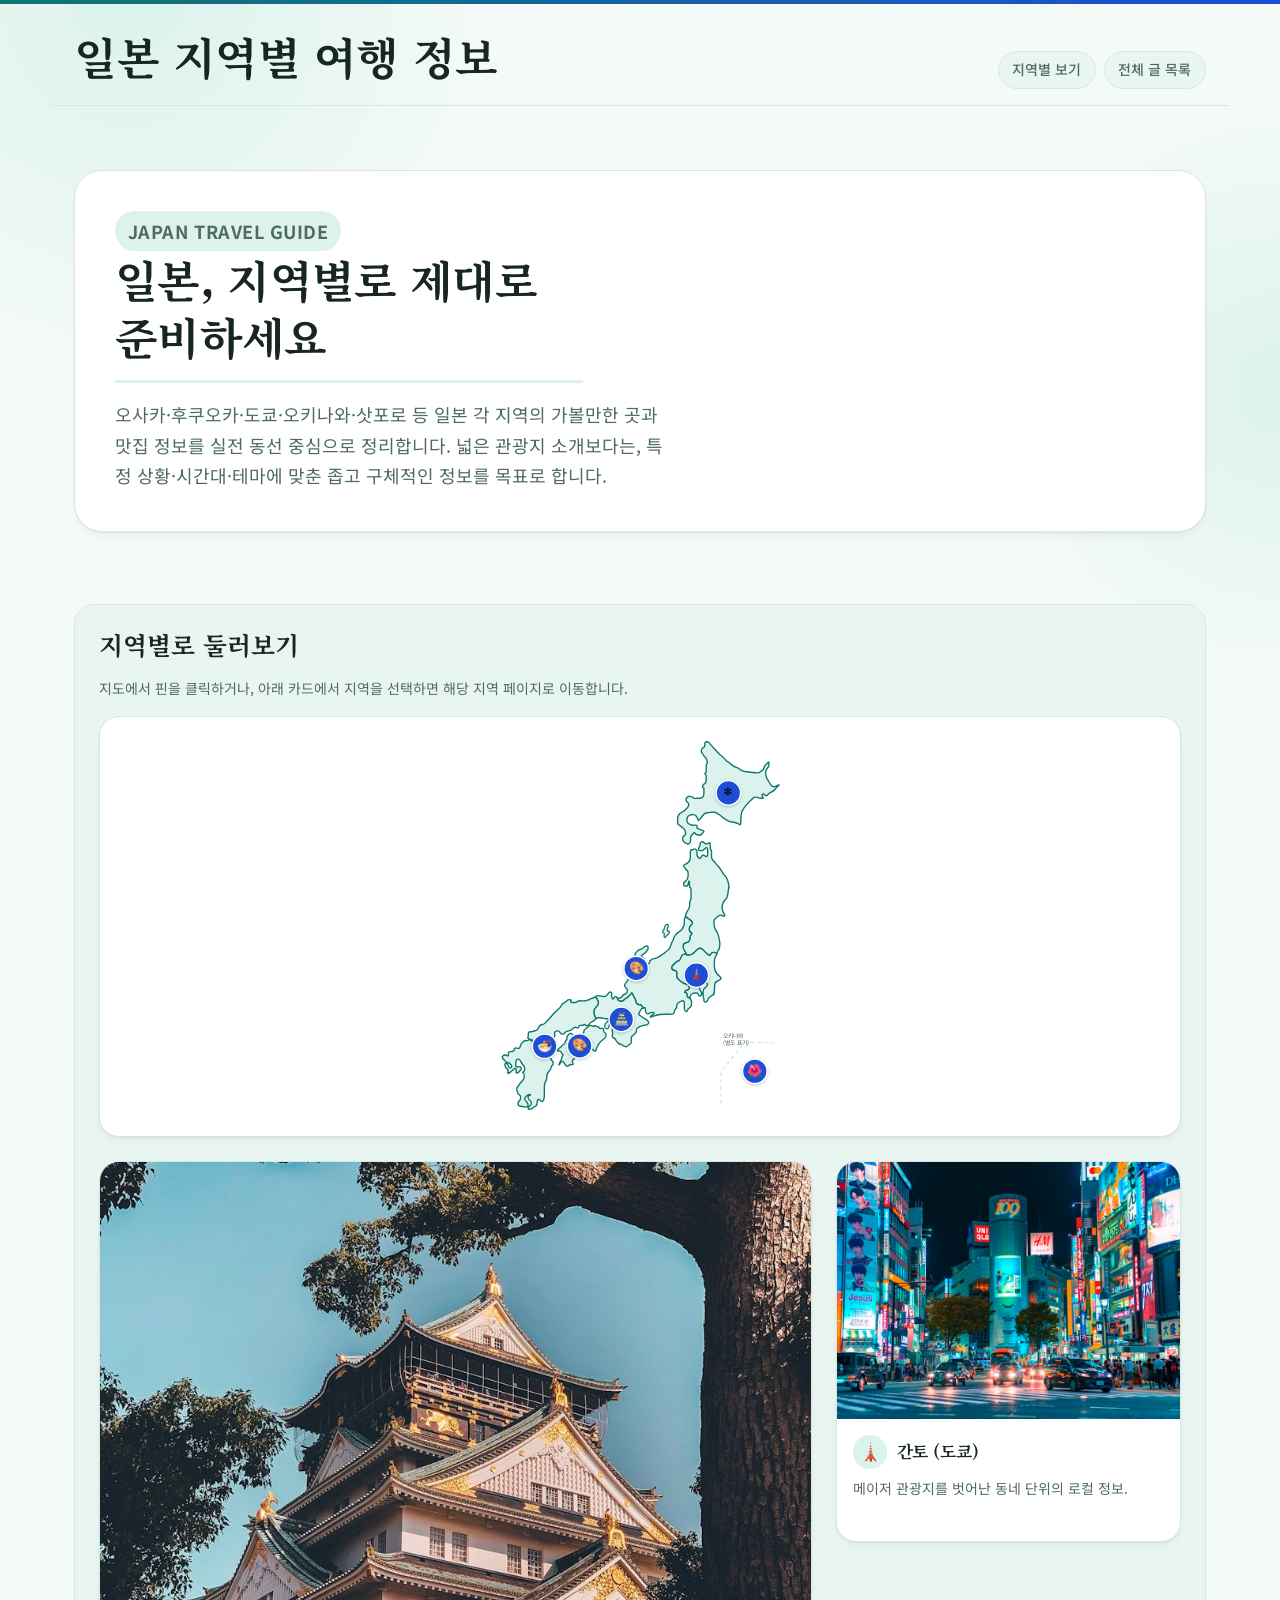
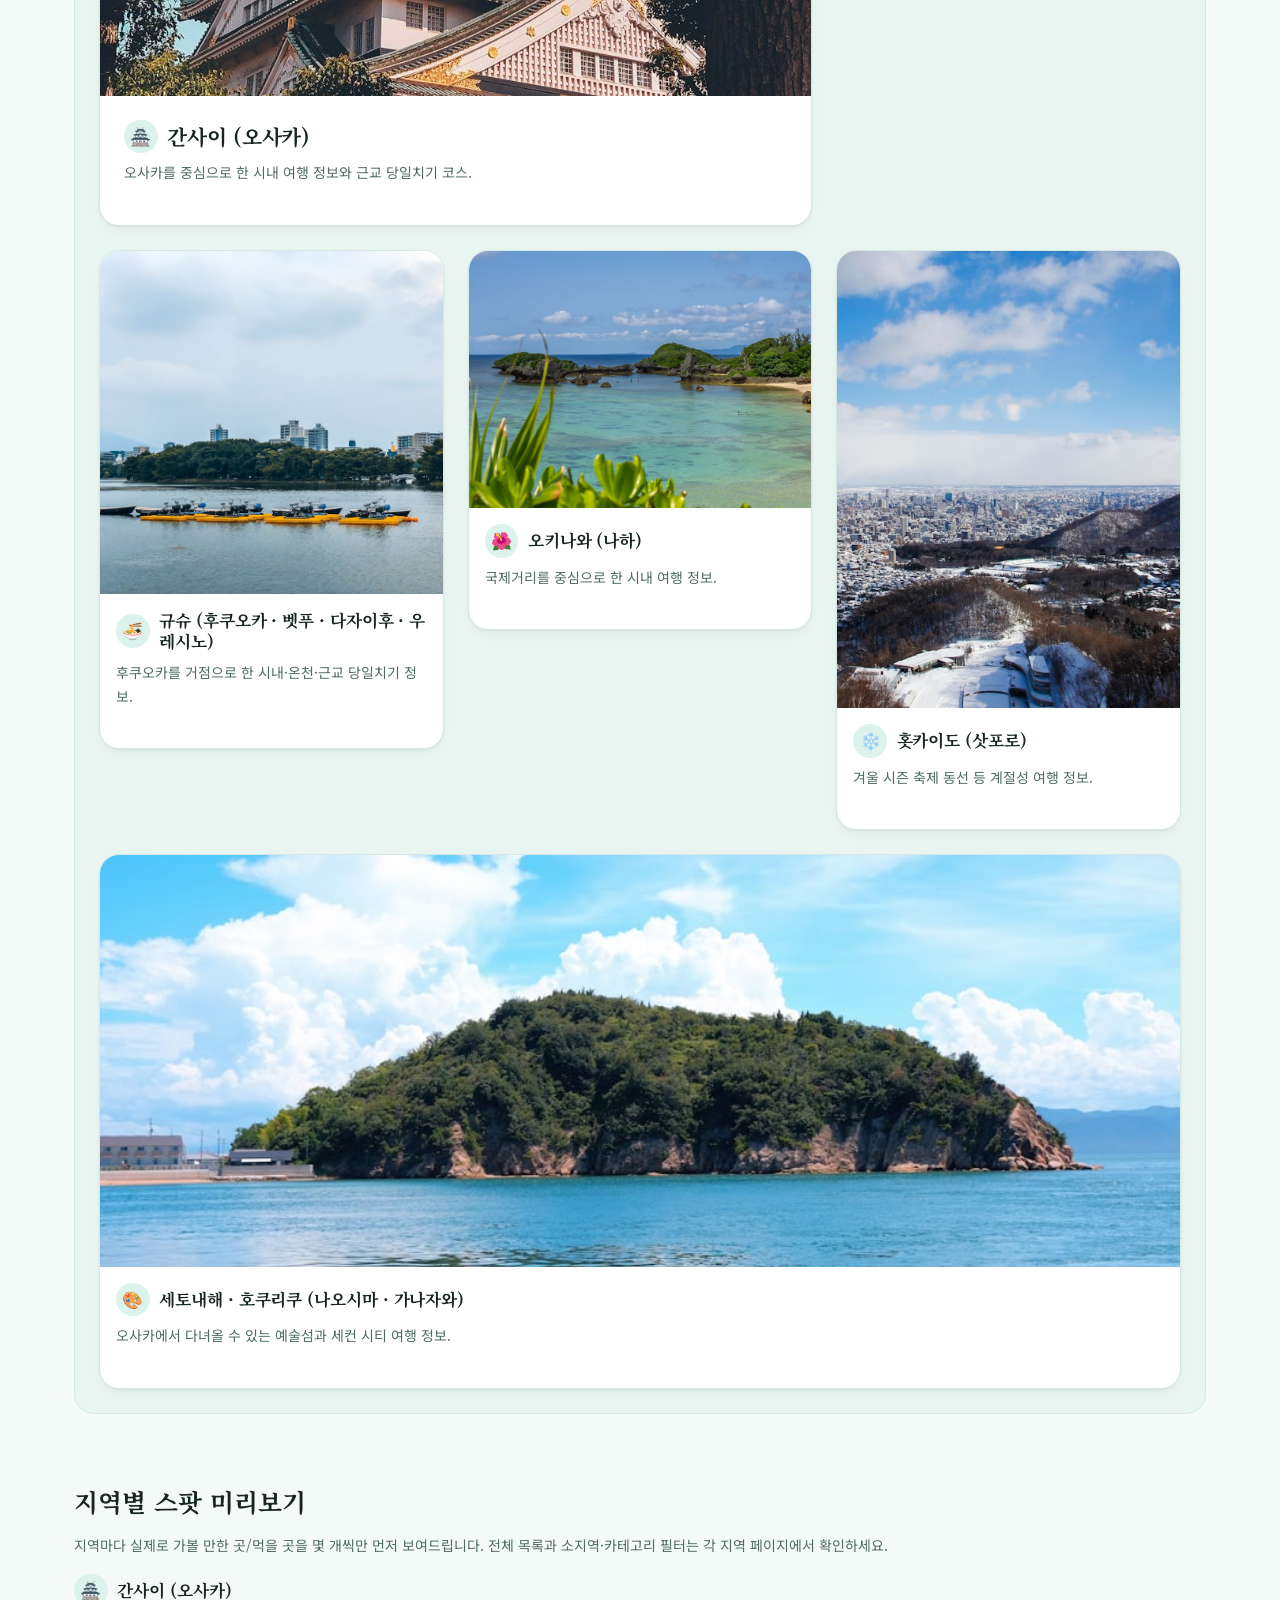
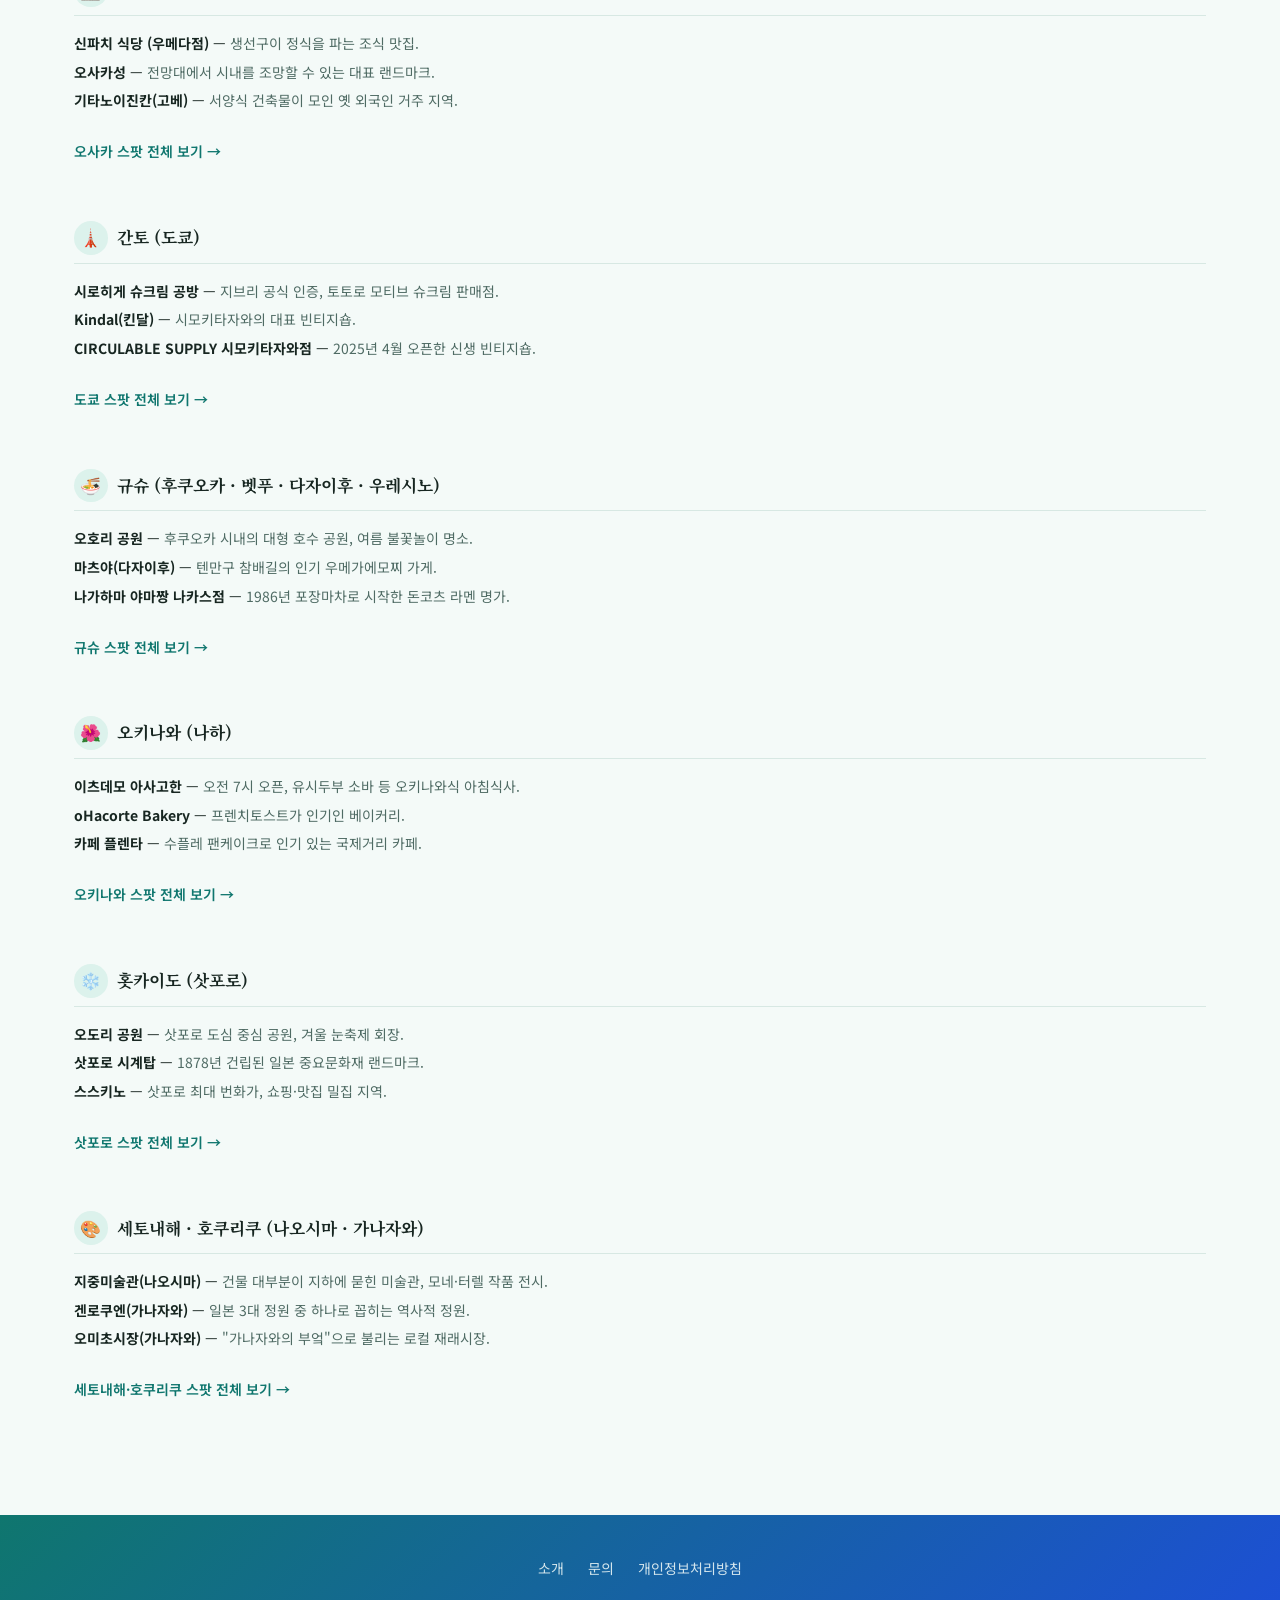
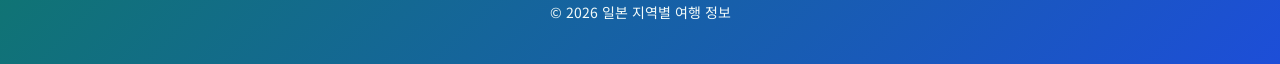
==== commit 6e4d25c0: "개발팀: 전 페이지(14곳)에 schema.org JSON-LD 구조화 데이터 추가 홈은 WebSite, 발행 글 3편은 Article, 지역 허브 6개는 CollectionPag" ====
--- a/index.html
+++ b/index.html
@@ -17,6 +17,15 @@
   <meta property="og:image" content="https://example.com/assets/img/regions/osaka.jpg">
   <meta name="twitter:image" content="https://example.com/assets/img/regions/osaka.jpg">
   -->
+  <script type="application/ld+json">
+  {
+    "@context": "https://schema.org",
+    "@type": "WebSite",
+    "name": "일본 지역별 여행 정보",
+    "description": "오사카, 후쿠오카, 도쿄, 오키나와, 삿포로 등 일본 지역별 가볼만한 곳과 맛집 정보를 소개합니다.",
+    "inLanguage": "ko-KR"
+  }
+  </script>
   <link rel="preconnect" href="https://fonts.googleapis.com">
   <link rel="preconnect" href="https://fonts.gstatic.com" crossorigin>
   <link rel="stylesheet" href="https://fonts.googleapis.com/css2?family=Noto+Sans+KR:wght@400;500;700&family=Noto+Serif+KR:wght@600;700&display=swap">
--- a/assets/css/style.css
+++ b/assets/css/style.css
@@ -321,6 +321,31 @@
   border-radius: 0.25rem;
 }
 
+/* "본문 바로가기" 스킵 링크: 평소에는 화면 밖으로 이동시켜 시각적으로
+   숨기되(스크린리더는 계속 읽을 수 있도록 display:none/visibility:hidden은
+   쓰지 않는다), 키보드 포커스 시에만 화면 상단에 나타나 헤더보다 앞에 오도록
+   한다. 배경·글자색은 accent 배경 위에서 이미 검증된 조합(--color-accent /
+   --color-accent-contrast, 예: .map-pin-circle)을 그대로 재사용한다. */
+.skip-link {
+  position: absolute;
+  top: -100px;
+  left: var(--space-2);
+  z-index: 1000;
+  padding: 0.75rem 1.25rem;
+  background-color: var(--color-accent);
+  color: var(--color-accent-contrast);
+  font-weight: 700;
+  font-size: var(--font-size-sm);
+  text-decoration: none;
+  border-radius: var(--radius-md);
+  box-shadow: var(--shadow-md);
+  transition: top 0.15s ease;
+}
+
+.skip-link:focus {
+  top: var(--space-2);
+}
+
 /* ------------------------------------------------------------
  * 사이트 구조 컴포넌트 (헤더 내비게이션 / 지역 카드 / 글 목록 / 글 페이지)
  * 색상·타이포는 위에서 정의한 CSS 변수만 사용한다.
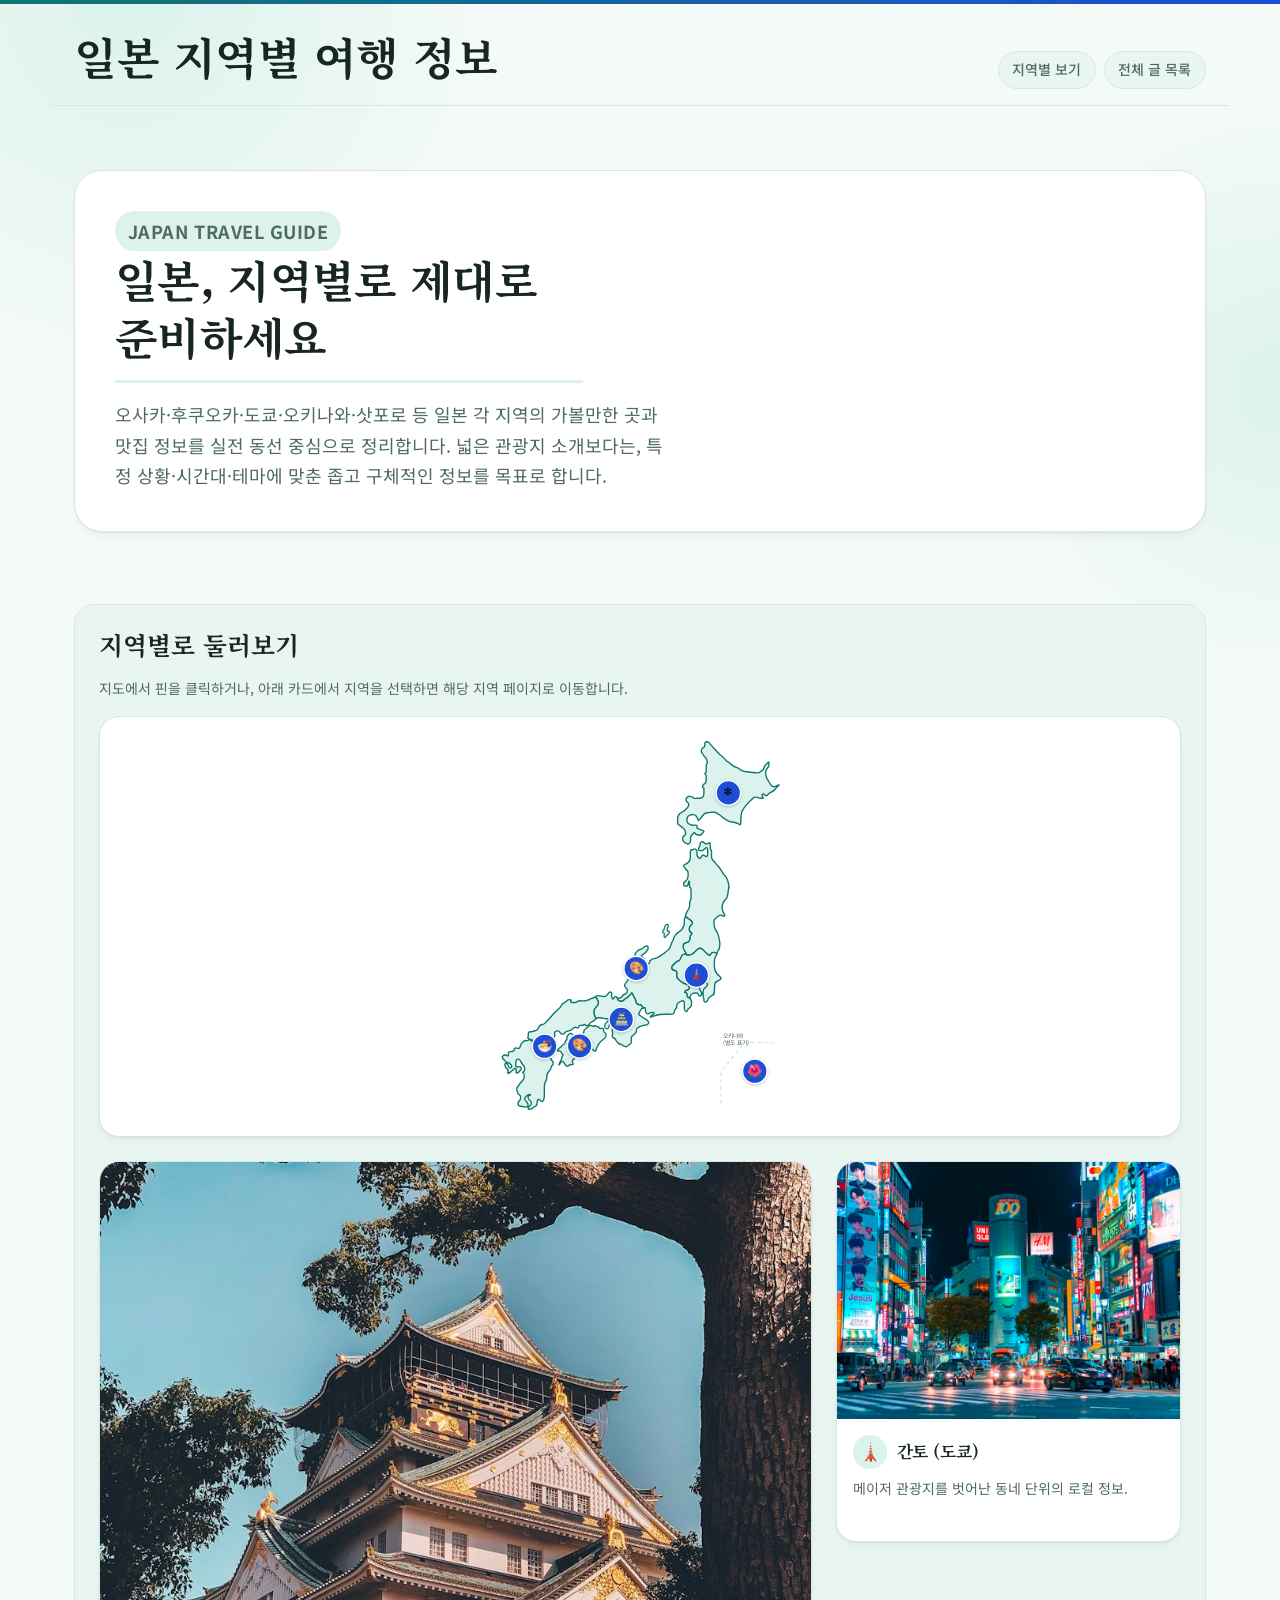
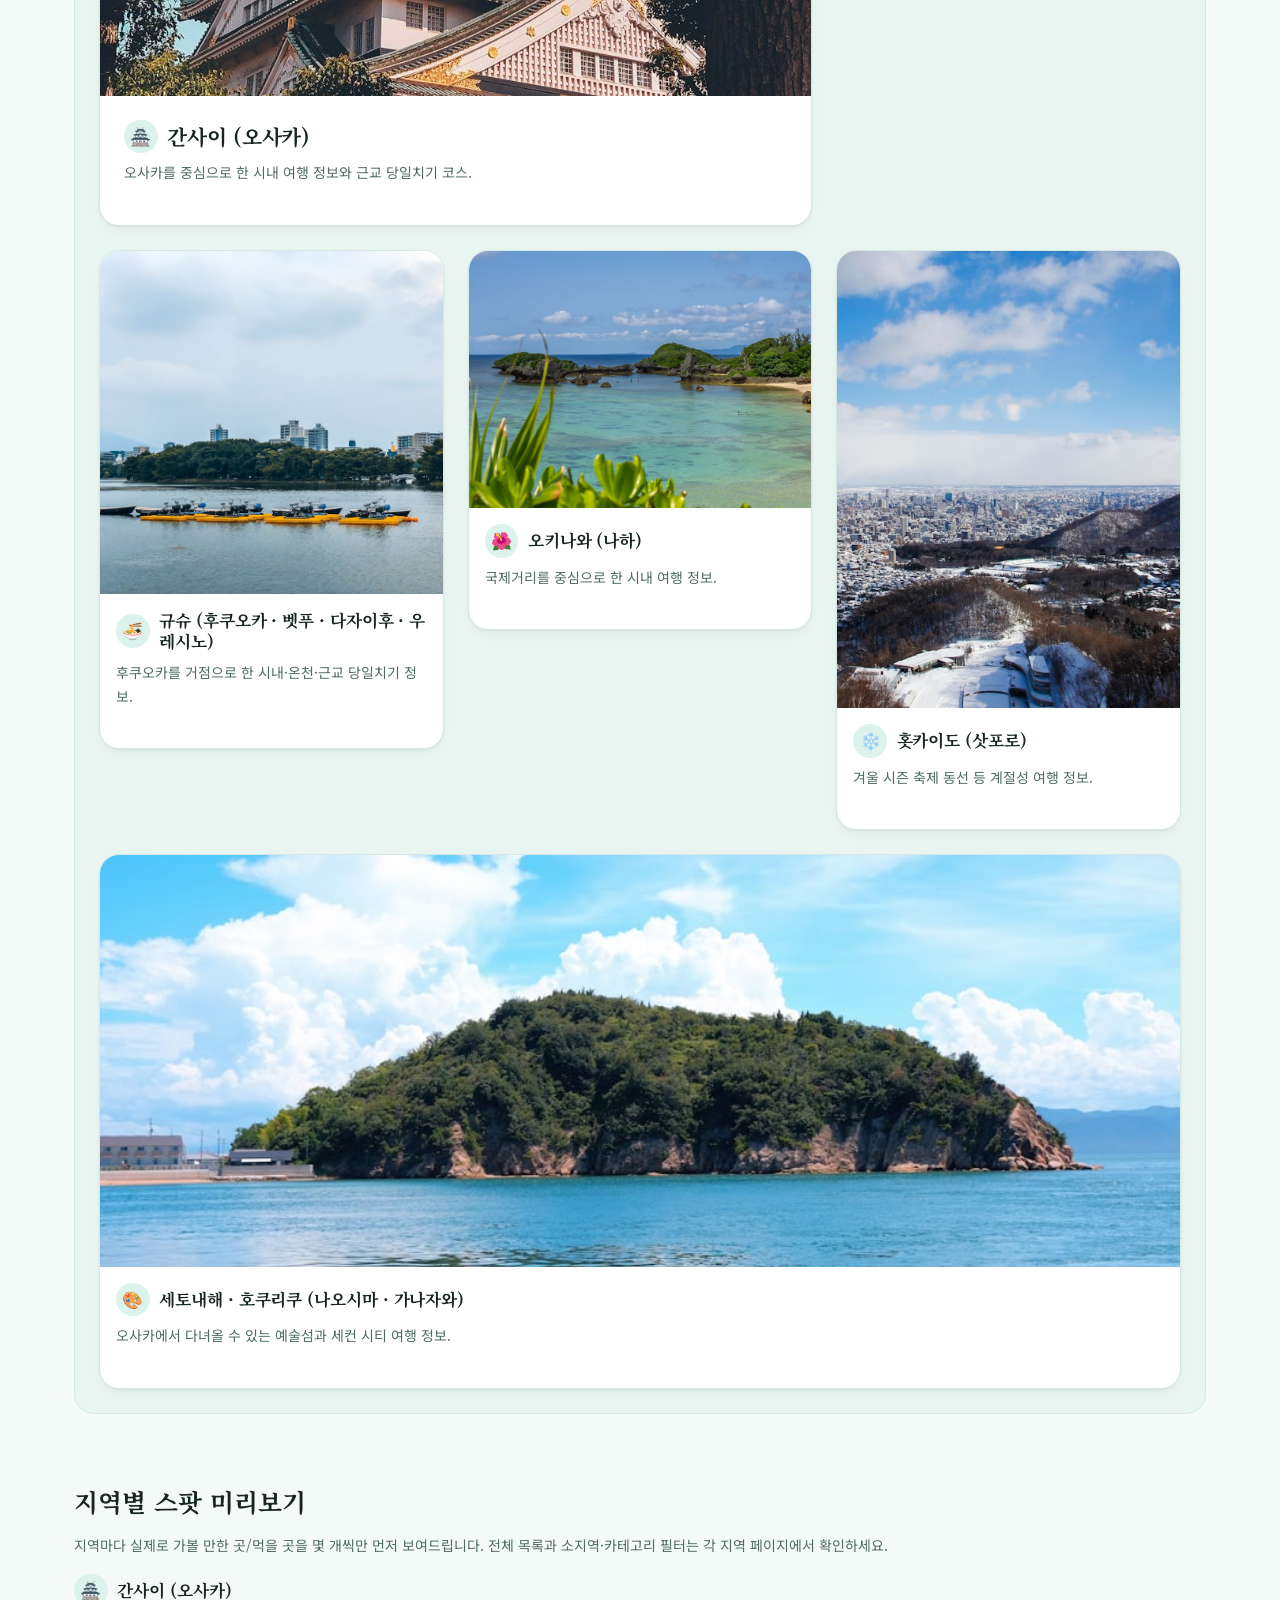
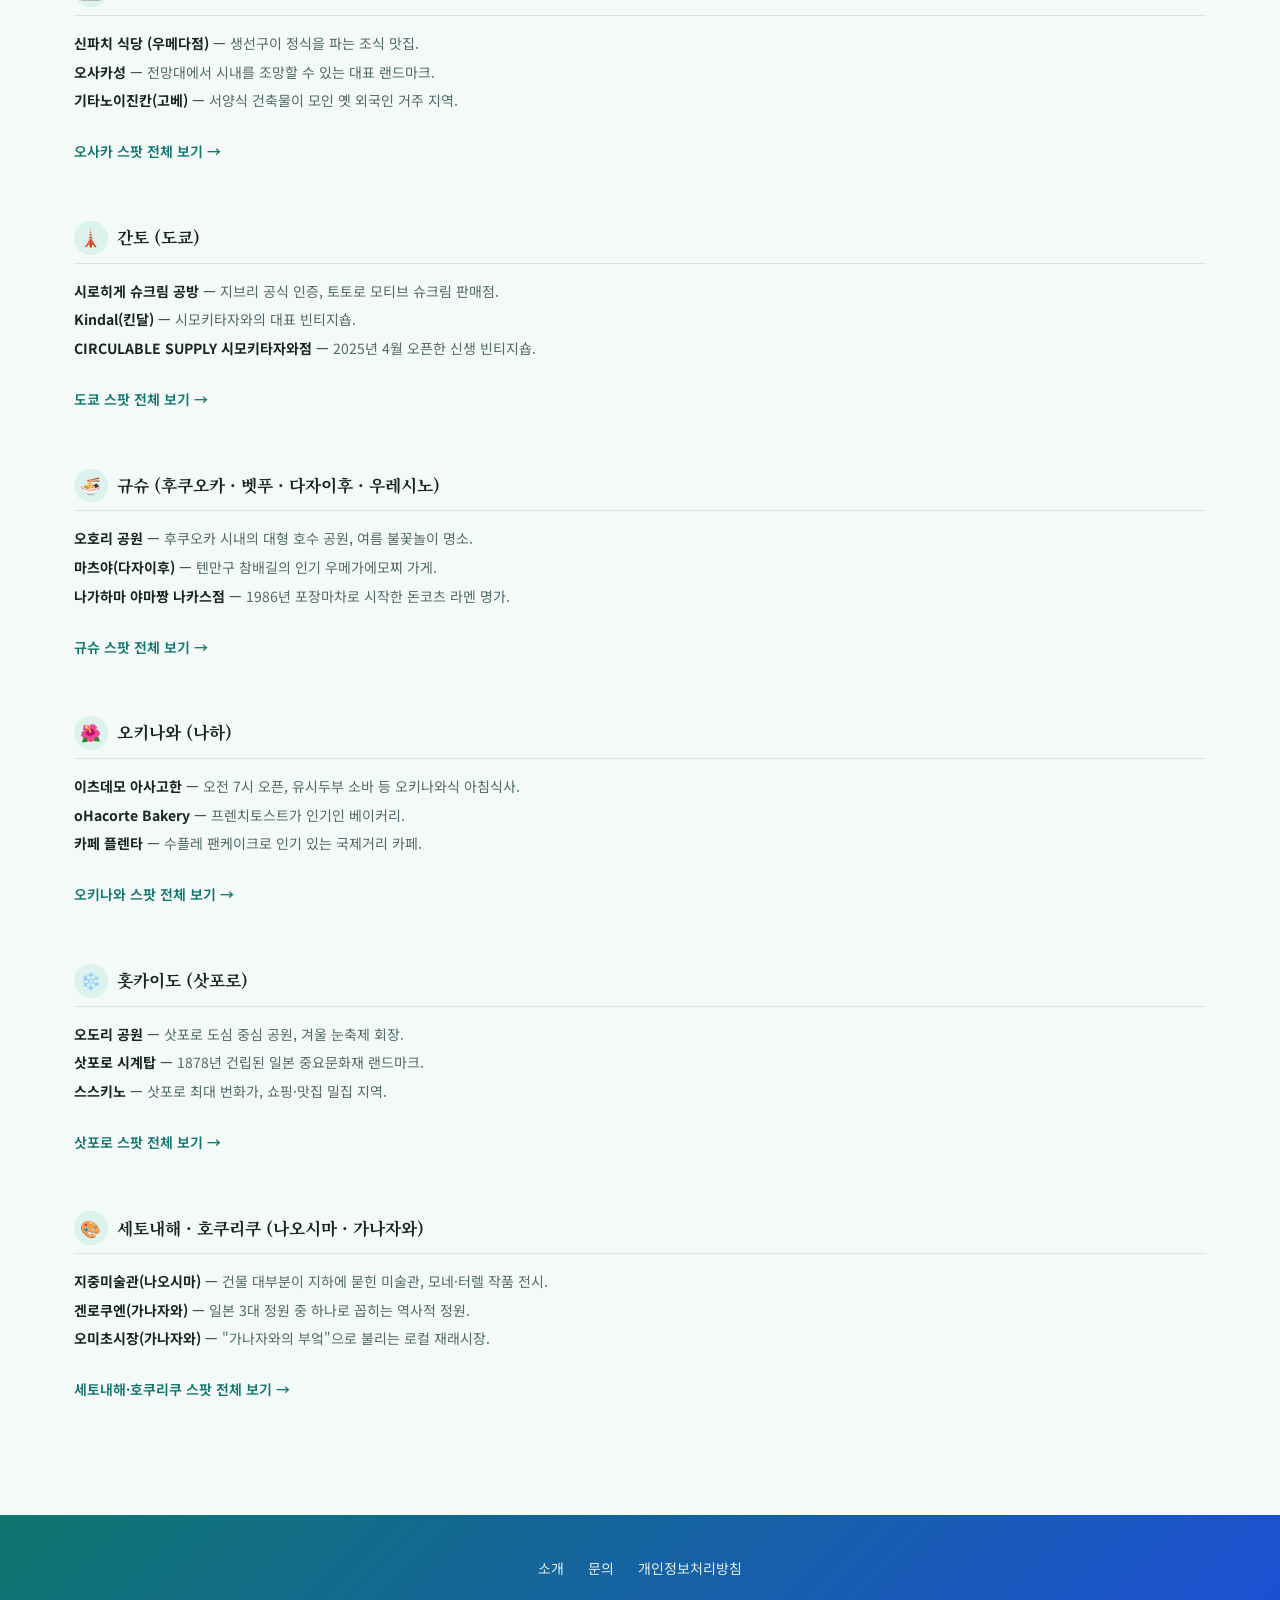
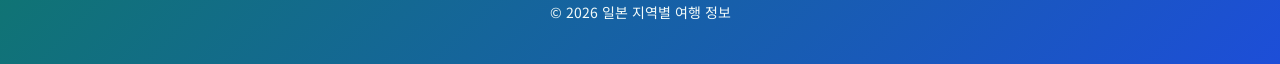
==== commit 67dded1a: "개발팀: 히어로 이미지 lazy-loading 제거 및 전체 이미지 width/height 속성 추가 Above-the-fold 히어로 이미지(post-hero-image) 9곳의" ====
--- a/index.html
+++ b/index.html
@@ -147,7 +147,7 @@
       <div class="region-grid">
         <a class="region-card" href="region/osaka/index.html">
           <div class="region-card-media">
-            <img src="assets/img/regions/osaka.jpg" alt="오사카성 전경" loading="lazy">
+            <img src="assets/img/regions/osaka.jpg" alt="오사카성 전경" width="900" height="1200" loading="lazy">
           </div>
           <div class="region-card-body">
             <h3><span class="region-emoji" aria-hidden="true">🏯</span>간사이 (오사카)</h3>
@@ -156,7 +156,7 @@
         </a>
         <a class="region-card" href="region/tokyo/index.html">
           <div class="region-card-media">
-            <img src="assets/img/regions/tokyo.jpg" alt="도쿄 시부야 스크램블 교차로 야경" loading="lazy">
+            <img src="assets/img/regions/tokyo.jpg" alt="도쿄 시부야 스크램블 교차로 야경" width="900" height="600" loading="lazy">
           </div>
           <div class="region-card-body">
             <h3><span class="region-emoji" aria-hidden="true">🗼</span>간토 (도쿄)</h3>
@@ -165,7 +165,7 @@
         </a>
         <a class="region-card" href="region/fukuoka/index.html">
           <div class="region-card-media">
-            <img src="assets/img/regions/fukuoka.jpg" alt="후쿠오카 수변 도시 풍경" loading="lazy">
+            <img src="assets/img/regions/fukuoka.jpg" alt="후쿠오카 수변 도시 풍경" width="900" height="720" loading="lazy">
           </div>
           <div class="region-card-body">
             <h3><span class="region-emoji" aria-hidden="true">🍜</span>규슈 (후쿠오카 &middot; 벳푸 &middot; 다자이후 &middot; 우레시노)</h3>
@@ -174,7 +174,7 @@
         </a>
         <a class="region-card" href="region/okinawa/index.html">
           <div class="region-card-media">
-            <img src="assets/img/regions/okinawa.jpg" alt="오키나와 해변과 바다 전경" loading="lazy">
+            <img src="assets/img/regions/okinawa.jpg" alt="오키나와 해변과 바다 전경" width="900" height="1350" loading="lazy">
           </div>
           <div class="region-card-body">
             <h3><span class="region-emoji" aria-hidden="true">🌺</span>오키나와 (나하)</h3>
@@ -183,7 +183,7 @@
         </a>
         <a class="region-card" href="region/sapporo/index.html">
           <div class="region-card-media">
-            <img src="assets/img/regions/sapporo.jpg" alt="삿포로 설경 항공뷰" loading="lazy">
+            <img src="assets/img/regions/sapporo.jpg" alt="삿포로 설경 항공뷰" width="900" height="600" loading="lazy">
           </div>
           <div class="region-card-body">
             <h3><span class="region-emoji" aria-hidden="true">❄️</span>홋카이도 (삿포로)</h3>
@@ -192,7 +192,7 @@
         </a>
         <a class="region-card" href="region/setouchi-hokuriku/index.html">
           <div class="region-card-media">
-            <img src="assets/img/regions/setouchi-hokuriku.jpg" alt="세토내해의 작은 섬 풍경" loading="lazy">
+            <img src="assets/img/regions/setouchi-hokuriku.jpg" alt="세토내해의 작은 섬 풍경" width="900" height="600" loading="lazy">
           </div>
           <div class="region-card-body">
             <h3><span class="region-emoji" aria-hidden="true">🎨</span>세토내해 &middot; 호쿠리쿠 (나오시마 &middot; 가나자와)</h3>
--- a/assets/css/style.css
+++ b/assets/css/style.css
@@ -27,7 +27,10 @@
   --color-cta-grad-start: #0f766e;
   --color-cta-grad-end: #1d4ed8;
   --color-cta-text: #f3fbf9;
-  --color-cta-text-muted: rgba(243, 251, 249, 0.86);
+  /* 0.86 → 0.93: 그라디언트의 teal 쪽 끝(--color-cta-grad-start)과 만나는
+     지점에서 실측 대비가 약 4.29:1로 AA(4.5:1) 미달이라 불투명도를 높여 보강.
+     blue 쪽 끝은 원래도 여유 있게 통과(≈5.15:1)하므로 영향 없음. */
+  --color-cta-text-muted: rgba(243, 251, 249, 0.93);
 
   /* 그림자 (라이트) */
   --shadow-sm: 0 1px 2px rgba(15, 46, 41, 0.05), 0 6px 16px -10px rgba(15, 46, 41, 0.16);
@@ -80,7 +83,8 @@
     --color-cta-grad-start: #114e46;
     --color-cta-grad-end: #16305f;
     --color-cta-text: #f3fbf9;
-    --color-cta-text-muted: rgba(243, 251, 249, 0.86);
+    /* 라이트 모드와 동일한 0.93로 맞춤 (다크 모드는 원래도 여유 있게 통과) */
+    --color-cta-text-muted: rgba(243, 251, 249, 0.93);
 
     --shadow-sm: 0 1px 2px rgba(0, 0, 0, 0.4), 0 8px 20px -12px rgba(0, 0, 0, 0.6);
     --shadow-md: 0 20px 38px -18px rgba(45, 212, 191, 0.35), 0 10px 20px -12px rgba(111, 168, 255, 0.22);
@@ -314,8 +318,7 @@
 }
 
 /* 포커스 상태를 브랜드 컬러로 통일 (키보드 접근성) */
-a:focus-visible,
-.region-card:focus-visible {
+a:focus-visible {
   outline: 2px solid var(--color-accent-2);
   outline-offset: 2px;
   border-radius: 0.25rem;
@@ -637,6 +640,12 @@
   border-color: var(--color-accent);
 }
 
+.region-card:focus-visible {
+  outline: 2px solid var(--color-accent-2);
+  outline-offset: 2px;
+  border-radius: var(--radius-lg);
+}
+
 /* 이미지가 로드되기 전/실패 시에도 자리가 무너지지 않도록 aspect-ratio +
    배경색으로 카드 높이를 미리 확보한다. */
 .region-card-media {
@@ -915,6 +924,11 @@
   border-bottom-color: currentColor;
 }
 
+.spot-map-link:focus-visible {
+  outline: 2px solid var(--color-accent-2);
+  outline-offset: 2px;
+}
+
 .spot-note {
   margin: 0;
   padding: var(--space-1) var(--space-2);
@@ -979,6 +993,11 @@
 .breadcrumb a:hover {
   color: var(--color-accent);
   border-bottom-color: currentColor;
+}
+
+.breadcrumb [aria-current="page"] {
+  color: var(--color-text);
+  font-weight: 600;
 }
 
 /* 상단 "뒤로가기" 버튼: 브레드크럼 바로 아래, .filter-pill과 같은 알약형 톤 */
@@ -1001,6 +1020,11 @@
 .back-button:hover {
   color: var(--color-accent);
   border-color: var(--color-accent);
+}
+
+.back-button:focus-visible {
+  outline: 2px solid var(--color-accent-2);
+  outline-offset: 2px;
 }
 
 /* 404 페이지: back-button이 다른 글 페이지들과 달리 breadcrumb 앞이 아니라
@@ -1070,6 +1094,15 @@
   line-height: var(--line-height-tight);
 }
 
+/* 각 글의 도입부 요약 문단: 홈페이지 히어로 리드 문단(.site-main > p)과
+   동일한 톤(연한 색·큰 글자)으로 맞춰 제목 아래 완충 역할을 하게 한다. */
+.post-intro {
+  margin: 0;
+  font-size: var(--font-size-lg);
+  color: var(--color-text-muted);
+  max-width: 68ch;
+}
+
 .post-section {
   margin-top: var(--space-4);
 }
@@ -1153,6 +1186,12 @@
   color: var(--color-accent);
 }
 
+.related-list a:focus-visible {
+  outline: 2px solid var(--color-accent-2);
+  outline-offset: 2px;
+  border-radius: var(--radius-md);
+}
+
 /* 좁은 화면에서는 지역 카드 1열 */
 @media (max-width: 480px) {
   .region-grid {
@@ -1169,3 +1208,161 @@
     align-items: flex-start;
   }
 }
+
+/* ------------------------------------------------------------
+ * 동작 줄이기(prefers-reduced-motion: reduce)
+ * hover/focus 시 색상·테두리·그림자 변화 같은 시각적 피드백은 그대로
+ * 유지하되, "움직임"에 해당하는 부분(이동·확대 transform과 전환/애니메이션
+ * 지속시간)만 제거·최소화한다.
+ * ------------------------------------------------------------ */
+@media (prefers-reduced-motion: reduce) {
+  *,
+  *::before,
+  *::after {
+    transition-duration: 0.01ms !important;
+    transition-delay: 0s !important;
+    animation-duration: 0.01ms !important;
+    animation-delay: 0s !important;
+    animation-iteration-count: 1 !important;
+  }
+
+  /* 지도 핀 확대(scale) 효과 제거 — 색상 변화는 위 duration 축소로 계속 유지 */
+  .map-pin:hover .map-pin-circle,
+  .map-pin:focus-visible .map-pin-circle {
+    transform: none;
+  }
+
+  /* 지역 카드가 hover 시 위로 떠오르는(translateY) 이동 제거 */
+  .region-card:hover {
+    transform: none;
+  }
+
+  /* 지역 카드 썸네일 확대(scale) 제거 */
+  .region-card:hover .region-card-media img {
+    transform: none;
+  }
+
+  /* 지역 카드 화살표가 옆에서 밀려들어오는(translateX) 이동 제거
+     (opacity 페이드 피드백은 유지) */
+  .region-card::after,
+  .region-card:hover::after,
+  .region-card:focus-visible::after {
+    transform: none;
+  }
+
+  /* 스팟 카드가 hover 시 위로 떠오르는(translateY) 이동 제거 */
+  .spot-card:hover {
+    transform: none;
+  }
+
+  /* 관련 글 목록 링크가 hover 시 위로 떠오르는(translateY) 이동 제거 */
+  .related-list a:hover {
+    transform: none;
+  }
+}
+
+/* ------------------------------------------------------------
+ * 인쇄(@media print)
+ * 방문자가 오사카 조식 맛집·나오시마 당일치기 등 글을 여행 중 참고하려고
+ * 인쇄해 가져가는 실사용 수요가 있어 인쇄 전용 스타일을 추가한다.
+ * - 색상은 기존 컴포넌트가 이미 CSS 변수만 참조하므로, :root 변수 자체를
+ *   흑백 톤으로 덮어써 배경·그림자·다크모드 배경까지 한 번에 제거한다
+ *   (개별 컴포넌트 규칙은 건드리지 않음).
+ * - 클릭이 불가능한 인터랙션 전용 UI(헤더 내비, 필터, 스킵 링크, JS로
+ *   추가되는 지도 링크, 아직 실제 링크가 없는 예약 자리표시자, 뒤로가기
+ *   버튼, 푸터 내비)는 인쇄에서 제외한다.
+ * - 글 제목/본문/스팟 목록 등 실제 콘텐츠는 그대로 노출된다.
+ * ------------------------------------------------------------ */
+@media print {
+  :root {
+    /* 다크모드(prefers-color-scheme: dark)와 동시에 적용돼도 항상
+       흰 배경 + 검은 텍스트가 되도록 변수 자체를 덮어쓴다 */
+    --color-bg: #ffffff;
+    --color-surface: #ffffff;
+    --color-surface-alt: #ffffff;
+    --color-border: #bbbbbb;
+    --color-text: #000000;
+    --color-text-muted: #333333;
+    --color-accent: #000000;
+    --color-accent-2: #000000;
+    --color-accent-contrast: #ffffff;
+    --color-accent-soft: #ffffff;
+    --color-cta-grad-start: #ffffff;
+    --color-cta-grad-end: #ffffff;
+    --color-cta-text: #000000;
+    --color-cta-text-muted: #000000;
+    --shadow-sm: none;
+    --shadow-md: none;
+  }
+
+  html {
+    -webkit-print-color-adjust: economy;
+    print-color-adjust: economy;
+  }
+
+  * ,
+  *::before,
+  *::after {
+    box-shadow: none !important;
+    text-shadow: none !important;
+  }
+
+  html,
+  body {
+    background: #ffffff !important;
+    background-image: none !important;
+    color: #000000 !important;
+  }
+
+  /* 브랜드 그라디언트 바(장식용)는 인쇄에서 의미가 없어 제거 */
+  body::before {
+    display: none;
+  }
+
+  a {
+    color: #000000;
+    text-decoration: underline;
+  }
+
+  /* 종이에서는 클릭할 수 없는 내비게이션·인터랙션 전용 UI */
+  .skip-link,
+  .site-nav,
+  .article-filters,
+  .spot-map-link,
+  .back-button,
+  .footer-nav {
+    display: none !important;
+  }
+
+  /* 아직 실제 링크가 없는 "예약 & 이동 정보" 자리표시자 섹션 전체를 숨긴다
+     (제목만 남고 내용이 없는 빈 섹션이 인쇄되지 않도록 .placeholder-block을
+     담은 post-section 자체를 대상으로 함) */
+  .post-section:has(> .placeholder-block) {
+    display: none !important;
+  }
+
+  /* 위 규칙을 지원하지 않는 구형 브라우저를 위한 최소한의 대체 처리 */
+  .placeholder-block {
+    display: none !important;
+  }
+
+  /* 그라디언트 배경 위주였던 푸터는 배경이 사라지면 빈 여백만 남으므로
+     인쇄에서는 통째로 숨긴다 */
+  .site-footer {
+    display: none !important;
+  }
+
+  /* 섹션·목록 항목이 페이지 경계에서 어색하게 잘리지 않도록 최소한의 배려 */
+  .post-header,
+  .post-section,
+  .article-item,
+  .region-card {
+    break-inside: avoid;
+  }
+
+  h1,
+  h2,
+  h3 {
+    break-after: avoid-page;
+  }
+}
